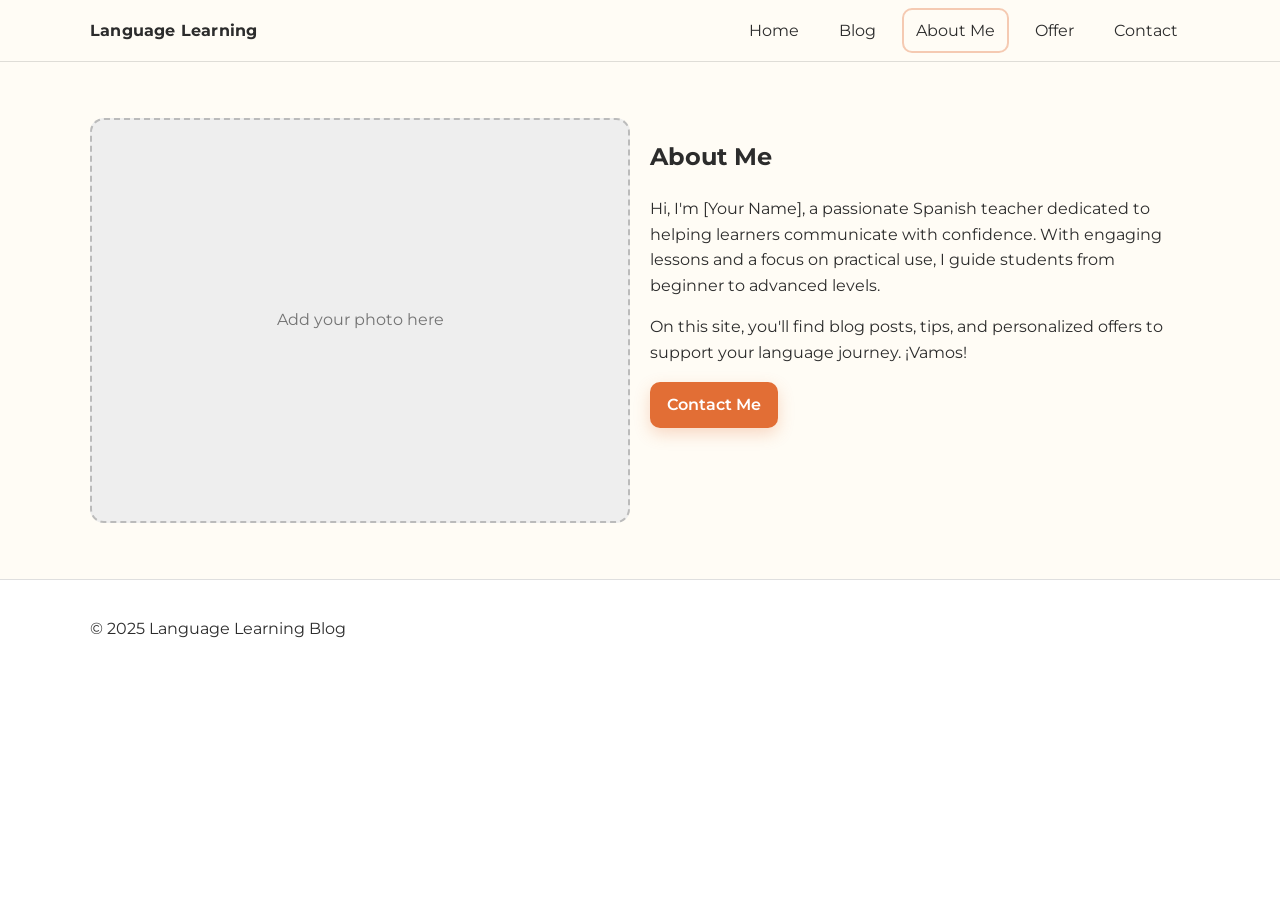
==== about.html @ 8b746e4a "Create responsive language learning website: HTML, CSS, JS; blog via localStorage; responsive nav an" ====
<!DOCTYPE html>
<html lang="en">
  <head>
    <meta charset="UTF-8" />
    <meta name="viewport" content="width=device-width, initial-scale=1.0" />
    <title>Language Learning | About Me</title>
    <link rel="preconnect" href="https://fonts.googleapis.com" />
    <link rel="preconnect" href="https://fonts.gstatic.com" crossorigin />
    <link href="https://fonts.googleapis.com/css2?family=Montserrat:wght@400;600;700&display=swap" rel="stylesheet" />
    <link rel="stylesheet" href="./styles.css" />
    <script defer src="./script.js"></script>
  </head>
  <body>
    <header class="site-header">
      <div class="container nav">
        <a class="logo" href="index.html" aria-label="Language Learning Home">Language Learning</a>
        <button class="nav__toggle" aria-expanded="false" aria-controls="primary-nav">
          <span class="sr-only">Toggle navigation</span>
          <span class="burger" aria-hidden="true"></span>
        </button>
        <nav id="primary-nav" class="nav__menu" aria-label="Primary">
          <a href="index.html">Home</a>
          <a href="blog.html">Blog</a>
          <a href="about.html" class="is-active">About Me</a>
          <a href="offer.html">Offer</a>
          <a href="contact.html">Contact</a>
        </nav>
      </div>
    </header>

    <main>
      <section class="section section--cream">
        <div class="container grid-two">
          <div class="photo-placeholder" role="img" aria-label="Add your photo here">
            <span>Add your photo here</span>
          </div>
          <div>
            <h1>About Me</h1>
            <p>
              Hi, I'm [Your Name], a passionate Spanish teacher dedicated to helping learners communicate with confidence. With engaging lessons and a focus on practical use, I guide students from beginner to advanced levels.
            </p>
            <p>
              On this site, you'll find blog posts, tips, and personalized offers to support your language journey. ¡Vamos!
            </p>
            <a class="btn" href="contact.html">Contact Me</a>
          </div>
        </div>
      </section>
    </main>

    <footer class="site-footer">
      <div class="container">
        <p>© 2025 Language Learning Blog</p>
      </div>
    </footer>
  </body>
  </html>
---- styles.css ----
/* Color scheme */
:root {
  --gray: #2c2c2c;
  --cream: #fffcf5;
  --orange: #e26e35;
  --yellow: #f2ba2b;
  --border: rgba(44, 44, 44, 0.15);
  --shadow: 0 8px 24px rgba(44, 44, 44, 0.12);
}

/* Base reset (minimal) */
* { box-sizing: border-box; }
html, body { height: 100%; }
body {
  margin: 0;
  font-family: 'Montserrat', system-ui, -apple-system, Segoe UI, Roboto, Ubuntu, Cantarell, 'Helvetica Neue', Arial, 'Noto Sans', 'Apple Color Emoji', 'Segoe UI Emoji', 'Segoe UI Symbol';
  line-height: 1.6;
  color: var(--gray);
  background: #fff;
}
img { max-width: 100%; display: block; }
a { color: var(--gray); text-decoration: none; }

.sr-only {
  position: absolute; width: 1px; height: 1px; padding: 0; margin: -1px; overflow: hidden; clip: rect(0, 0, 0, 0); border: 0;
}

/* Layout */
.container { width: min(1100px, 92%); margin-inline: auto; }
.section { padding: 3.5rem 0; }
.section--cream { background: var(--cream); }

/* Header & Nav */
.site-header { background: var(--cream); border-bottom: 1px solid var(--border); position: sticky; top: 0; z-index: 50; }
.nav { display: flex; align-items: center; justify-content: space-between; gap: 1rem; padding: 0.6rem 0; }
.logo { font-weight: 700; letter-spacing: 0.2px; }

.nav__toggle { background: transparent; border: 1px solid var(--border); border-radius: 10px; padding: 0.5rem 0.65rem; display: inline-flex; align-items: center; gap: 0.5rem; cursor: pointer; }
.burger { width: 20px; height: 2px; background: var(--gray); position: relative; display: block; }
.burger::before, .burger::after { content: ""; position: absolute; left: 0; width: 20px; height: 2px; background: var(--gray); }
.burger::before { top: -6px; }
.burger::after { top: 6px; }

.nav__menu { position: fixed; inset: 60px 0 auto 0; background: var(--cream); border-bottom: 1px solid var(--border); display: grid; gap: 0.75rem; padding: 1rem; transform: translateY(-120%); transition: transform .3s ease; }
.nav__menu a { padding: 0.5rem 0.75rem; border-radius: 8px; transition: background-color .2s ease, color .2s ease; }
.nav__menu a:hover { background: color-mix(in srgb, var(--orange) 10%, transparent); }
.nav__menu .is-active { outline: 2px solid color-mix(in srgb, var(--orange) 35%, transparent); }
.nav__menu.is-open { transform: translateY(0); }

@media (min-width: 840px) {
  .nav__toggle { display: none; }
  .nav__menu { position: static; transform: none; border: none; background: transparent; display: flex; gap: 1rem; padding: 0; }
}

/* Hero */
.hero { padding: 4.5rem 0; }
.hero__inner { display: grid; gap: 2rem; align-items: center; }
.hero__content h1 { font-size: clamp(1.8rem, 2.6vw, 3rem); margin: 0 0 0.5rem; }
.hero__content p { margin: 0 0 1.25rem; max-width: 60ch; }
.hero__actions { display: flex; gap: 0.75rem; flex-wrap: wrap; }
.hero__visual { display: none; }
.hero__card { background: #fff; border: 1px solid var(--border); padding: 1rem; border-radius: 14px; box-shadow: var(--shadow); }
.hero__badge { display: inline-block; background: var(--yellow); padding: 0.25rem 0.5rem; border-radius: 999px; font-weight: 600; }
.hero__tip { margin: 0.75rem 0 0; }

@media (min-width: 880px) {
  .hero__inner { grid-template-columns: 1.2fr 0.8fr; }
  .hero__visual { display: block; }
}

/* Grid */
.grid-two { display: grid; gap: 1.25rem; }
@media (min-width: 860px) { .grid-two { grid-template-columns: 1fr 1fr; } }

/* Cards */
.cards { display: grid; grid-template-columns: repeat(auto-fill, minmax(260px, 1fr)); gap: 1rem; }
.card { border: 1px solid var(--border); border-radius: 14px; padding: 1rem; background: #fff; }
.card--elevated { box-shadow: var(--shadow); }
.card__img { aspect-ratio: 16/9; background: color-mix(in srgb, var(--yellow) 20%, #fff); border: 1px dashed color-mix(in srgb, var(--gray) 40%, transparent); border-radius: 10px; display: grid; place-items: center; color: color-mix(in srgb, var(--gray) 70%, #fff); font-size: 0.9rem; margin-bottom: 0.75rem; overflow: hidden; }
.card__img img { width: 100%; height: 100%; object-fit: cover; display: block; }
.card__title { margin: 0.25rem 0 0.25rem; font-weight: 700; }
.card__excerpt { margin: 0.25rem 0 0.75rem; }
.card__actions { display: flex; gap: 0.5rem; align-items: center; }

/* Lists */
.list { padding: 0; margin: 0 0 1rem; list-style: none; }
.list--checks li { position: relative; padding-left: 1.5rem; margin: 0.3rem 0; }
.list--checks li::before { content: '✓'; position: absolute; left: 0; top: 0; color: var(--orange); font-weight: 700; }

/* Buttons */
.btn { display: inline-flex; align-items: center; justify-content: center; gap: 0.5rem; padding: 0.6rem 1rem; border-radius: 10px; border: 1px solid color-mix(in srgb, var(--orange) 35%, transparent); background: var(--orange); color: #fff; font-weight: 600; cursor: pointer; transition: transform .06s ease, box-shadow .2s ease, background-color .2s ease, color .2s ease; box-shadow: 0 6px 16px rgba(226, 110, 53, 0.25); }
.btn:hover { transform: translateY(-1px); box-shadow: 0 10px 20px rgba(226, 110, 53, 0.28); }
.btn:active { transform: translateY(0); }
.btn--secondary { background: var(--yellow); color: var(--gray); border-color: color-mix(in srgb, var(--yellow) 35%, transparent); box-shadow: 0 6px 16px rgba(242, 186, 43, 0.25); }
.btn--link { background: transparent; color: var(--orange); border-color: transparent; box-shadow: none; padding-left: 0; }
.btn--link:hover { color: color-mix(in srgb, var(--orange) 80%, black); }

/* Forms */
.form { display: grid; gap: 0.9rem; }
.form--wide { max-width: 760px; }
.form__grid { display: grid; gap: 0.9rem; }
@media (min-width: 700px) { .form__grid { grid-template-columns: 1fr 1fr; } }
.form__field { display: grid; gap: 0.35rem; }
.form__field input, .form__field textarea { border: 1px solid var(--border); border-radius: 10px; padding: 0.6rem 0.75rem; font: inherit; color: var(--gray); background: #fff; }
.form__field input:focus, .form__field textarea:focus { outline: 2px solid color-mix(in srgb, var(--yellow) 40%, transparent); }
.form__actions { display: flex; gap: 0.6rem; flex-wrap: wrap; }

/* Photo placeholder */
.photo-placeholder { aspect-ratio: 4/3; background: #eee; color: #666; border: 2px dashed #bbb; border-radius: 14px; display: grid; place-items: center; }
.photo-placeholder span { opacity: 0.9; }

/* Modal */
.modal { position: fixed; inset: 0; display: none; }
.modal.is-open { display: block; }
.modal__backdrop { position: absolute; inset: 0; background: rgba(0,0,0,0.28); }
.modal__content { position: relative; background: #fff; width: min(720px, 92%); margin: 8vh auto; border-radius: 14px; padding: 1rem; box-shadow: var(--shadow); border: 1px solid var(--border); }
.modal__close { position: absolute; right: 0.5rem; top: 0.5rem; background: transparent; border: none; font-size: 1.5rem; line-height: 1; cursor: pointer; color: var(--gray); }

/* Footer */
.site-footer { border-top: 1px solid var(--border); padding: 1.25rem 0; background: #fff; }

/* Subtle animations */
.card { transition: transform .12s ease, box-shadow .2s ease; }
.card:hover { transform: translateY(-2px); box-shadow: var(--shadow); }

/* Utilities */
.flex-between { display: flex; align-items: center; justify-content: space-between; gap: 1rem; }
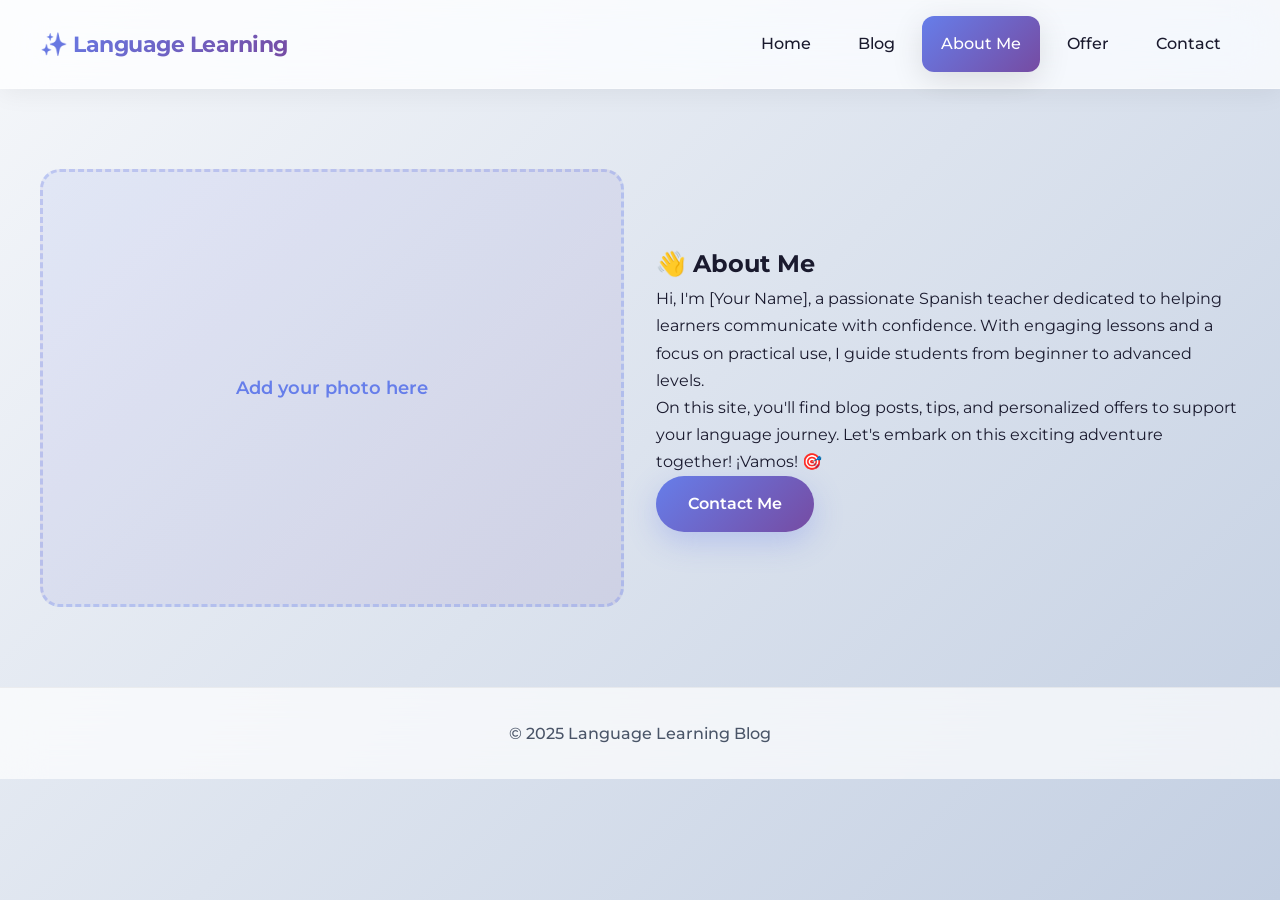
==== commit 1e10a3ac: "feat: Ultra-modern redesign with glassmorphism, gradients, and smooth animations - Implemented moder" ====
--- a/about.html
+++ b/about.html
@@ -6,14 +6,14 @@
     <title>Language Learning | About Me</title>
     <link rel="preconnect" href="https://fonts.googleapis.com" />
     <link rel="preconnect" href="https://fonts.gstatic.com" crossorigin />
-    <link href="https://fonts.googleapis.com/css2?family=Montserrat:wght@400;600;700&display=swap" rel="stylesheet" />
+    <link href="https://fonts.googleapis.com/css2?family=Montserrat:wght@400;500;600;700;800&display=swap" rel="stylesheet" />
     <link rel="stylesheet" href="./styles.css" />
     <script defer src="./script.js"></script>
   </head>
   <body>
     <header class="site-header">
       <div class="container nav">
-        <a class="logo" href="index.html" aria-label="Language Learning Home">Language Learning</a>
+        <a class="logo" href="index.html" aria-label="Language Learning Home">✨ Language Learning</a>
         <button class="nav__toggle" aria-expanded="false" aria-controls="primary-nav">
           <span class="sr-only">Toggle navigation</span>
           <span class="burger" aria-hidden="true"></span>
@@ -35,14 +35,14 @@
             <span>Add your photo here</span>
           </div>
           <div>
-            <h1>About Me</h1>
+            <h1>👋 About Me</h1>
             <p>
               Hi, I'm [Your Name], a passionate Spanish teacher dedicated to helping learners communicate with confidence. With engaging lessons and a focus on practical use, I guide students from beginner to advanced levels.
             </p>
             <p>
-              On this site, you'll find blog posts, tips, and personalized offers to support your language journey. ¡Vamos!
+              On this site, you'll find blog posts, tips, and personalized offers to support your language journey. Let's embark on this exciting adventure together! ¡Vamos! 🎯
             </p>
-            <a class="btn" href="contact.html">Contact Me</a>
+            <a class="btn" href="contact.html"><span>Contact Me</span></a>
           </div>
         </div>
       </section>
--- a/styles.css
+++ b/styles.css
@@ -1,128 +1,825 @@
-/* Color scheme */
+/* Modern Color Palette with Gradients */
 :root {
-  --gray: #2c2c2c;
-  --cream: #fffcf5;
-  --orange: #e26e35;
-  --yellow: #f2ba2b;
-  --border: rgba(44, 44, 44, 0.15);
-  --shadow: 0 8px 24px rgba(44, 44, 44, 0.12);
-}
-
-/* Base reset (minimal) */
-* { box-sizing: border-box; }
-html, body { height: 100%; }
+  --primary-gradient: linear-gradient(135deg, #667eea 0%, #764ba2 100%);
+  --secondary-gradient: linear-gradient(135deg, #f093fb 0%, #f5576c 100%);
+  --accent-gradient: linear-gradient(135deg, #4facfe 0%, #00f2fe 100%);
+  --warm-gradient: linear-gradient(135deg, #fa709a 0%, #fee140 100%);
+  --dark: #1a1a2e;
+  --dark-light: #16213e;
+  --light: #f8f9fa;
+  --cream: #fffef9;
+  --glass-bg: rgba(255, 255, 255, 0.1);
+  --glass-border: rgba(255, 255, 255, 0.18);
+  --shadow-sm: 0 2px 8px rgba(0, 0, 0, 0.08);
+  --shadow-md: 0 8px 32px rgba(0, 0, 0, 0.12);
+  --shadow-lg: 0 20px 60px rgba(0, 0, 0, 0.15);
+  --shadow-xl: 0 30px 90px rgba(0, 0, 0, 0.2);
+  --glow: 0 0 30px rgba(102, 126, 234, 0.4);
+}
+
+/* Base Reset & Modern Defaults */
+* {
+  box-sizing: border-box;
+  margin: 0;
+  padding: 0;
+}
+
+html {
+  scroll-behavior: smooth;
+  font-size: 16px;
+}
+
 body {
-  margin: 0;
-  font-family: 'Montserrat', system-ui, -apple-system, Segoe UI, Roboto, Ubuntu, Cantarell, 'Helvetica Neue', Arial, 'Noto Sans', 'Apple Color Emoji', 'Segoe UI Emoji', 'Segoe UI Symbol';
+  font-family: 'Montserrat', -apple-system, BlinkMacSystemFont, 'Segoe UI', Roboto, Oxygen, Ubuntu, Cantarell, sans-serif;
+  line-height: 1.7;
+  color: var(--dark);
+  background: linear-gradient(135deg, #f5f7fa 0%, #c3cfe2 100%);
+  background-attachment: fixed;
+  overflow-x: hidden;
+}
+
+img {
+  max-width: 100%;
+  display: block;
+}
+
+a {
+  color: inherit;
+  text-decoration: none;
+}
+
+.sr-only {
+  position: absolute;
+  width: 1px;
+  height: 1px;
+  padding: 0;
+  margin: -1px;
+  overflow: hidden;
+  clip: rect(0, 0, 0, 0);
+  border: 0;
+}
+
+/* Layout */
+.container {
+  width: min(1200px, 94%);
+  margin-inline: auto;
+}
+
+.section {
+  padding: 5rem 0;
+  position: relative;
+}
+
+.section--cream {
+  background: transparent;
+}
+
+/* Glassmorphism Header with Blur */
+.site-header {
+  background: rgba(255, 255, 255, 0.75);
+  backdrop-filter: blur(20px) saturate(180%);
+  -webkit-backdrop-filter: blur(20px) saturate(180%);
+  border-bottom: 1px solid rgba(255, 255, 255, 0.3);
+  box-shadow: 0 4px 24px rgba(0, 0, 0, 0.06);
+  position: sticky;
+  top: 0;
+  z-index: 1000;
+  transition: all 0.3s cubic-bezier(0.4, 0, 0.2, 1);
+}
+
+.site-header:hover {
+  box-shadow: 0 8px 32px rgba(0, 0, 0, 0.08);
+}
+
+.nav {
+  display: flex;
+  align-items: center;
+  justify-content: space-between;
+  gap: 1rem;
+  padding: 1rem 0;
+}
+
+.logo {
+  font-weight: 700;
+  font-size: 1.4rem;
+  background: var(--primary-gradient);
+  -webkit-background-clip: text;
+  -webkit-text-fill-color: transparent;
+  background-clip: text;
+  letter-spacing: -0.5px;
+  transition: transform 0.3s ease;
+}
+
+.logo:hover {
+  transform: scale(1.05);
+}
+
+.nav__toggle {
+  background: white;
+  border: 2px solid rgba(102, 126, 234, 0.2);
+  border-radius: 12px;
+  padding: 0.6rem 0.75rem;
+  display: inline-flex;
+  align-items: center;
+  gap: 0.5rem;
+  cursor: pointer;
+  transition: all 0.3s ease;
+  box-shadow: var(--shadow-sm);
+}
+
+.nav__toggle:hover {
+  border-color: rgba(102, 126, 234, 0.5);
+  box-shadow: var(--shadow-md);
+  transform: translateY(-2px);
+}
+
+.burger {
+  width: 22px;
+  height: 2px;
+  background: linear-gradient(90deg, #667eea, #764ba2);
+  position: relative;
+  display: block;
+  border-radius: 2px;
+  transition: all 0.3s ease;
+}
+
+.burger::before,
+.burger::after {
+  content: "";
+  position: absolute;
+  left: 0;
+  width: 22px;
+  height: 2px;
+  background: linear-gradient(90deg, #667eea, #764ba2);
+  border-radius: 2px;
+  transition: all 0.3s ease;
+}
+
+.burger::before {
+  top: -7px;
+}
+
+.burger::after {
+  top: 7px;
+}
+
+.nav__menu {
+  position: fixed;
+  inset: 80px 0 auto 0;
+  background: rgba(255, 255, 255, 0.95);
+  backdrop-filter: blur(20px);
+  -webkit-backdrop-filter: blur(20px);
+  border-bottom: 1px solid rgba(0, 0, 0, 0.05);
+  box-shadow: var(--shadow-lg);
+  display: grid;
+  gap: 0.5rem;
+  padding: 1.5rem;
+  transform: translateY(-120%);
+  transition: transform 0.4s cubic-bezier(0.4, 0, 0.2, 1);
+}
+
+.nav__menu a {
+  padding: 0.9rem 1.2rem;
+  border-radius: 12px;
+  transition: all 0.3s ease;
+  font-weight: 500;
+  position: relative;
+  overflow: hidden;
+}
+
+.nav__menu a::before {
+  content: '';
+  position: absolute;
+  inset: 0;
+  background: var(--primary-gradient);
+  opacity: 0;
+  transition: opacity 0.3s ease;
+  z-index: -1;
+}
+
+.nav__menu a:hover {
+  transform: translateX(8px);
+  color: white;
+}
+
+.nav__menu a:hover::before {
+  opacity: 1;
+}
+
+.nav__menu .is-active {
+  background: var(--primary-gradient);
+  color: white;
+  box-shadow: var(--shadow-md);
+}
+
+.nav__menu.is-open {
+  transform: translateY(0);
+}
+
+@media (min-width: 840px) {
+  .nav__toggle {
+    display: none;
+  }
+  .nav__menu {
+    position: static;
+    transform: none;
+    border: none;
+    background: transparent;
+    backdrop-filter: none;
+    display: flex;
+    gap: 0.5rem;
+    padding: 0;
+    box-shadow: none;
+  }
+  .nav__menu a:hover {
+    transform: translateY(-2px);
+  }
+}
+
+/* Modern Hero Section with Gradient */
+.hero {
+  padding: 6rem 0;
+  position: relative;
+  overflow: hidden;
+}
+
+.hero::before {
+  content: '';
+  position: absolute;
+  top: -50%;
+  right: -30%;
+  width: 800px;
+  height: 800px;
+  background: radial-gradient(circle, rgba(102, 126, 234, 0.15) 0%, transparent 70%);
+  border-radius: 50%;
+  animation: float 20s ease-in-out infinite;
+}
+
+@keyframes float {
+  0%, 100% { transform: translate(0, 0) rotate(0deg); }
+  33% { transform: translate(30px, -30px) rotate(120deg); }
+  66% { transform: translate(-20px, 20px) rotate(240deg); }
+}
+
+.hero__inner {
+  display: grid;
+  gap: 3rem;
+  align-items: center;
+  position: relative;
+  z-index: 1;
+}
+
+.hero__content h1 {
+  font-size: clamp(2.5rem, 5vw, 4rem);
+  margin: 0 0 1rem;
+  font-weight: 800;
+  line-height: 1.1;
+  background: var(--primary-gradient);
+  -webkit-background-clip: text;
+  -webkit-text-fill-color: transparent;
+  background-clip: text;
+  letter-spacing: -1px;
+  animation: slideUp 0.8s ease-out;
+}
+
+@keyframes slideUp {
+  from {
+    opacity: 0;
+    transform: translateY(30px);
+  }
+  to {
+    opacity: 1;
+    transform: translateY(0);
+  }
+}
+
+.hero__content p {
+  margin: 0 0 2rem;
+  max-width: 60ch;
+  font-size: 1.15rem;
+  color: #4a5568;
+  line-height: 1.8;
+  animation: slideUp 0.8s ease-out 0.2s backwards;
+}
+
+.hero__actions {
+  display: flex;
+  gap: 1rem;
+  flex-wrap: wrap;
+  animation: slideUp 0.8s ease-out 0.4s backwards;
+}
+
+.hero__visual {
+  display: none;
+  animation: slideUp 0.8s ease-out 0.3s backwards;
+}
+
+.hero__card {
+  background: rgba(255, 255, 255, 0.8);
+  backdrop-filter: blur(20px);
+  -webkit-backdrop-filter: blur(20px);
+  border: 1px solid rgba(255, 255, 255, 0.5);
+  padding: 2rem;
+  border-radius: 24px;
+  box-shadow: var(--shadow-xl);
+  position: relative;
+  overflow: hidden;
+  transition: transform 0.3s ease, box-shadow 0.3s ease;
+}
+
+.hero__card::before {
+  content: '';
+  position: absolute;
+  top: 0;
+  left: 0;
+  right: 0;
+  height: 4px;
+  background: var(--accent-gradient);
+}
+
+.hero__card:hover {
+  transform: translateY(-10px) scale(1.02);
+  box-shadow: var(--shadow-xl), var(--glow);
+}
+
+.hero__badge {
+  display: inline-block;
+  background: var(--warm-gradient);
+  color: white;
+  padding: 0.5rem 1.2rem;
+  border-radius: 50px;
+  font-weight: 700;
+  font-size: 1.5rem;
+  box-shadow: var(--shadow-md);
+  animation: pulse 2s ease-in-out infinite;
+}
+
+@keyframes pulse {
+  0%, 100% { transform: scale(1); }
+  50% { transform: scale(1.05); }
+}
+
+.hero__tip {
+  margin: 1.5rem 0 0;
+  font-size: 1rem;
+  color: #4a5568;
+  font-weight: 500;
+}
+
+@media (min-width: 880px) {
+  .hero__inner {
+    grid-template-columns: 1.2fr 0.8fr;
+  }
+  .hero__visual {
+    display: block;
+  }
+}
+
+/* Grid Layout */
+.grid-two {
+  display: grid;
+  gap: 2rem;
+  align-items: center;
+}
+
+@media (min-width: 860px) {
+  .grid-two {
+    grid-template-columns: 1fr 1fr;
+  }
+}
+
+/* Modern Cards with Glassmorphism */
+.cards {
+  display: grid;
+  grid-template-columns: repeat(auto-fill, minmax(300px, 1fr));
+  gap: 1.5rem;
+}
+
+.card {
+  background: rgba(255, 255, 255, 0.85);
+  backdrop-filter: blur(20px);
+  -webkit-backdrop-filter: blur(20px);
+  border: 1px solid rgba(255, 255, 255, 0.5);
+  border-radius: 20px;
+  padding: 1.5rem;
+  box-shadow: var(--shadow-md);
+  transition: all 0.4s cubic-bezier(0.4, 0, 0.2, 1);
+  position: relative;
+  overflow: hidden;
+}
+
+.card::before {
+  content: '';
+  position: absolute;
+  top: 0;
+  left: 0;
+  right: 0;
+  height: 3px;
+  background: var(--primary-gradient);
+  transform: scaleX(0);
+  transform-origin: left;
+  transition: transform 0.4s ease;
+}
+
+.card:hover::before {
+  transform: scaleX(1);
+}
+
+.card--elevated {
+  box-shadow: var(--shadow-lg);
+}
+
+.card:hover {
+  transform: translateY(-8px) scale(1.02);
+  box-shadow: var(--shadow-xl);
+}
+
+.card__img {
+  aspect-ratio: 16/9;
+  background: linear-gradient(135deg, rgba(102, 126, 234, 0.1) 0%, rgba(118, 75, 162, 0.1) 100%);
+  border: 2px dashed rgba(102, 126, 234, 0.3);
+  border-radius: 16px;
+  display: grid;
+  place-items: center;
+  color: #667eea;
+  font-size: 0.95rem;
+  font-weight: 600;
+  margin-bottom: 1rem;
+  overflow: hidden;
+  transition: all 0.3s ease;
+}
+
+.card__img:hover {
+  border-color: rgba(102, 126, 234, 0.6);
+  background: linear-gradient(135deg, rgba(102, 126, 234, 0.15) 0%, rgba(118, 75, 162, 0.15) 100%);
+}
+
+.card__img img {
+  width: 100%;
+  height: 100%;
+  object-fit: cover;
+  transition: transform 0.4s ease;
+}
+
+.card:hover .card__img img {
+  transform: scale(1.1);
+}
+
+.card__title {
+  margin: 0.5rem 0 0.75rem;
+  font-weight: 700;
+  font-size: 1.3rem;
+  color: var(--dark);
+}
+
+.card__excerpt {
+  margin: 0.5rem 0 1rem;
+  color: #4a5568;
   line-height: 1.6;
-  color: var(--gray);
-  background: #fff;
-}
-img { max-width: 100%; display: block; }
-a { color: var(--gray); text-decoration: none; }
-
-.sr-only {
-  position: absolute; width: 1px; height: 1px; padding: 0; margin: -1px; overflow: hidden; clip: rect(0, 0, 0, 0); border: 0;
-}
-
-/* Layout */
-.container { width: min(1100px, 92%); margin-inline: auto; }
-.section { padding: 3.5rem 0; }
-.section--cream { background: var(--cream); }
-
-/* Header & Nav */
-.site-header { background: var(--cream); border-bottom: 1px solid var(--border); position: sticky; top: 0; z-index: 50; }
-.nav { display: flex; align-items: center; justify-content: space-between; gap: 1rem; padding: 0.6rem 0; }
-.logo { font-weight: 700; letter-spacing: 0.2px; }
-
-.nav__toggle { background: transparent; border: 1px solid var(--border); border-radius: 10px; padding: 0.5rem 0.65rem; display: inline-flex; align-items: center; gap: 0.5rem; cursor: pointer; }
-.burger { width: 20px; height: 2px; background: var(--gray); position: relative; display: block; }
-.burger::before, .burger::after { content: ""; position: absolute; left: 0; width: 20px; height: 2px; background: var(--gray); }
-.burger::before { top: -6px; }
-.burger::after { top: 6px; }
-
-.nav__menu { position: fixed; inset: 60px 0 auto 0; background: var(--cream); border-bottom: 1px solid var(--border); display: grid; gap: 0.75rem; padding: 1rem; transform: translateY(-120%); transition: transform .3s ease; }
-.nav__menu a { padding: 0.5rem 0.75rem; border-radius: 8px; transition: background-color .2s ease, color .2s ease; }
-.nav__menu a:hover { background: color-mix(in srgb, var(--orange) 10%, transparent); }
-.nav__menu .is-active { outline: 2px solid color-mix(in srgb, var(--orange) 35%, transparent); }
-.nav__menu.is-open { transform: translateY(0); }
-
-@media (min-width: 840px) {
-  .nav__toggle { display: none; }
-  .nav__menu { position: static; transform: none; border: none; background: transparent; display: flex; gap: 1rem; padding: 0; }
-}
-
-/* Hero */
-.hero { padding: 4.5rem 0; }
-.hero__inner { display: grid; gap: 2rem; align-items: center; }
-.hero__content h1 { font-size: clamp(1.8rem, 2.6vw, 3rem); margin: 0 0 0.5rem; }
-.hero__content p { margin: 0 0 1.25rem; max-width: 60ch; }
-.hero__actions { display: flex; gap: 0.75rem; flex-wrap: wrap; }
-.hero__visual { display: none; }
-.hero__card { background: #fff; border: 1px solid var(--border); padding: 1rem; border-radius: 14px; box-shadow: var(--shadow); }
-.hero__badge { display: inline-block; background: var(--yellow); padding: 0.25rem 0.5rem; border-radius: 999px; font-weight: 600; }
-.hero__tip { margin: 0.75rem 0 0; }
-
-@media (min-width: 880px) {
-  .hero__inner { grid-template-columns: 1.2fr 0.8fr; }
-  .hero__visual { display: block; }
-}
-
-/* Grid */
-.grid-two { display: grid; gap: 1.25rem; }
-@media (min-width: 860px) { .grid-two { grid-template-columns: 1fr 1fr; } }
-
-/* Cards */
-.cards { display: grid; grid-template-columns: repeat(auto-fill, minmax(260px, 1fr)); gap: 1rem; }
-.card { border: 1px solid var(--border); border-radius: 14px; padding: 1rem; background: #fff; }
-.card--elevated { box-shadow: var(--shadow); }
-.card__img { aspect-ratio: 16/9; background: color-mix(in srgb, var(--yellow) 20%, #fff); border: 1px dashed color-mix(in srgb, var(--gray) 40%, transparent); border-radius: 10px; display: grid; place-items: center; color: color-mix(in srgb, var(--gray) 70%, #fff); font-size: 0.9rem; margin-bottom: 0.75rem; overflow: hidden; }
-.card__img img { width: 100%; height: 100%; object-fit: cover; display: block; }
-.card__title { margin: 0.25rem 0 0.25rem; font-weight: 700; }
-.card__excerpt { margin: 0.25rem 0 0.75rem; }
-.card__actions { display: flex; gap: 0.5rem; align-items: center; }
-
-/* Lists */
-.list { padding: 0; margin: 0 0 1rem; list-style: none; }
-.list--checks li { position: relative; padding-left: 1.5rem; margin: 0.3rem 0; }
-.list--checks li::before { content: '✓'; position: absolute; left: 0; top: 0; color: var(--orange); font-weight: 700; }
-
-/* Buttons */
-.btn { display: inline-flex; align-items: center; justify-content: center; gap: 0.5rem; padding: 0.6rem 1rem; border-radius: 10px; border: 1px solid color-mix(in srgb, var(--orange) 35%, transparent); background: var(--orange); color: #fff; font-weight: 600; cursor: pointer; transition: transform .06s ease, box-shadow .2s ease, background-color .2s ease, color .2s ease; box-shadow: 0 6px 16px rgba(226, 110, 53, 0.25); }
-.btn:hover { transform: translateY(-1px); box-shadow: 0 10px 20px rgba(226, 110, 53, 0.28); }
-.btn:active { transform: translateY(0); }
-.btn--secondary { background: var(--yellow); color: var(--gray); border-color: color-mix(in srgb, var(--yellow) 35%, transparent); box-shadow: 0 6px 16px rgba(242, 186, 43, 0.25); }
-.btn--link { background: transparent; color: var(--orange); border-color: transparent; box-shadow: none; padding-left: 0; }
-.btn--link:hover { color: color-mix(in srgb, var(--orange) 80%, black); }
-
-/* Forms */
-.form { display: grid; gap: 0.9rem; }
-.form--wide { max-width: 760px; }
-.form__grid { display: grid; gap: 0.9rem; }
-@media (min-width: 700px) { .form__grid { grid-template-columns: 1fr 1fr; } }
-.form__field { display: grid; gap: 0.35rem; }
-.form__field input, .form__field textarea { border: 1px solid var(--border); border-radius: 10px; padding: 0.6rem 0.75rem; font: inherit; color: var(--gray); background: #fff; }
-.form__field input:focus, .form__field textarea:focus { outline: 2px solid color-mix(in srgb, var(--yellow) 40%, transparent); }
-.form__actions { display: flex; gap: 0.6rem; flex-wrap: wrap; }
-
-/* Photo placeholder */
-.photo-placeholder { aspect-ratio: 4/3; background: #eee; color: #666; border: 2px dashed #bbb; border-radius: 14px; display: grid; place-items: center; }
-.photo-placeholder span { opacity: 0.9; }
-
-/* Modal */
-.modal { position: fixed; inset: 0; display: none; }
-.modal.is-open { display: block; }
-.modal__backdrop { position: absolute; inset: 0; background: rgba(0,0,0,0.28); }
-.modal__content { position: relative; background: #fff; width: min(720px, 92%); margin: 8vh auto; border-radius: 14px; padding: 1rem; box-shadow: var(--shadow); border: 1px solid var(--border); }
-.modal__close { position: absolute; right: 0.5rem; top: 0.5rem; background: transparent; border: none; font-size: 1.5rem; line-height: 1; cursor: pointer; color: var(--gray); }
+}
+
+.card__actions {
+  display: flex;
+  gap: 0.75rem;
+  align-items: center;
+  flex-wrap: wrap;
+}
+
+/* Stylish Lists */
+.list {
+  padding: 0;
+  margin: 0 0 1.5rem;
+  list-style: none;
+}
+
+.list--checks li {
+  position: relative;
+  padding-left: 2rem;
+  margin: 1rem 0;
+  color: #4a5568;
+  font-weight: 500;
+  transition: transform 0.3s ease;
+}
+
+.list--checks li:hover {
+  transform: translateX(5px);
+}
+
+.list--checks li::before {
+  content: '✓';
+  position: absolute;
+  left: 0;
+  top: 0;
+  width: 24px;
+  height: 24px;
+  background: var(--primary-gradient);
+  color: white;
+  border-radius: 50%;
+  display: flex;
+  align-items: center;
+  justify-content: center;
+  font-weight: 700;
+  font-size: 0.85rem;
+  box-shadow: var(--shadow-sm);
+}
+
+/* Modern Gradient Buttons */
+.btn {
+  display: inline-flex;
+  align-items: center;
+  justify-content: center;
+  gap: 0.5rem;
+  padding: 0.9rem 2rem;
+  border-radius: 50px;
+  border: none;
+  background: var(--primary-gradient);
+  color: white;
+  font-weight: 600;
+  font-size: 1rem;
+  cursor: pointer;
+  transition: all 0.3s cubic-bezier(0.4, 0, 0.2, 1);
+  box-shadow: 0 10px 30px rgba(102, 126, 234, 0.3);
+  position: relative;
+  overflow: hidden;
+}
+
+.btn::before {
+  content: '';
+  position: absolute;
+  inset: 0;
+  background: linear-gradient(135deg, #764ba2 0%, #667eea 100%);
+  opacity: 0;
+  transition: opacity 0.3s ease;
+}
+
+.btn:hover {
+  transform: translateY(-3px) scale(1.05);
+  box-shadow: 0 15px 40px rgba(102, 126, 234, 0.4), var(--glow);
+}
+
+.btn:hover::before {
+  opacity: 1;
+}
+
+.btn:active {
+  transform: translateY(-1px) scale(1.02);
+}
+
+.btn span {
+  position: relative;
+  z-index: 1;
+}
+
+.btn--secondary {
+  background: var(--warm-gradient);
+  box-shadow: 0 10px 30px rgba(250, 112, 154, 0.3);
+}
+
+.btn--secondary::before {
+  background: linear-gradient(135deg, #fee140 0%, #fa709a 100%);
+}
+
+.btn--secondary:hover {
+  box-shadow: 0 15px 40px rgba(250, 112, 154, 0.4);
+}
+
+.btn--link {
+  background: transparent;
+  color: #667eea;
+  border: none;
+  box-shadow: none;
+  padding-left: 0;
+  font-weight: 600;
+  text-decoration: underline;
+  text-decoration-color: transparent;
+  transition: all 0.3s ease;
+}
+
+.btn--link:hover {
+  color: #764ba2;
+  text-decoration-color: #764ba2;
+  transform: translateX(5px);
+  box-shadow: none;
+}
+
+.btn--link::before {
+  display: none;
+}
+
+/* Modern Forms */
+.form {
+  display: grid;
+  gap: 1.25rem;
+}
+
+.form--wide {
+  max-width: 800px;
+}
+
+.form__grid {
+  display: grid;
+  gap: 1.25rem;
+}
+
+@media (min-width: 700px) {
+  .form__grid {
+    grid-template-columns: 1fr 1fr;
+  }
+}
+
+.form__field {
+  display: grid;
+  gap: 0.5rem;
+}
+
+.form__field label {
+  font-weight: 600;
+  color: var(--dark);
+  font-size: 0.95rem;
+}
+
+.form__field input,
+.form__field textarea {
+  border: 2px solid rgba(102, 126, 234, 0.2);
+  border-radius: 12px;
+  padding: 0.9rem 1.2rem;
+  font: inherit;
+  color: var(--dark);
+  background: rgba(255, 255, 255, 0.9);
+  transition: all 0.3s ease;
+  box-shadow: var(--shadow-sm);
+}
+
+.form__field input:focus,
+.form__field textarea:focus {
+  outline: none;
+  border-color: #667eea;
+  box-shadow: 0 0 0 4px rgba(102, 126, 234, 0.1), var(--shadow-md);
+  transform: translateY(-2px);
+}
+
+.form__actions {
+  display: flex;
+  gap: 1rem;
+  flex-wrap: wrap;
+}
+
+/* Photo Placeholder */
+.photo-placeholder {
+  aspect-ratio: 4/3;
+  background: linear-gradient(135deg, rgba(102, 126, 234, 0.1) 0%, rgba(118, 75, 162, 0.1) 100%);
+  color: #667eea;
+  border: 3px dashed rgba(102, 126, 234, 0.3);
+  border-radius: 20px;
+  display: grid;
+  place-items: center;
+  font-weight: 600;
+  font-size: 1.1rem;
+  transition: all 0.3s ease;
+}
+
+.photo-placeholder:hover {
+  border-color: rgba(102, 126, 234, 0.6);
+  background: linear-gradient(135deg, rgba(102, 126, 234, 0.15) 0%, rgba(118, 75, 162, 0.15) 100%);
+  transform: scale(1.02);
+}
+
+/* Modern Modal */
+.modal {
+  position: fixed;
+  inset: 0;
+  display: none;
+  z-index: 2000;
+}
+
+.modal.is-open {
+  display: block;
+  animation: fadeIn 0.3s ease;
+}
+
+@keyframes fadeIn {
+  from { opacity: 0; }
+  to { opacity: 1; }
+}
+
+.modal__backdrop {
+  position: absolute;
+  inset: 0;
+  background: rgba(26, 26, 46, 0.7);
+  backdrop-filter: blur(8px);
+  -webkit-backdrop-filter: blur(8px);
+}
+
+.modal__content {
+  position: relative;
+  background: rgba(255, 255, 255, 0.95);
+  backdrop-filter: blur(20px);
+  -webkit-backdrop-filter: blur(20px);
+  width: min(800px, 94%);
+  margin: 8vh auto;
+  border-radius: 24px;
+  padding: 2.5rem;
+  box-shadow: var(--shadow-xl);
+  border: 1px solid rgba(255, 255, 255, 0.5);
+  animation: slideUpModal 0.4s cubic-bezier(0.4, 0, 0.2, 1);
+}
+
+@keyframes slideUpModal {
+  from {
+    opacity: 0;
+    transform: translateY(50px) scale(0.95);
+  }
+  to {
+    opacity: 1;
+    transform: translateY(0) scale(1);
+  }
+}
+
+.modal__close {
+  position: absolute;
+  right: 1rem;
+  top: 1rem;
+  background: rgba(102, 126, 234, 0.1);
+  border: none;
+  width: 40px;
+  height: 40px;
+  border-radius: 50%;
+  font-size: 1.5rem;
+  line-height: 1;
+  cursor: pointer;
+  color: #667eea;
+  transition: all 0.3s ease;
+  display: flex;
+  align-items: center;
+  justify-content: center;
+}
+
+.modal__close:hover {
+  background: var(--primary-gradient);
+  color: white;
+  transform: rotate(90deg) scale(1.1);
+}
+
+.modal__content h2 {
+  margin-bottom: 1.5rem;
+  font-size: 2rem;
+  background: var(--primary-gradient);
+  -webkit-background-clip: text;
+  -webkit-text-fill-color: transparent;
+  background-clip: text;
+}
 
 /* Footer */
-.site-footer { border-top: 1px solid var(--border); padding: 1.25rem 0; background: #fff; }
-
-/* Subtle animations */
-.card { transition: transform .12s ease, box-shadow .2s ease; }
-.card:hover { transform: translateY(-2px); box-shadow: var(--shadow); }
-
-/* Utilities */
-.flex-between { display: flex; align-items: center; justify-content: space-between; gap: 1rem; }
-
+.site-footer {
+  background: rgba(255, 255, 255, 0.7);
+  backdrop-filter: blur(20px);
+  -webkit-backdrop-filter: blur(20px);
+  border-top: 1px solid rgba(0, 0, 0, 0.05);
+  padding: 2rem 0;
+  text-align: center;
+  color: #4a5568;
+  font-weight: 500;
+}
+
+/* Utility Classes */
+.flex-between {
+  display: flex;
+  align-items: center;
+  justify-content: space-between;
+  gap: 1rem;
+  flex-wrap: wrap;
+}
+
+/* Smooth Scrollbar */
+::-webkit-scrollbar {
+  width: 12px;
+}
+
+::-webkit-scrollbar-track {
+  background: #f1f1f1;
+}
+
+::-webkit-scrollbar-thumb {
+  background: var(--primary-gradient);
+  border-radius: 6px;
+}
+
+::-webkit-scrollbar-thumb:hover {
+  background: linear-gradient(135deg, #764ba2 0%, #667eea 100%);
+}
+
+/* Loading Animation */
+@keyframes shimmer {
+  0% {
+    background-position: -1000px 0;
+  }
+  100% {
+    background-position: 1000px 0;
+  }
+}
+
+.loading {
+  animation: shimmer 2s infinite linear;
+  background: linear-gradient(to right, #f0f0f0 4%, #e0e0e0 25%, #f0f0f0 36%);
+  background-size: 1000px 100%;
+}
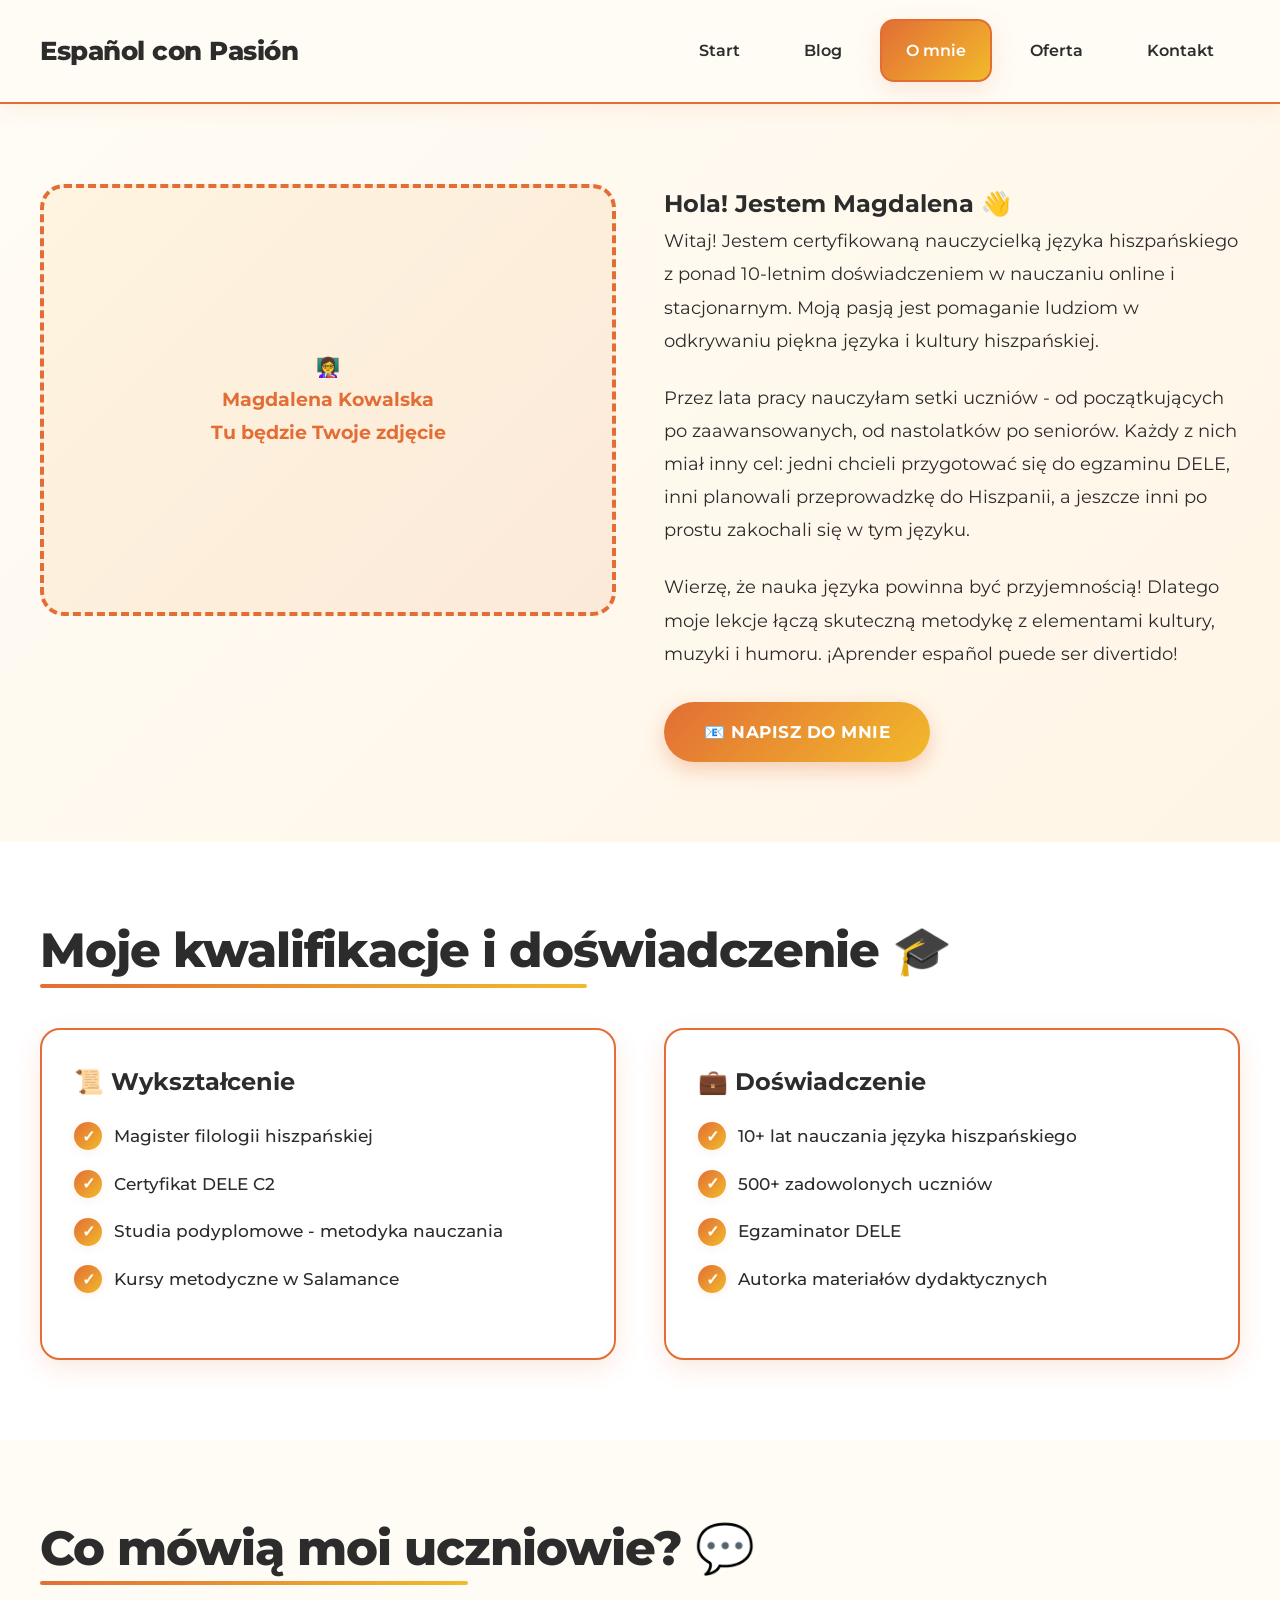
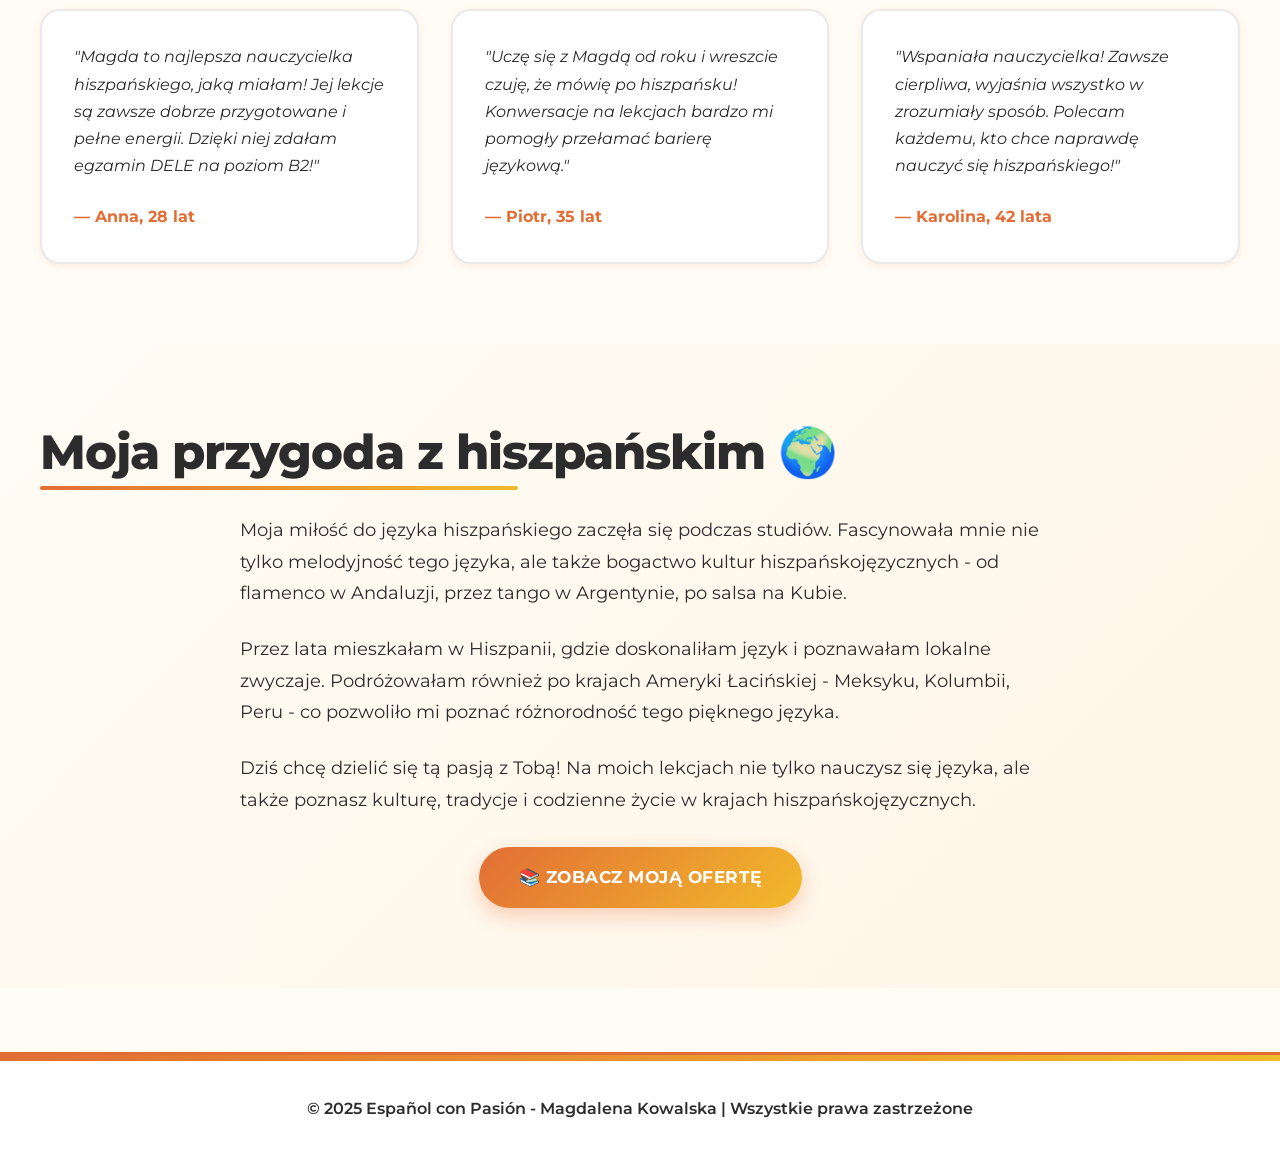
==== commit 35b82f47: "feat: Kompletna przebudowa strony nauczycielki hiszpańskiego - branch sonnet2 ✨ NOWY DESIGN I ZAWART" ====
--- a/about.html
+++ b/about.html
@@ -1,9 +1,10 @@
 <!DOCTYPE html>
-<html lang="en">
+<html lang="pl">
   <head>
     <meta charset="UTF-8" />
     <meta name="viewport" content="width=device-width, initial-scale=1.0" />
-    <title>Language Learning | About Me</title>
+    <title>O mnie - Magdalena Kowalska | Nauczycielka Hiszpańskiego</title>
+    <meta name="description" content="Poznaj moją historię i pasję do nauczania języka hiszpańskiego. Doświadczenie, certyfikaty i indywidualne podejście." />
     <link rel="preconnect" href="https://fonts.googleapis.com" />
     <link rel="preconnect" href="https://fonts.gstatic.com" crossorigin />
     <link href="https://fonts.googleapis.com/css2?family=Montserrat:wght@400;500;600;700;800&display=swap" rel="stylesheet" />
@@ -13,36 +14,124 @@
   <body>
     <header class="site-header">
       <div class="container nav">
-        <a class="logo" href="index.html" aria-label="Language Learning Home">✨ Language Learning</a>
+        <a class="logo" href="index.html" aria-label="Strona główna - Nauka Hiszpańskiego">Español con Pasión</a>
         <button class="nav__toggle" aria-expanded="false" aria-controls="primary-nav">
           <span class="sr-only">Toggle navigation</span>
           <span class="burger" aria-hidden="true"></span>
         </button>
-        <nav id="primary-nav" class="nav__menu" aria-label="Primary">
-          <a href="index.html">Home</a>
+        <nav id="primary-nav" class="nav__menu" aria-label="Główna nawigacja">
+          <a href="index.html">Start</a>
           <a href="blog.html">Blog</a>
-          <a href="about.html" class="is-active">About Me</a>
-          <a href="offer.html">Offer</a>
-          <a href="contact.html">Contact</a>
+          <a href="about.html" class="is-active">O mnie</a>
+          <a href="offer.html">Oferta</a>
+          <a href="contact.html">Kontakt</a>
         </nav>
       </div>
     </header>
 
     <main>
-      <section class="section section--cream">
+      <section class="section" style="background: linear-gradient(135deg, var(--cream) 0%, #fff5e6 100%);">
         <div class="container grid-two">
-          <div class="photo-placeholder" role="img" aria-label="Add your photo here">
-            <span>Add your photo here</span>
+          <div class="photo-placeholder" role="img" aria-label="Zdjęcie Magdaleny Kowalskiej">
+            <span>👩‍🏫<br>Magdalena Kowalska<br>Tu będzie Twoje zdjęcie</span>
           </div>
           <div>
-            <h1>👋 About Me</h1>
-            <p>
-              Hi, I'm [Your Name], a passionate Spanish teacher dedicated to helping learners communicate with confidence. With engaging lessons and a focus on practical use, I guide students from beginner to advanced levels.
+            <h1>Hola! Jestem Magdalena 👋</h1>
+            <p style="font-size: 1.15rem; line-height: 1.8; margin-bottom: 1.5rem;">
+              Witaj! Jestem certyfikowaną nauczycielką języka hiszpańskiego z ponad 10-letnim doświadczeniem 
+              w nauczaniu online i stacjonarnym. Moją pasją jest pomaganie ludziom w odkrywaniu piękna języka 
+              i kultury hiszpańskiej.
             </p>
-            <p>
-              On this site, you'll find blog posts, tips, and personalized offers to support your language journey. Let's embark on this exciting adventure together! ¡Vamos! 🎯
+            <p style="font-size: 1.15rem; line-height: 1.8; margin-bottom: 1.5rem;">
+              Przez lata pracy nauczyłam setki uczniów - od początkujących po zaawansowanych, od nastolatków 
+              po seniorów. Każdy z nich miał inny cel: jedni chcieli przygotować się do egzaminu DELE, 
+              inni planowali przeprowadzkę do Hiszpanii, a jeszcze inni po prostu zakochali się w tym języku.
             </p>
-            <a class="btn" href="contact.html"><span>Contact Me</span></a>
+            <p style="font-size: 1.15rem; line-height: 1.8; margin-bottom: 2rem;">
+              Wierzę, że nauka języka powinna być przyjemnością! Dlatego moje lekcje łączą skuteczną metodykę 
+              z elementami kultury, muzyki i humoru. ¡Aprender español puede ser divertido!
+            </p>
+            <a class="btn" href="contact.html"><span>📧 Napisz do mnie</span></a>
+          </div>
+        </div>
+      </section>
+
+      <section class="section" style="background: white;">
+        <div class="container">
+          <h2 style="text-align: center; margin-bottom: 3rem;">Moje kwalifikacje i doświadczenie 🎓</h2>
+          <div class="grid-two">
+            <div class="card card--elevated">
+              <h3>📜 Wykształcenie</h3>
+              <ul class="list list--checks">
+                <li>Magister filologii hiszpańskiej</li>
+                <li>Certyfikat DELE C2</li>
+                <li>Studia podyplomowe - metodyka nauczania</li>
+                <li>Kursy metodyczne w Salamance</li>
+              </ul>
+            </div>
+            <div class="card card--elevated">
+              <h3>💼 Doświadczenie</h3>
+              <ul class="list list--checks">
+                <li>10+ lat nauczania języka hiszpańskiego</li>
+                <li>500+ zadowolonych uczniów</li>
+                <li>Egzaminator DELE</li>
+                <li>Autorka materiałów dydaktycznych</li>
+              </ul>
+            </div>
+          </div>
+        </div>
+      </section>
+
+      <section class="section">
+        <div class="container">
+          <h2 style="text-align: center; margin-bottom: 2rem;">Co mówią moi uczniowie? 💬</h2>
+          <div class="cards">
+            <div class="card">
+              <p style="font-style: italic; margin-bottom: 1.5rem; color: var(--gray); line-height: 1.7;">
+                "Magda to najlepsza nauczycielka hiszpańskiego, jaką miałam! Jej lekcje są zawsze 
+                dobrze przygotowane i pełne energii. Dzięki niej zdałam egzamin DELE na poziom B2!"
+              </p>
+              <p style="font-weight: 700; color: var(--orange);">— Anna, 28 lat</p>
+            </div>
+            <div class="card">
+              <p style="font-style: italic; margin-bottom: 1.5rem; color: var(--gray); line-height: 1.7;">
+                "Uczę się z Magdą od roku i wreszcie czuję, że mówię po hiszpańsku! Konwersacje na 
+                lekcjach bardzo mi pomogły przełamać barierę językową."
+              </p>
+              <p style="font-weight: 700; color: var(--orange);">— Piotr, 35 lat</p>
+            </div>
+            <div class="card">
+              <p style="font-style: italic; margin-bottom: 1.5rem; color: var(--gray); line-height: 1.7;">
+                "Wspaniała nauczycielka! Zawsze cierpliwa, wyjaśnia wszystko w zrozumiały sposób. 
+                Polecam każdemu, kto chce naprawdę nauczyć się hiszpańskiego!"
+              </p>
+              <p style="font-weight: 700; color: var(--orange);">— Karolina, 42 lata</p>
+            </div>
+          </div>
+        </div>
+      </section>
+
+      <section class="section" style="background: linear-gradient(135deg, var(--cream) 0%, #fff5e6 100%);">
+        <div class="container">
+          <h2 style="text-align: center; margin-bottom: 2rem;">Moja przygoda z hiszpańskim 🌍</h2>
+          <div style="max-width: 800px; margin: 0 auto;">
+            <p style="font-size: 1.1rem; line-height: 1.8; margin-bottom: 1.5rem;">
+              Moja miłość do języka hiszpańskiego zaczęła się podczas studiów. Fascynowała mnie nie tylko 
+              melodyjność tego języka, ale także bogactwo kultur hiszpańskojęzycznych - od flamenco 
+              w Andaluzji, przez tango w Argentynie, po salsa na Kubie.
+            </p>
+            <p style="font-size: 1.1rem; line-height: 1.8; margin-bottom: 1.5rem;">
+              Przez lata mieszkałam w Hiszpanii, gdzie doskonaliłam język i poznawałam lokalne zwyczaje. 
+              Podróżowałam również po krajach Ameryki Łacińskiej - Meksyku, Kolumbii, Peru - co pozwoliło 
+              mi poznać różnorodność tego pięknego języka.
+            </p>
+            <p style="font-size: 1.1rem; line-height: 1.8; margin-bottom: 2rem;">
+              Dziś chcę dzielić się tą pasją z Tobą! Na moich lekcjach nie tylko nauczysz się języka, 
+              ale także poznasz kulturę, tradycje i codzienne życie w krajach hiszpańskojęzycznych.
+            </p>
+            <div style="text-align: center;">
+              <a class="btn" href="offer.html"><span>📚 Zobacz moją ofertę</span></a>
+            </div>
           </div>
         </div>
       </section>
@@ -50,9 +139,8 @@
 
     <footer class="site-footer">
       <div class="container">
-        <p>© 2025 Language Learning Blog</p>
+        <p>© 2025 Español con Pasión - Magdalena Kowalska | Wszystkie prawa zastrzeżone</p>
       </div>
     </footer>
   </body>
-  </html>
-
+</html>
--- a/styles.css
+++ b/styles.css
@@ -1,23 +1,28 @@
-/* Modern Color Palette with Gradients */
+/* Spanish Teacher Website - Modern Design */
+/* Color Palette */
 :root {
-  --primary-gradient: linear-gradient(135deg, #667eea 0%, #764ba2 100%);
-  --secondary-gradient: linear-gradient(135deg, #f093fb 0%, #f5576c 100%);
-  --accent-gradient: linear-gradient(135deg, #4facfe 0%, #00f2fe 100%);
-  --warm-gradient: linear-gradient(135deg, #fa709a 0%, #fee140 100%);
-  --dark: #1a1a2e;
-  --dark-light: #16213e;
-  --light: #f8f9fa;
-  --cream: #fffef9;
-  --glass-bg: rgba(255, 255, 255, 0.1);
-  --glass-border: rgba(255, 255, 255, 0.18);
-  --shadow-sm: 0 2px 8px rgba(0, 0, 0, 0.08);
-  --shadow-md: 0 8px 32px rgba(0, 0, 0, 0.12);
-  --shadow-lg: 0 20px 60px rgba(0, 0, 0, 0.15);
-  --shadow-xl: 0 30px 90px rgba(0, 0, 0, 0.2);
-  --glow: 0 0 30px rgba(102, 126, 234, 0.4);
-}
-
-/* Base Reset & Modern Defaults */
+  --gray: #2C2C2C;
+  --cream: #FFFCF5;
+  --orange: #E26E35;
+  --yellow: #F2BA2B;
+  
+  /* Gradients */
+  --gradient-warm: linear-gradient(135deg, var(--orange) 0%, var(--yellow) 100%);
+  --gradient-sunset: linear-gradient(135deg, #E26E35 0%, #F2BA2B 50%, #E26E35 100%);
+  --gradient-soft: linear-gradient(180deg, var(--cream) 0%, #fff5e6 100%);
+  
+  /* Shadows */
+  --shadow-sm: 0 2px 8px rgba(226, 110, 53, 0.1);
+  --shadow-md: 0 8px 24px rgba(226, 110, 53, 0.15);
+  --shadow-lg: 0 20px 40px rgba(226, 110, 53, 0.2);
+  --shadow-xl: 0 30px 60px rgba(226, 110, 53, 0.25);
+  
+  /* Borders */
+  --border-light: rgba(44, 44, 44, 0.1);
+  --border-medium: rgba(44, 44, 44, 0.15);
+}
+
+/* Base Styles */
 * {
   box-sizing: border-box;
   margin: 0;
@@ -30,12 +35,32 @@
 }
 
 body {
-  font-family: 'Montserrat', -apple-system, BlinkMacSystemFont, 'Segoe UI', Roboto, Oxygen, Ubuntu, Cantarell, sans-serif;
+  font-family: 'Montserrat', -apple-system, BlinkMacSystemFont, 'Segoe UI', Roboto, sans-serif;
   line-height: 1.7;
-  color: var(--dark);
-  background: linear-gradient(135deg, #f5f7fa 0%, #c3cfe2 100%);
-  background-attachment: fixed;
+  color: var(--gray);
+  background: var(--cream);
   overflow-x: hidden;
+  position: relative;
+}
+
+/* Decorative Background Pattern */
+body::before {
+  content: '';
+  position: fixed;
+  top: 0;
+  left: 0;
+  right: 0;
+  bottom: 0;
+  background-image: 
+    radial-gradient(circle at 20% 30%, rgba(242, 186, 43, 0.08) 0%, transparent 50%),
+    radial-gradient(circle at 80% 70%, rgba(226, 110, 53, 0.08) 0%, transparent 50%);
+  pointer-events: none;
+  z-index: 0;
+}
+
+main {
+  position: relative;
+  z-index: 1;
 }
 
 img {
@@ -46,6 +71,7 @@
 a {
   color: inherit;
   text-decoration: none;
+  transition: color 0.3s ease;
 }
 
 .sr-only {
@@ -74,51 +100,68 @@
   background: transparent;
 }
 
-/* Glassmorphism Header with Blur */
+/* Modern Header */
 .site-header {
-  background: rgba(255, 255, 255, 0.75);
-  backdrop-filter: blur(20px) saturate(180%);
-  -webkit-backdrop-filter: blur(20px) saturate(180%);
-  border-bottom: 1px solid rgba(255, 255, 255, 0.3);
-  box-shadow: 0 4px 24px rgba(0, 0, 0, 0.06);
+  background: rgba(255, 252, 245, 0.98);
+  backdrop-filter: blur(10px);
+  -webkit-backdrop-filter: blur(10px);
+  border-bottom: 2px solid var(--orange);
+  box-shadow: 0 4px 20px rgba(226, 110, 53, 0.1);
   position: sticky;
   top: 0;
   z-index: 1000;
-  transition: all 0.3s cubic-bezier(0.4, 0, 0.2, 1);
+  transition: all 0.3s ease;
 }
 
 .site-header:hover {
-  box-shadow: 0 8px 32px rgba(0, 0, 0, 0.08);
+  box-shadow: 0 6px 30px rgba(226, 110, 53, 0.15);
 }
 
 .nav {
   display: flex;
   align-items: center;
   justify-content: space-between;
-  gap: 1rem;
-  padding: 1rem 0;
+  gap: 1.5rem;
+  padding: 1.2rem 0;
 }
 
 .logo {
-  font-weight: 700;
-  font-size: 1.4rem;
-  background: var(--primary-gradient);
-  -webkit-background-clip: text;
-  -webkit-text-fill-color: transparent;
-  background-clip: text;
+  font-weight: 800;
+  font-size: 1.6rem;
+  color: var(--gray);
   letter-spacing: -0.5px;
+  position: relative;
   transition: transform 0.3s ease;
 }
 
+.logo::after {
+  content: '';
+  position: absolute;
+  bottom: -4px;
+  left: 0;
+  width: 100%;
+  height: 3px;
+  background: var(--gradient-warm);
+  border-radius: 2px;
+  transform: scaleX(0);
+  transform-origin: left;
+  transition: transform 0.3s ease;
+}
+
+.logo:hover::after {
+  transform: scaleX(1);
+}
+
 .logo:hover {
-  transform: scale(1.05);
-}
-
+  transform: translateY(-2px);
+}
+
+/* Navigation Toggle Button */
 .nav__toggle {
   background: white;
-  border: 2px solid rgba(102, 126, 234, 0.2);
+  border: 2px solid var(--orange);
   border-radius: 12px;
-  padding: 0.6rem 0.75rem;
+  padding: 0.7rem 0.9rem;
   display: inline-flex;
   align-items: center;
   gap: 0.5rem;
@@ -128,18 +171,24 @@
 }
 
 .nav__toggle:hover {
-  border-color: rgba(102, 126, 234, 0.5);
+  background: var(--orange);
+  transform: translateY(-2px);
   box-shadow: var(--shadow-md);
-  transform: translateY(-2px);
+}
+
+.nav__toggle:hover .burger,
+.nav__toggle:hover .burger::before,
+.nav__toggle:hover .burger::after {
+  background: white;
 }
 
 .burger {
-  width: 22px;
-  height: 2px;
-  background: linear-gradient(90deg, #667eea, #764ba2);
+  width: 24px;
+  height: 3px;
+  background: var(--orange);
   position: relative;
   display: block;
-  border-radius: 2px;
+  border-radius: 3px;
   transition: all 0.3s ease;
 }
 
@@ -148,58 +197,60 @@
   content: "";
   position: absolute;
   left: 0;
-  width: 22px;
-  height: 2px;
-  background: linear-gradient(90deg, #667eea, #764ba2);
-  border-radius: 2px;
+  width: 24px;
+  height: 3px;
+  background: var(--orange);
+  border-radius: 3px;
   transition: all 0.3s ease;
 }
 
 .burger::before {
-  top: -7px;
+  top: -8px;
 }
 
 .burger::after {
-  top: 7px;
-}
-
+  top: 8px;
+}
+
+/* Navigation Menu */
 .nav__menu {
   position: fixed;
-  inset: 80px 0 auto 0;
-  background: rgba(255, 255, 255, 0.95);
+  inset: 88px 0 auto 0;
+  background: rgba(255, 252, 245, 0.98);
   backdrop-filter: blur(20px);
   -webkit-backdrop-filter: blur(20px);
-  border-bottom: 1px solid rgba(0, 0, 0, 0.05);
+  border-bottom: 2px solid var(--orange);
   box-shadow: var(--shadow-lg);
   display: grid;
   gap: 0.5rem;
-  padding: 1.5rem;
+  padding: 2rem 1.5rem;
   transform: translateY(-120%);
   transition: transform 0.4s cubic-bezier(0.4, 0, 0.2, 1);
 }
 
 .nav__menu a {
-  padding: 0.9rem 1.2rem;
-  border-radius: 12px;
-  transition: all 0.3s ease;
-  font-weight: 500;
+  padding: 1rem 1.5rem;
+  border-radius: 14px;
+  transition: all 0.3s ease;
+  font-weight: 600;
   position: relative;
   overflow: hidden;
+  border: 2px solid transparent;
 }
 
 .nav__menu a::before {
   content: '';
   position: absolute;
   inset: 0;
-  background: var(--primary-gradient);
+  background: var(--gradient-warm);
   opacity: 0;
   transition: opacity 0.3s ease;
   z-index: -1;
 }
 
 .nav__menu a:hover {
-  transform: translateX(8px);
   color: white;
+  border-color: var(--orange);
 }
 
 .nav__menu a:hover::before {
@@ -207,9 +258,10 @@
 }
 
 .nav__menu .is-active {
-  background: var(--primary-gradient);
+  background: var(--gradient-warm);
   color: white;
   box-shadow: var(--shadow-md);
+  border-color: var(--orange);
 }
 
 .nav__menu.is-open {
@@ -227,38 +279,35 @@
     background: transparent;
     backdrop-filter: none;
     display: flex;
-    gap: 0.5rem;
+    gap: 0.75rem;
     padding: 0;
     box-shadow: none;
   }
-  .nav__menu a:hover {
-    transform: translateY(-2px);
-  }
-}
-
-/* Modern Hero Section with Gradient */
+}
+
+/* Hero Section */
 .hero {
-  padding: 6rem 0;
+  padding: 7rem 0;
   position: relative;
   overflow: hidden;
+  background: linear-gradient(135deg, var(--cream) 0%, #fff5e6 100%);
 }
 
 .hero::before {
-  content: '';
-  position: absolute;
-  top: -50%;
-  right: -30%;
-  width: 800px;
-  height: 800px;
-  background: radial-gradient(circle, rgba(102, 126, 234, 0.15) 0%, transparent 70%);
-  border-radius: 50%;
+  content: '¡';
+  position: absolute;
+  top: 10%;
+  right: 5%;
+  font-size: 20rem;
+  font-weight: 800;
+  color: rgba(242, 186, 43, 0.05);
+  z-index: 0;
   animation: float 20s ease-in-out infinite;
 }
 
 @keyframes float {
-  0%, 100% { transform: translate(0, 0) rotate(0deg); }
-  33% { transform: translate(30px, -30px) rotate(120deg); }
-  66% { transform: translate(-20px, 20px) rotate(240deg); }
+  0%, 100% { transform: translateY(0) rotate(0deg); }
+  50% { transform: translateY(-30px) rotate(5deg); }
 }
 
 .hero__inner {
@@ -270,22 +319,37 @@
 }
 
 .hero__content h1 {
-  font-size: clamp(2.5rem, 5vw, 4rem);
-  margin: 0 0 1rem;
+  font-size: clamp(2.5rem, 6vw, 4.5rem);
+  margin: 0 0 1.5rem;
   font-weight: 800;
   line-height: 1.1;
-  background: var(--primary-gradient);
-  -webkit-background-clip: text;
-  -webkit-text-fill-color: transparent;
-  background-clip: text;
-  letter-spacing: -1px;
+  color: var(--gray);
+  letter-spacing: -2px;
+  position: relative;
   animation: slideUp 0.8s ease-out;
+}
+
+.hero__content h1 span {
+  color: var(--orange);
+  position: relative;
+}
+
+.hero__content h1 span::after {
+  content: '';
+  position: absolute;
+  bottom: 0;
+  left: 0;
+  right: 0;
+  height: 12px;
+  background: var(--yellow);
+  opacity: 0.3;
+  z-index: -1;
 }
 
 @keyframes slideUp {
   from {
     opacity: 0;
-    transform: translateY(30px);
+    transform: translateY(40px);
   }
   to {
     opacity: 1;
@@ -294,17 +358,17 @@
 }
 
 .hero__content p {
-  margin: 0 0 2rem;
+  margin: 0 0 2.5rem;
   max-width: 60ch;
-  font-size: 1.15rem;
-  color: #4a5568;
+  font-size: 1.2rem;
+  color: var(--gray);
   line-height: 1.8;
   animation: slideUp 0.8s ease-out 0.2s backwards;
 }
 
 .hero__actions {
   display: flex;
-  gap: 1rem;
+  gap: 1.2rem;
   flex-wrap: wrap;
   animation: slideUp 0.8s ease-out 0.4s backwards;
 }
@@ -315,107 +379,139 @@
 }
 
 .hero__card {
-  background: rgba(255, 255, 255, 0.8);
-  backdrop-filter: blur(20px);
-  -webkit-backdrop-filter: blur(20px);
-  border: 1px solid rgba(255, 255, 255, 0.5);
-  padding: 2rem;
+  background: white;
+  border: 3px solid var(--orange);
+  padding: 2.5rem;
   border-radius: 24px;
   box-shadow: var(--shadow-xl);
   position: relative;
   overflow: hidden;
-  transition: transform 0.3s ease, box-shadow 0.3s ease;
+  transition: all 0.4s ease;
 }
 
 .hero__card::before {
+  content: '';
+  position: absolute;
+  top: 0;
+  left: 0;
+  right: 0;
+  height: 6px;
+  background: var(--gradient-warm);
+}
+
+.hero__card:hover {
+  transform: translateY(-10px) rotate(-2deg);
+  box-shadow: 0 40px 80px rgba(226, 110, 53, 0.3);
+}
+
+.hero__badge {
+  display: inline-block;
+  background: var(--gradient-warm);
+  color: white;
+  padding: 0.8rem 1.8rem;
+  border-radius: 50px;
+  font-weight: 800;
+  font-size: 2rem;
+  box-shadow: var(--shadow-md);
+  animation: pulse 2s ease-in-out infinite;
+  border: 3px solid white;
+  box-shadow: 0 8px 20px rgba(226, 110, 53, 0.3);
+}
+
+@keyframes pulse {
+  0%, 100% { transform: scale(1); }
+  50% { transform: scale(1.05); }
+}
+
+.hero__tip {
+  margin: 2rem 0 0;
+  font-size: 1.1rem;
+  color: var(--gray);
+  font-weight: 600;
+  padding: 1rem;
+  background: var(--cream);
+  border-radius: 12px;
+  border-left: 4px solid var(--orange);
+}
+
+@media (min-width: 880px) {
+  .hero__inner {
+    grid-template-columns: 1.3fr 0.7fr;
+  }
+  .hero__visual {
+    display: block;
+  }
+}
+
+/* Grid Layout */
+.grid-two {
+  display: grid;
+  gap: 3rem;
+  align-items: start;
+}
+
+@media (min-width: 860px) {
+  .grid-two {
+    grid-template-columns: 1fr 1fr;
+  }
+}
+
+/* Section Headings */
+h2 {
+  font-size: clamp(2rem, 4vw, 3rem);
+  font-weight: 800;
+  color: var(--gray);
+  margin-bottom: 1.5rem;
+  line-height: 1.2;
+  letter-spacing: -1px;
+  position: relative;
+  display: inline-block;
+}
+
+h2::after {
+  content: '';
+  position: absolute;
+  bottom: -8px;
+  left: 0;
+  width: 60%;
+  height: 4px;
+  background: var(--gradient-warm);
+  border-radius: 2px;
+}
+
+h3 {
+  font-size: 1.5rem;
+  font-weight: 700;
+  color: var(--gray);
+  margin-bottom: 1rem;
+}
+
+/* Cards */
+.cards {
+  display: grid;
+  grid-template-columns: repeat(auto-fill, minmax(320px, 1fr));
+  gap: 2rem;
+}
+
+.card {
+  background: white;
+  border: 2px solid var(--border-light);
+  border-radius: 20px;
+  padding: 2rem;
+  box-shadow: var(--shadow-sm);
+  transition: all 0.4s cubic-bezier(0.4, 0, 0.2, 1);
+  position: relative;
+  overflow: hidden;
+}
+
+.card::before {
   content: '';
   position: absolute;
   top: 0;
   left: 0;
   right: 0;
   height: 4px;
-  background: var(--accent-gradient);
-}
-
-.hero__card:hover {
-  transform: translateY(-10px) scale(1.02);
-  box-shadow: var(--shadow-xl), var(--glow);
-}
-
-.hero__badge {
-  display: inline-block;
-  background: var(--warm-gradient);
-  color: white;
-  padding: 0.5rem 1.2rem;
-  border-radius: 50px;
-  font-weight: 700;
-  font-size: 1.5rem;
-  box-shadow: var(--shadow-md);
-  animation: pulse 2s ease-in-out infinite;
-}
-
-@keyframes pulse {
-  0%, 100% { transform: scale(1); }
-  50% { transform: scale(1.05); }
-}
-
-.hero__tip {
-  margin: 1.5rem 0 0;
-  font-size: 1rem;
-  color: #4a5568;
-  font-weight: 500;
-}
-
-@media (min-width: 880px) {
-  .hero__inner {
-    grid-template-columns: 1.2fr 0.8fr;
-  }
-  .hero__visual {
-    display: block;
-  }
-}
-
-/* Grid Layout */
-.grid-two {
-  display: grid;
-  gap: 2rem;
-  align-items: center;
-}
-
-@media (min-width: 860px) {
-  .grid-two {
-    grid-template-columns: 1fr 1fr;
-  }
-}
-
-/* Modern Cards with Glassmorphism */
-.cards {
-  display: grid;
-  grid-template-columns: repeat(auto-fill, minmax(300px, 1fr));
-  gap: 1.5rem;
-}
-
-.card {
-  background: rgba(255, 255, 255, 0.85);
-  backdrop-filter: blur(20px);
-  -webkit-backdrop-filter: blur(20px);
-  border: 1px solid rgba(255, 255, 255, 0.5);
-  border-radius: 20px;
-  padding: 1.5rem;
-  box-shadow: var(--shadow-md);
-  transition: all 0.4s cubic-bezier(0.4, 0, 0.2, 1);
-  position: relative;
-  overflow: hidden;
-}
-
-.card::before {
-  content: '';
-  position: absolute;
-  top: 0;
-  left: 0;
-  right: 0;
-  height: 3px;
-  background: var(--primary-gradient);
+  background: var(--gradient-warm);
   transform: scaleX(0);
   transform-origin: left;
   transition: transform 0.4s ease;
@@ -426,32 +522,33 @@
 }
 
 .card--elevated {
-  box-shadow: var(--shadow-lg);
+  box-shadow: var(--shadow-md);
+  border-color: var(--orange);
 }
 
 .card:hover {
-  transform: translateY(-8px) scale(1.02);
+  transform: translateY(-8px);
   box-shadow: var(--shadow-xl);
+  border-color: var(--orange);
 }
 
 .card__img {
   aspect-ratio: 16/9;
-  background: linear-gradient(135deg, rgba(102, 126, 234, 0.1) 0%, rgba(118, 75, 162, 0.1) 100%);
-  border: 2px dashed rgba(102, 126, 234, 0.3);
+  background: linear-gradient(135deg, rgba(242, 186, 43, 0.1) 0%, rgba(226, 110, 53, 0.1) 100%);
+  border: 3px dashed var(--orange);
   border-radius: 16px;
   display: grid;
   place-items: center;
-  color: #667eea;
-  font-size: 0.95rem;
-  font-weight: 600;
-  margin-bottom: 1rem;
+  color: var(--orange);
+  font-size: 1rem;
+  font-weight: 700;
+  margin-bottom: 1.5rem;
   overflow: hidden;
   transition: all 0.3s ease;
 }
 
 .card__img:hover {
-  border-color: rgba(102, 126, 234, 0.6);
-  background: linear-gradient(135deg, rgba(102, 126, 234, 0.15) 0%, rgba(118, 75, 162, 0.15) 100%);
+  background: linear-gradient(135deg, rgba(242, 186, 43, 0.2) 0%, rgba(226, 110, 53, 0.2) 100%);
 }
 
 .card__img img {
@@ -466,95 +563,101 @@
 }
 
 .card__title {
-  margin: 0.5rem 0 0.75rem;
+  margin: 0.5rem 0 1rem;
   font-weight: 700;
-  font-size: 1.3rem;
-  color: var(--dark);
+  font-size: 1.4rem;
+  color: var(--gray);
 }
 
 .card__excerpt {
-  margin: 0.5rem 0 1rem;
-  color: #4a5568;
-  line-height: 1.6;
+  margin: 0.5rem 0 1.5rem;
+  color: var(--gray);
+  line-height: 1.7;
+  opacity: 0.9;
 }
 
 .card__actions {
   display: flex;
-  gap: 0.75rem;
+  gap: 1rem;
   align-items: center;
   flex-wrap: wrap;
 }
 
-/* Stylish Lists */
+/* Lists */
 .list {
   padding: 0;
-  margin: 0 0 1.5rem;
+  margin: 0 0 2rem;
   list-style: none;
 }
 
 .list--checks li {
   position: relative;
-  padding-left: 2rem;
-  margin: 1rem 0;
-  color: #4a5568;
+  padding-left: 2.5rem;
+  margin: 1.2rem 0;
+  color: var(--gray);
   font-weight: 500;
-  transition: transform 0.3s ease;
+  font-size: 1.05rem;
+  transition: all 0.3s ease;
 }
 
 .list--checks li:hover {
-  transform: translateX(5px);
+  transform: translateX(8px);
+  color: var(--orange);
 }
 
 .list--checks li::before {
   content: '✓';
   position: absolute;
   left: 0;
-  top: 0;
-  width: 24px;
-  height: 24px;
-  background: var(--primary-gradient);
+  top: 50%;
+  transform: translateY(-50%);
+  width: 28px;
+  height: 28px;
+  background: var(--gradient-warm);
   color: white;
   border-radius: 50%;
   display: flex;
   align-items: center;
   justify-content: center;
-  font-weight: 700;
-  font-size: 0.85rem;
+  font-weight: 800;
+  font-size: 1rem;
   box-shadow: var(--shadow-sm);
 }
 
-/* Modern Gradient Buttons */
+/* Modern Buttons */
 .btn {
   display: inline-flex;
   align-items: center;
   justify-content: center;
-  gap: 0.5rem;
-  padding: 0.9rem 2rem;
+  gap: 0.75rem;
+  padding: 1rem 2.5rem;
   border-radius: 50px;
   border: none;
-  background: var(--primary-gradient);
+  background: var(--gradient-warm);
   color: white;
-  font-weight: 600;
-  font-size: 1rem;
+  font-weight: 700;
+  font-size: 1.05rem;
   cursor: pointer;
   transition: all 0.3s cubic-bezier(0.4, 0, 0.2, 1);
-  box-shadow: 0 10px 30px rgba(102, 126, 234, 0.3);
+  box-shadow: 0 8px 20px rgba(226, 110, 53, 0.3);
   position: relative;
   overflow: hidden;
+  text-transform: uppercase;
+  letter-spacing: 0.5px;
 }
 
 .btn::before {
   content: '';
   position: absolute;
   inset: 0;
-  background: linear-gradient(135deg, #764ba2 0%, #667eea 100%);
+  background: linear-gradient(135deg, var(--yellow) 0%, var(--orange) 100%);
   opacity: 0;
   transition: opacity 0.3s ease;
 }
 
 .btn:hover {
   transform: translateY(-3px) scale(1.05);
-  box-shadow: 0 15px 40px rgba(102, 126, 234, 0.4), var(--glow);
+  box-shadow: 0 12px 30px rgba(226, 110, 53, 0.4);
 }
 
 .btn:hover::before {
@@ -571,34 +674,39 @@
 }
 
 .btn--secondary {
-  background: var(--warm-gradient);
-  box-shadow: 0 10px 30px rgba(250, 112, 154, 0.3);
+  background: white;
+  color: var(--orange);
+  border: 3px solid var(--orange);
+  box-shadow: 0 8px 20px rgba(226, 110, 53, 0.2);
 }
 
 .btn--secondary::before {
-  background: linear-gradient(135deg, #fee140 0%, #fa709a 100%);
+  background: var(--gradient-warm);
 }
 
 .btn--secondary:hover {
-  box-shadow: 0 15px 40px rgba(250, 112, 154, 0.4);
+  color: white;
+  box-shadow: 0 12px 30px rgba(226, 110, 53, 0.3);
 }
 
 .btn--link {
   background: transparent;
-  color: #667eea;
+  color: var(--orange);
   border: none;
   box-shadow: none;
   padding-left: 0;
-  font-weight: 600;
+  font-weight: 700;
+  text-transform: none;
+  letter-spacing: normal;
   text-decoration: underline;
   text-decoration-color: transparent;
   transition: all 0.3s ease;
 }
 
 .btn--link:hover {
-  color: #764ba2;
-  text-decoration-color: #764ba2;
-  transform: translateX(5px);
+  color: var(--gray);
+  text-decoration-color: var(--orange);
+  transform: translateX(8px);
   box-shadow: none;
 }
 
@@ -606,19 +714,19 @@
   display: none;
 }
 
-/* Modern Forms */
+/* Forms */
 .form {
   display: grid;
-  gap: 1.25rem;
+  gap: 1.5rem;
 }
 
 .form--wide {
-  max-width: 800px;
+  max-width: 900px;
 }
 
 .form__grid {
   display: grid;
-  gap: 1.25rem;
+  gap: 1.5rem;
 }
 
 @media (min-width: 700px) {
@@ -629,62 +737,76 @@
 
 .form__field {
   display: grid;
-  gap: 0.5rem;
+  gap: 0.6rem;
 }
 
 .form__field label {
-  font-weight: 600;
-  color: var(--dark);
-  font-size: 0.95rem;
+  font-weight: 700;
+  color: var(--gray);
+  font-size: 1rem;
+  text-transform: uppercase;
+  letter-spacing: 0.5px;
+  font-size: 0.9rem;
 }
 
 .form__field input,
 .form__field textarea {
-  border: 2px solid rgba(102, 126, 234, 0.2);
-  border-radius: 12px;
-  padding: 0.9rem 1.2rem;
+  border: 2px solid var(--border-medium);
+  border-radius: 14px;
+  padding: 1rem 1.5rem;
   font: inherit;
-  color: var(--dark);
-  background: rgba(255, 255, 255, 0.9);
+  color: var(--gray);
+  background: white;
   transition: all 0.3s ease;
   box-shadow: var(--shadow-sm);
+  font-size: 1rem;
 }
 
 .form__field input:focus,
 .form__field textarea:focus {
   outline: none;
-  border-color: #667eea;
-  box-shadow: 0 0 0 4px rgba(102, 126, 234, 0.1), var(--shadow-md);
+  border-color: var(--orange);
+  box-shadow: 0 0 0 4px rgba(226, 110, 53, 0.1), var(--shadow-md);
   transform: translateY(-2px);
+}
+
+.form__field input::placeholder,
+.form__field textarea::placeholder {
+  color: rgba(44, 44, 44, 0.4);
 }
 
 .form__actions {
   display: flex;
-  gap: 1rem;
+  gap: 1.2rem;
   flex-wrap: wrap;
 }
 
 /* Photo Placeholder */
 .photo-placeholder {
   aspect-ratio: 4/3;
-  background: linear-gradient(135deg, rgba(102, 126, 234, 0.1) 0%, rgba(118, 75, 162, 0.1) 100%);
-  color: #667eea;
-  border: 3px dashed rgba(102, 126, 234, 0.3);
-  border-radius: 20px;
+  background: linear-gradient(135deg, rgba(242, 186, 43, 0.1) 0%, rgba(226, 110, 53, 0.1) 100%);
+  color: var(--orange);
+  border: 4px dashed var(--orange);
+  border-radius: 24px;
   display: grid;
   place-items: center;
-  font-weight: 600;
-  font-size: 1.1rem;
+  font-weight: 700;
+  font-size: 1.2rem;
   transition: all 0.3s ease;
 }
 
 .photo-placeholder:hover {
-  border-color: rgba(102, 126, 234, 0.6);
-  background: linear-gradient(135deg, rgba(102, 126, 234, 0.15) 0%, rgba(118, 75, 162, 0.15) 100%);
+  background: linear-gradient(135deg, rgba(242, 186, 43, 0.2) 0%, rgba(226, 110, 53, 0.2) 100%);
   transform: scale(1.02);
-}
-
-/* Modern Modal */
+  border-color: var(--gray);
+}
+
+.photo-placeholder span {
+  text-align: center;
+  padding: 2rem;
+}
+
+/* Modal */
 .modal {
   position: fixed;
   inset: 0;
@@ -705,29 +827,29 @@
 .modal__backdrop {
   position: absolute;
   inset: 0;
-  background: rgba(26, 26, 46, 0.7);
+  background: rgba(44, 44, 44, 0.8);
   backdrop-filter: blur(8px);
   -webkit-backdrop-filter: blur(8px);
 }
 
 .modal__content {
   position: relative;
-  background: rgba(255, 255, 255, 0.95);
-  backdrop-filter: blur(20px);
-  -webkit-backdrop-filter: blur(20px);
-  width: min(800px, 94%);
-  margin: 8vh auto;
-  border-radius: 24px;
-  padding: 2.5rem;
+  background: var(--cream);
+  width: min(900px, 94%);
+  margin: 6vh auto;
+  border-radius: 28px;
+  padding: 3rem;
   box-shadow: var(--shadow-xl);
-  border: 1px solid rgba(255, 255, 255, 0.5);
+  border: 3px solid var(--orange);
   animation: slideUpModal 0.4s cubic-bezier(0.4, 0, 0.2, 1);
+  max-height: 88vh;
+  overflow-y: auto;
 }
 
 @keyframes slideUpModal {
   from {
     opacity: 0;
-    transform: translateY(50px) scale(0.95);
+    transform: translateY(60px) scale(0.9);
   }
   to {
     opacity: 1;
@@ -737,48 +859,62 @@
 
 .modal__close {
   position: absolute;
-  right: 1rem;
-  top: 1rem;
-  background: rgba(102, 126, 234, 0.1);
+  right: 1.5rem;
+  top: 1.5rem;
+  background: var(--orange);
   border: none;
-  width: 40px;
-  height: 40px;
+  width: 44px;
+  height: 44px;
   border-radius: 50%;
-  font-size: 1.5rem;
+  font-size: 1.8rem;
   line-height: 1;
   cursor: pointer;
-  color: #667eea;
+  color: white;
   transition: all 0.3s ease;
   display: flex;
   align-items: center;
   justify-content: center;
+  font-weight: 700;
+  box-shadow: var(--shadow-md);
 }
 
 .modal__close:hover {
-  background: var(--primary-gradient);
-  color: white;
+  background: var(--gray);
   transform: rotate(90deg) scale(1.1);
+  box-shadow: var(--shadow-lg);
 }
 
 .modal__content h2 {
-  margin-bottom: 1.5rem;
-  font-size: 2rem;
-  background: var(--primary-gradient);
-  -webkit-background-clip: text;
-  -webkit-text-fill-color: transparent;
-  background-clip: text;
+  margin-bottom: 2rem;
+  font-size: 2.2rem;
+  color: var(--gray);
 }
 
 /* Footer */
 .site-footer {
-  background: rgba(255, 255, 255, 0.7);
-  backdrop-filter: blur(20px);
-  -webkit-backdrop-filter: blur(20px);
-  border-top: 1px solid rgba(0, 0, 0, 0.05);
-  padding: 2rem 0;
+  background: white;
+  border-top: 3px solid var(--orange);
+  padding: 2.5rem 0;
   text-align: center;
-  color: #4a5568;
-  font-weight: 500;
+  color: var(--gray);
+  font-weight: 600;
+  margin-top: 4rem;
+  position: relative;
+}
+
+.site-footer::before {
+  content: '';
+  position: absolute;
+  top: 0;
+  left: 0;
+  right: 0;
+  height: 6px;
+  background: var(--gradient-warm);
+}
+
+.site-footer p {
+  margin: 0;
+  font-size: 1rem;
 }
 
 /* Utility Classes */
@@ -786,29 +922,39 @@
   display: flex;
   align-items: center;
   justify-content: space-between;
-  gap: 1rem;
+  gap: 1.5rem;
   flex-wrap: wrap;
 }
 
-/* Smooth Scrollbar */
+/* Custom Scrollbar */
 ::-webkit-scrollbar {
-  width: 12px;
+  width: 14px;
 }
 
 ::-webkit-scrollbar-track {
-  background: #f1f1f1;
+  background: var(--cream);
 }
 
 ::-webkit-scrollbar-thumb {
-  background: var(--primary-gradient);
-  border-radius: 6px;
+  background: var(--gradient-warm);
+  border-radius: 10px;
+  border: 3px solid var(--cream);
 }
 
 ::-webkit-scrollbar-thumb:hover {
-  background: linear-gradient(135deg, #764ba2 0%, #667eea 100%);
-}
-
-/* Loading Animation */
+  background: linear-gradient(135deg, var(--orange) 0%, var(--yellow) 100%);
+}
+
+/* Accessibility - Focus States */
+a:focus-visible,
+button:focus-visible,
+input:focus-visible,
+textarea:focus-visible {
+  outline: 3px solid var(--orange);
+  outline-offset: 3px;
+}
+
+/* Loading State */
 @keyframes shimmer {
   0% {
     background-position: -1000px 0;
@@ -820,6 +966,32 @@
 
 .loading {
   animation: shimmer 2s infinite linear;
-  background: linear-gradient(to right, #f0f0f0 4%, #e0e0e0 25%, #f0f0f0 36%);
+  background: linear-gradient(to right, var(--cream) 4%, #f5e6d3 25%, var(--cream) 36%);
   background-size: 1000px 100%;
+}
+
+/* Responsive Typography */
+@media (max-width: 640px) {
+  body {
+    font-size: 15px;
+  }
+  
+  h1 {
+    letter-spacing: -1px;
+  }
+  
+  h2::after {
+    width: 80%;
+  }
+}
+
+/* Print Styles */
+@media print {
+  .site-header,
+  .site-footer,
+  .nav__toggle,
+  .btn,
+  .modal {
+    display: none;
+  }
 }
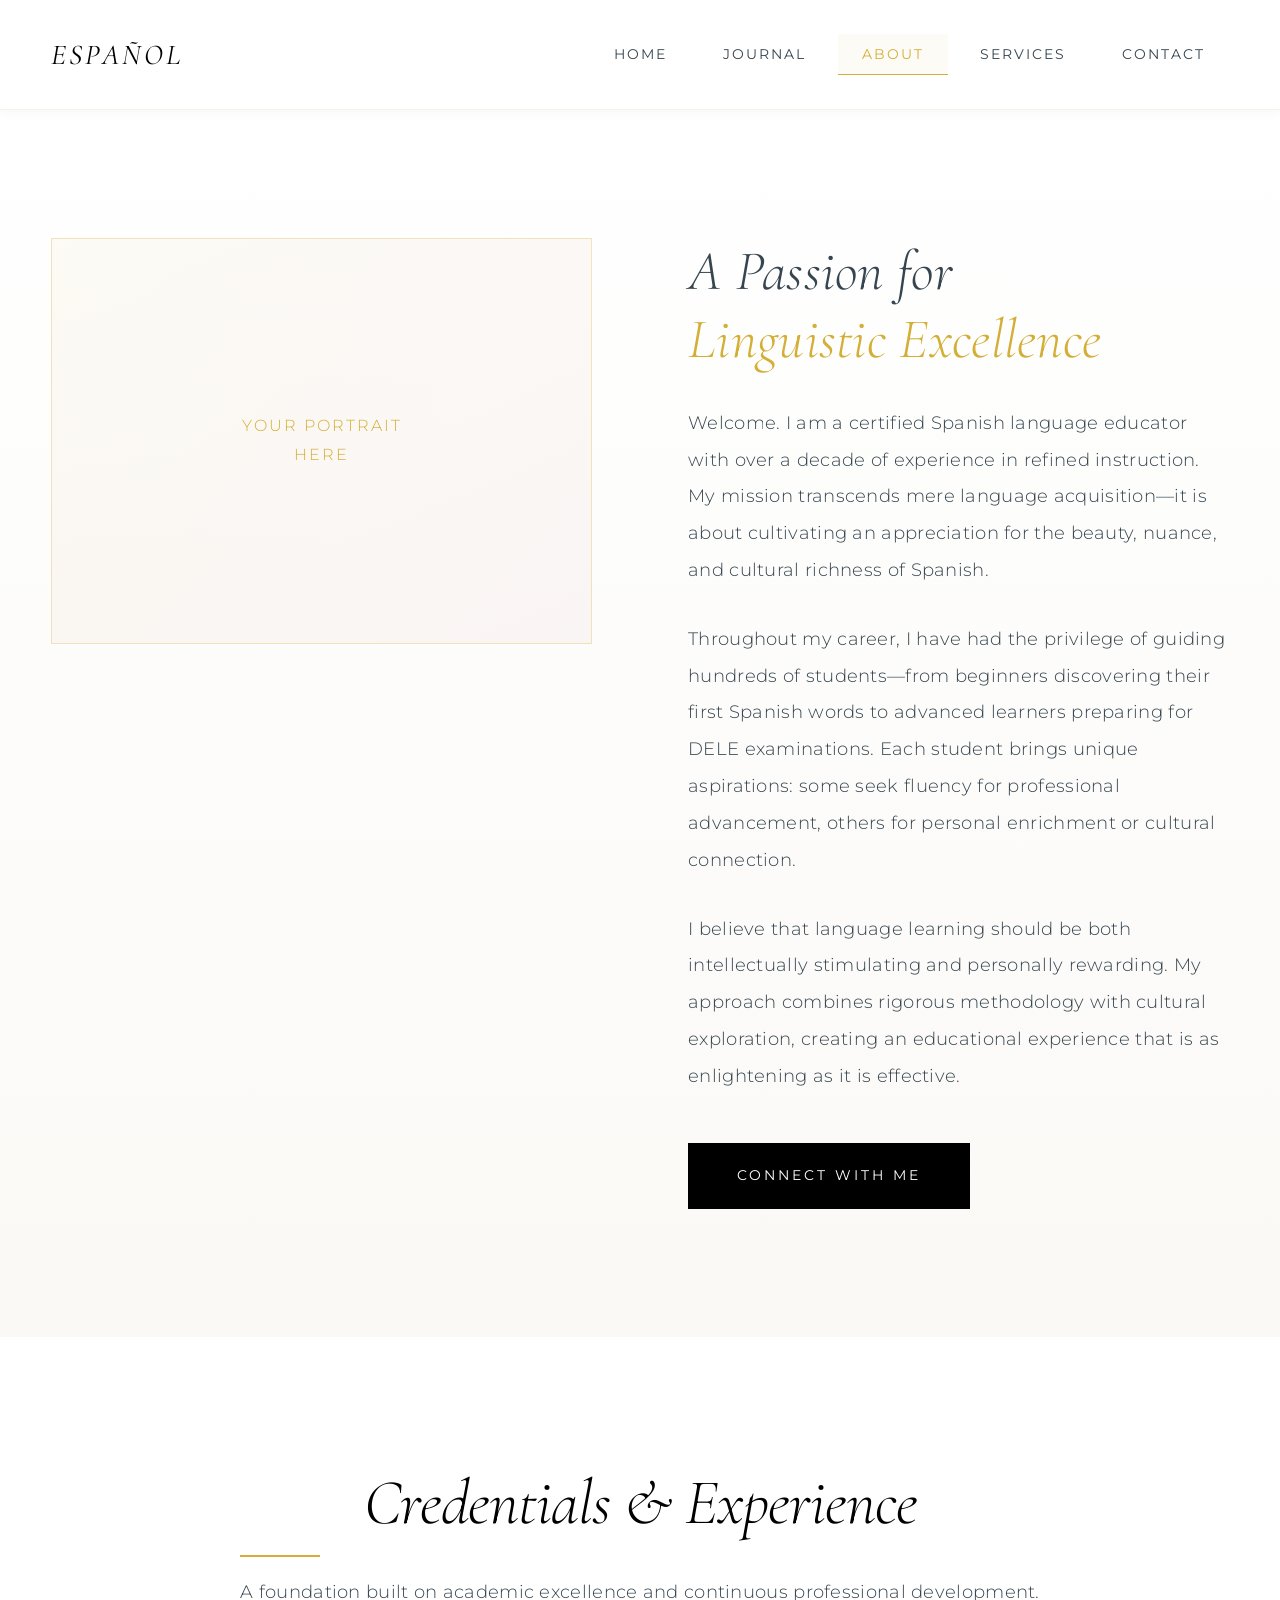
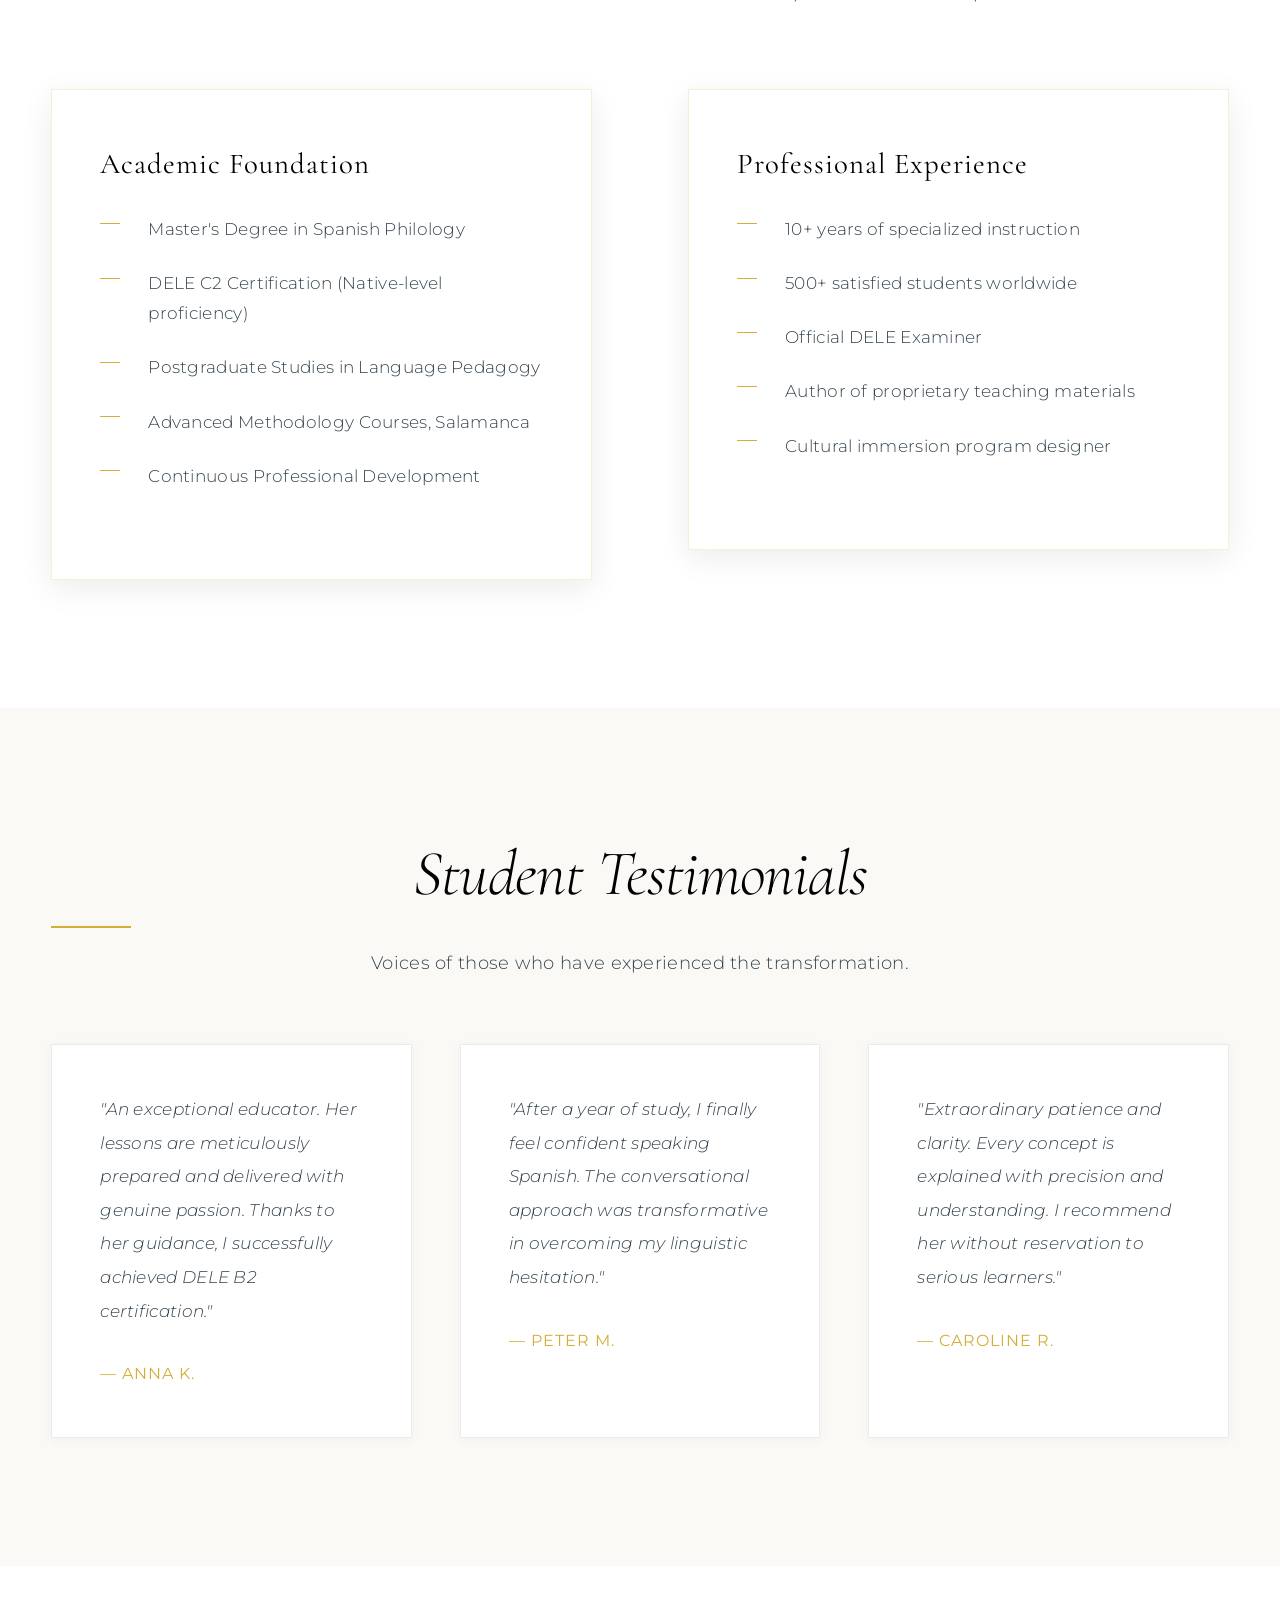
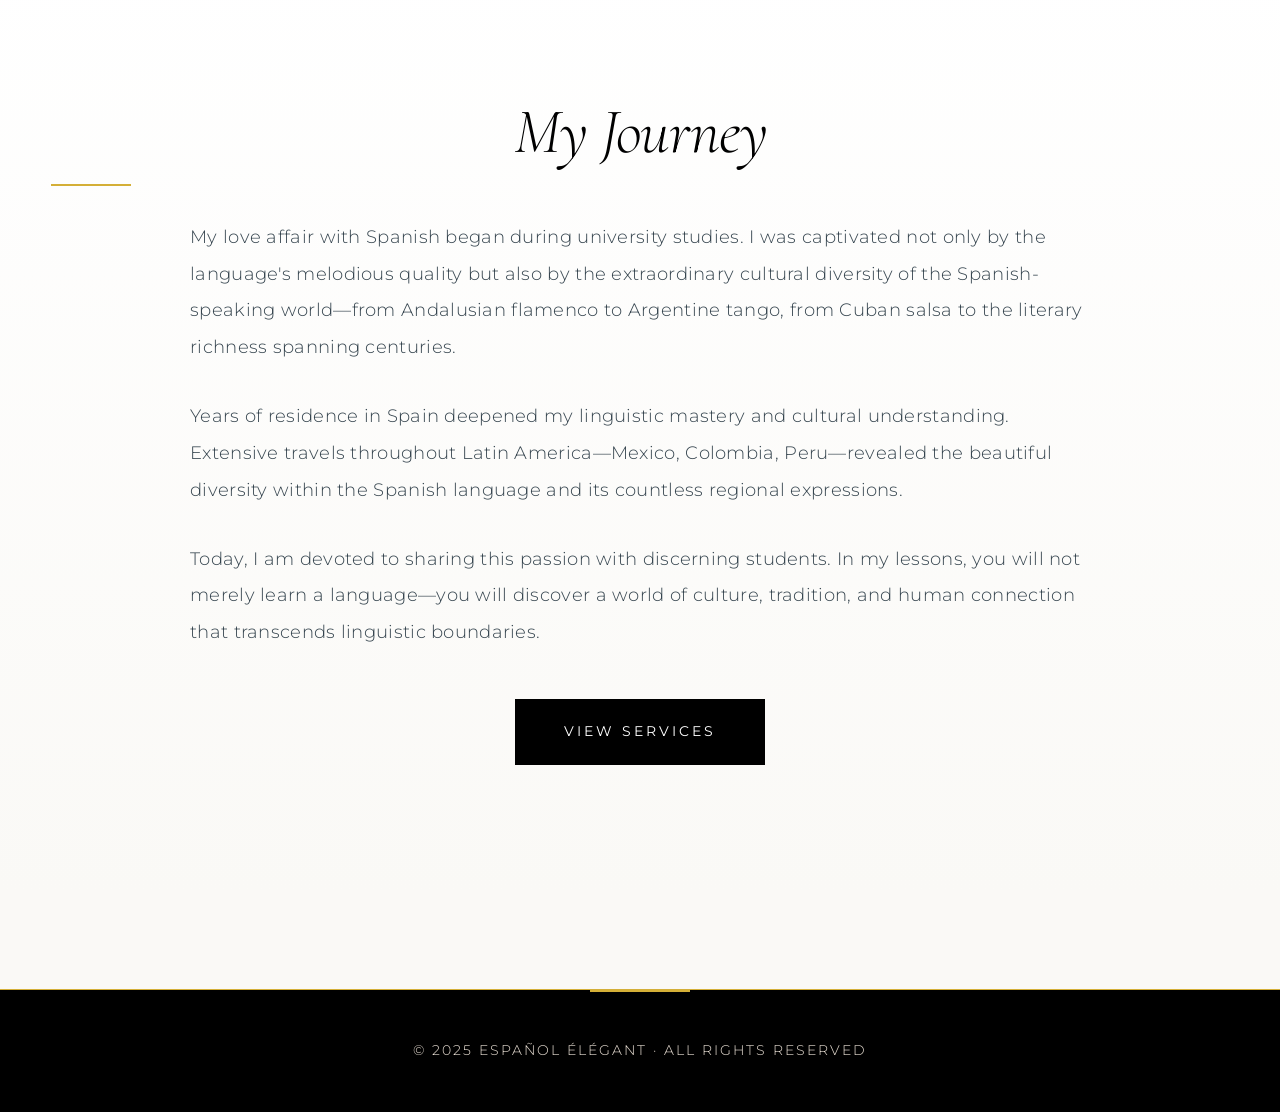
==== commit 31cbfdce: "feat: Fashion editorial redesign - luxury minimalist style ✨ ESPAÑOL ÉLÉGANT - FASHION EDITION:  🎨 D" ====
--- a/about.html
+++ b/about.html
@@ -3,79 +3,88 @@
   <head>
     <meta charset="UTF-8" />
     <meta name="viewport" content="width=device-width, initial-scale=1.0" />
-    <title>O mnie - Magdalena Kowalska | Nauczycielka Hiszpańskiego</title>
-    <meta name="description" content="Poznaj moją historię i pasję do nauczania języka hiszpańskiego. Doświadczenie, certyfikaty i indywidualne podejście." />
+    <title>About - Español Élégant</title>
+    <meta name="description" content="Meet your guide to Spanish language mastery. Experience, credentials, and passion for linguistic excellence." />
     <link rel="preconnect" href="https://fonts.googleapis.com" />
     <link rel="preconnect" href="https://fonts.gstatic.com" crossorigin />
-    <link href="https://fonts.googleapis.com/css2?family=Montserrat:wght@400;500;600;700;800&display=swap" rel="stylesheet" />
+    <link href="https://fonts.googleapis.com/css2?family=Cormorant+Garamond:ital,wght@0,300;0,400;0,500;1,300;1,400;1,500&family=Montserrat:wght@300;400;500;600;700&display=swap" rel="stylesheet" />
     <link rel="stylesheet" href="./styles.css" />
     <script defer src="./script.js"></script>
   </head>
   <body>
     <header class="site-header">
       <div class="container nav">
-        <a class="logo" href="index.html" aria-label="Strona główna - Nauka Hiszpańskiego">Español con Pasión</a>
+        <a class="logo" href="index.html" aria-label="Home - Español Élégant">ESPAÑOL</a>
         <button class="nav__toggle" aria-expanded="false" aria-controls="primary-nav">
-          <span class="sr-only">Toggle navigation</span>
+          <span class="sr-only">Menu</span>
           <span class="burger" aria-hidden="true"></span>
         </button>
-        <nav id="primary-nav" class="nav__menu" aria-label="Główna nawigacja">
-          <a href="index.html">Start</a>
-          <a href="blog.html">Blog</a>
-          <a href="about.html" class="is-active">O mnie</a>
-          <a href="offer.html">Oferta</a>
-          <a href="contact.html">Kontakt</a>
+        <nav id="primary-nav" class="nav__menu" aria-label="Main Navigation">
+          <a href="index.html">Home</a>
+          <a href="blog.html">Journal</a>
+          <a href="about.html" class="is-active">About</a>
+          <a href="offer.html">Services</a>
+          <a href="contact.html">Contact</a>
         </nav>
       </div>
     </header>
 
     <main>
-      <section class="section" style="background: linear-gradient(135deg, var(--cream) 0%, #fff5e6 100%);">
+      <section class="section" style="background: linear-gradient(to bottom, var(--white) 0%, var(--cream) 100%);">
         <div class="container grid-two">
-          <div class="photo-placeholder" role="img" aria-label="Zdjęcie Magdaleny Kowalskiej">
-            <span>👩‍🏫<br>Magdalena Kowalska<br>Tu będzie Twoje zdjęcie</span>
+          <div class="photo-placeholder" role="img" aria-label="Portrait">
+            <span>Your Portrait<br>Here</span>
           </div>
           <div>
-            <h1>Hola! Jestem Magdalena 👋</h1>
-            <p style="font-size: 1.15rem; line-height: 1.8; margin-bottom: 1.5rem;">
-              Witaj! Jestem certyfikowaną nauczycielką języka hiszpańskiego z ponad 10-letnim doświadczeniem 
-              w nauczaniu online i stacjonarnym. Moją pasją jest pomaganie ludziom w odkrywaniu piękna języka 
-              i kultury hiszpańskiej.
+            <h1 style="font-family: 'Cormorant Garamond', Georgia, serif; font-size: 3.5rem; font-weight: 300; font-style: italic; margin-bottom: 2rem; line-height: 1.2;">A Passion for <span style="display: block; color: var(--gold);">Linguistic Excellence</span></h1>
+            <p style="font-size: 1.15rem; line-height: 2; margin-bottom: 2rem; font-weight: 300;">
+              Welcome. I am a certified Spanish language educator with over a decade of experience 
+              in refined instruction. My mission transcends mere language acquisition—it is about 
+              cultivating an appreciation for the beauty, nuance, and cultural richness of Spanish.
             </p>
-            <p style="font-size: 1.15rem; line-height: 1.8; margin-bottom: 1.5rem;">
-              Przez lata pracy nauczyłam setki uczniów - od początkujących po zaawansowanych, od nastolatków 
-              po seniorów. Każdy z nich miał inny cel: jedni chcieli przygotować się do egzaminu DELE, 
-              inni planowali przeprowadzkę do Hiszpanii, a jeszcze inni po prostu zakochali się w tym języku.
+            <p style="font-size: 1.15rem; line-height: 2; margin-bottom: 2rem; font-weight: 300;">
+              Throughout my career, I have had the privilege of guiding hundreds of students—from 
+              beginners discovering their first Spanish words to advanced learners preparing for 
+              DELE examinations. Each student brings unique aspirations: some seek fluency for 
+              professional advancement, others for personal enrichment or cultural connection.
             </p>
-            <p style="font-size: 1.15rem; line-height: 1.8; margin-bottom: 2rem;">
-              Wierzę, że nauka języka powinna być przyjemnością! Dlatego moje lekcje łączą skuteczną metodykę 
-              z elementami kultury, muzyki i humoru. ¡Aprender español puede ser divertido!
+            <p style="font-size: 1.15rem; line-height: 2; margin-bottom: 3rem; font-weight: 300;">
+              I believe that language learning should be both intellectually stimulating and 
+              personally rewarding. My approach combines rigorous methodology with cultural 
+              exploration, creating an educational experience that is as enlightening as it is effective.
             </p>
-            <a class="btn" href="contact.html"><span>📧 Napisz do mnie</span></a>
+            <a class="btn" href="contact.html"><span>Connect With Me</span></a>
           </div>
         </div>
       </section>
 
-      <section class="section" style="background: white;">
+      <section class="section" style="background: var(--white);">
         <div class="container">
-          <h2 style="text-align: center; margin-bottom: 3rem;">Moje kwalifikacje i doświadczenie 🎓</h2>
+          <div style="text-align: center; max-width: 800px; margin: 0 auto 5rem;">
+            <h2 style="display: block; margin-bottom: 2rem;">Credentials & Experience</h2>
+            <p style="font-size: 1.1rem; line-height: 2; font-weight: 300; color: var(--charcoal);">
+              A foundation built on academic excellence and continuous professional development.
+            </p>
+          </div>
           <div class="grid-two">
             <div class="card card--elevated">
-              <h3>📜 Wykształcenie</h3>
+              <h3>Academic Foundation</h3>
               <ul class="list list--checks">
-                <li>Magister filologii hiszpańskiej</li>
-                <li>Certyfikat DELE C2</li>
-                <li>Studia podyplomowe - metodyka nauczania</li>
-                <li>Kursy metodyczne w Salamance</li>
+                <li>Master's Degree in Spanish Philology</li>
+                <li>DELE C2 Certification (Native-level proficiency)</li>
+                <li>Postgraduate Studies in Language Pedagogy</li>
+                <li>Advanced Methodology Courses, Salamanca</li>
+                <li>Continuous Professional Development</li>
               </ul>
             </div>
             <div class="card card--elevated">
-              <h3>💼 Doświadczenie</h3>
+              <h3>Professional Experience</h3>
               <ul class="list list--checks">
-                <li>10+ lat nauczania języka hiszpańskiego</li>
-                <li>500+ zadowolonych uczniów</li>
-                <li>Egzaminator DELE</li>
-                <li>Autorka materiałów dydaktycznych</li>
+                <li>10+ years of specialized instruction</li>
+                <li>500+ satisfied students worldwide</li>
+                <li>Official DELE Examiner</li>
+                <li>Author of proprietary teaching materials</li>
+                <li>Cultural immersion program designer</li>
               </ul>
             </div>
           </div>
@@ -84,53 +93,62 @@
 
       <section class="section">
         <div class="container">
-          <h2 style="text-align: center; margin-bottom: 2rem;">Co mówią moi uczniowie? 💬</h2>
+          <div style="text-align: center; margin-bottom: 4rem;">
+            <h2 style="display: block; margin-bottom: 2rem;">Student Testimonials</h2>
+            <p style="font-size: 1.1rem; line-height: 2; font-weight: 300; color: var(--charcoal); max-width: 700px; margin: 0 auto;">
+              Voices of those who have experienced the transformation.
+            </p>
+          </div>
           <div class="cards">
             <div class="card">
-              <p style="font-style: italic; margin-bottom: 1.5rem; color: var(--gray); line-height: 1.7;">
-                "Magda to najlepsza nauczycielka hiszpańskiego, jaką miałam! Jej lekcje są zawsze 
-                dobrze przygotowane i pełne energii. Dzięki niej zdałam egzamin DELE na poziom B2!"
+              <p style="font-style: italic; margin-bottom: 2rem; color: var(--charcoal); line-height: 2; font-weight: 300; font-size: 1.05rem;">
+                "An exceptional educator. Her lessons are meticulously prepared and delivered with 
+                genuine passion. Thanks to her guidance, I successfully achieved DELE B2 certification."
               </p>
-              <p style="font-weight: 700; color: var(--orange);">— Anna, 28 lat</p>
+              <p style="font-weight: 400; color: var(--gold); letter-spacing: 1px;">— ANNA K.</p>
             </div>
             <div class="card">
-              <p style="font-style: italic; margin-bottom: 1.5rem; color: var(--gray); line-height: 1.7;">
-                "Uczę się z Magdą od roku i wreszcie czuję, że mówię po hiszpańsku! Konwersacje na 
-                lekcjach bardzo mi pomogły przełamać barierę językową."
+              <p style="font-style: italic; margin-bottom: 2rem; color: var(--charcoal); line-height: 2; font-weight: 300; font-size: 1.05rem;">
+                "After a year of study, I finally feel confident speaking Spanish. The conversational 
+                approach was transformative in overcoming my linguistic hesitation."
               </p>
-              <p style="font-weight: 700; color: var(--orange);">— Piotr, 35 lat</p>
+              <p style="font-weight: 400; color: var(--gold); letter-spacing: 1px;">— PETER M.</p>
             </div>
             <div class="card">
-              <p style="font-style: italic; margin-bottom: 1.5rem; color: var(--gray); line-height: 1.7;">
-                "Wspaniała nauczycielka! Zawsze cierpliwa, wyjaśnia wszystko w zrozumiały sposób. 
-                Polecam każdemu, kto chce naprawdę nauczyć się hiszpańskiego!"
+              <p style="font-style: italic; margin-bottom: 2rem; color: var(--charcoal); line-height: 2; font-weight: 300; font-size: 1.05rem;">
+                "Extraordinary patience and clarity. Every concept is explained with precision and 
+                understanding. I recommend her without reservation to serious learners."
               </p>
-              <p style="font-weight: 700; color: var(--orange);">— Karolina, 42 lata</p>
+              <p style="font-weight: 400; color: var(--gold); letter-spacing: 1px;">— CAROLINE R.</p>
             </div>
           </div>
         </div>
       </section>
 
-      <section class="section" style="background: linear-gradient(135deg, var(--cream) 0%, #fff5e6 100%);">
+      <section class="section" style="background: linear-gradient(to bottom, var(--white) 0%, var(--cream) 100%);">
         <div class="container">
-          <h2 style="text-align: center; margin-bottom: 2rem;">Moja przygoda z hiszpańskim 🌍</h2>
-          <div style="max-width: 800px; margin: 0 auto;">
-            <p style="font-size: 1.1rem; line-height: 1.8; margin-bottom: 1.5rem;">
-              Moja miłość do języka hiszpańskiego zaczęła się podczas studiów. Fascynowała mnie nie tylko 
-              melodyjność tego języka, ale także bogactwo kultur hiszpańskojęzycznych - od flamenco 
-              w Andaluzji, przez tango w Argentynie, po salsa na Kubie.
+          <div style="text-align: center; margin-bottom: 3rem;">
+            <h2 style="display: block; margin-bottom: 2rem;">My Journey</h2>
+          </div>
+          <div style="max-width: 900px; margin: 0 auto;">
+            <p style="font-size: 1.15rem; line-height: 2; margin-bottom: 2rem; font-weight: 300;">
+              My love affair with Spanish began during university studies. I was captivated not only 
+              by the language's melodious quality but also by the extraordinary cultural diversity 
+              of the Spanish-speaking world—from Andalusian flamenco to Argentine tango, from Cuban salsa 
+              to the literary richness spanning centuries.
             </p>
-            <p style="font-size: 1.1rem; line-height: 1.8; margin-bottom: 1.5rem;">
-              Przez lata mieszkałam w Hiszpanii, gdzie doskonaliłam język i poznawałam lokalne zwyczaje. 
-              Podróżowałam również po krajach Ameryki Łacińskiej - Meksyku, Kolumbii, Peru - co pozwoliło 
-              mi poznać różnorodność tego pięknego języka.
+            <p style="font-size: 1.15rem; line-height: 2; margin-bottom: 2rem; font-weight: 300;">
+              Years of residence in Spain deepened my linguistic mastery and cultural understanding. 
+              Extensive travels throughout Latin America—Mexico, Colombia, Peru—revealed the beautiful 
+              diversity within the Spanish language and its countless regional expressions.
             </p>
-            <p style="font-size: 1.1rem; line-height: 1.8; margin-bottom: 2rem;">
-              Dziś chcę dzielić się tą pasją z Tobą! Na moich lekcjach nie tylko nauczysz się języka, 
-              ale także poznasz kulturę, tradycje i codzienne życie w krajach hiszpańskojęzycznych.
+            <p style="font-size: 1.15rem; line-height: 2; margin-bottom: 3rem; font-weight: 300;">
+              Today, I am devoted to sharing this passion with discerning students. In my lessons, 
+              you will not merely learn a language—you will discover a world of culture, tradition, 
+              and human connection that transcends linguistic boundaries.
             </p>
             <div style="text-align: center;">
-              <a class="btn" href="offer.html"><span>📚 Zobacz moją ofertę</span></a>
+              <a class="btn" href="offer.html"><span>View Services</span></a>
             </div>
           </div>
         </div>
@@ -139,7 +157,7 @@
 
     <footer class="site-footer">
       <div class="container">
-        <p>© 2025 Español con Pasión - Magdalena Kowalska | Wszystkie prawa zastrzeżone</p>
+        <p>© 2025 Español Élégant · All Rights Reserved</p>
       </div>
     </footer>
   </body>
--- a/styles.css
+++ b/styles.css
@@ -1,28 +1,30 @@
-/* Spanish Teacher Website - Modern Design */
-/* Color Palette */
+/* Fashion-Style Spanish Teacher Website - Luxury Edition */
+/* Elegant Color Palette */
 :root {
-  --gray: #2C2C2C;
-  --cream: #FFFCF5;
-  --orange: #E26E35;
-  --yellow: #F2BA2B;
+  --black: #000000;
+  --white: #FFFFFF;
+  --cream: #FAF9F6;
+  --gold: #D4AF37;
+  --rose-gold: #B76E79;
+  --charcoal: #36454F;
+  --pearl: #EAE0D5;
+  --champagne: #F7E7CE;
   
-  /* Gradients */
-  --gradient-warm: linear-gradient(135deg, var(--orange) 0%, var(--yellow) 100%);
-  --gradient-sunset: linear-gradient(135deg, #E26E35 0%, #F2BA2B 50%, #E26E35 100%);
-  --gradient-soft: linear-gradient(180deg, var(--cream) 0%, #fff5e6 100%);
+  /* Luxury Gradients */
+  --gradient-gold: linear-gradient(135deg, #D4AF37 0%, #FFE082 100%);
+  --gradient-rose: linear-gradient(135deg, #B76E79 0%, #E8C4D4 100%);
+  --gradient-dark: linear-gradient(180deg, #000000 0%, #36454F 100%);
+  --gradient-elegant: linear-gradient(135deg, #FAF9F6 0%, #EAE0D5 100%);
   
-  /* Shadows */
-  --shadow-sm: 0 2px 8px rgba(226, 110, 53, 0.1);
-  --shadow-md: 0 8px 24px rgba(226, 110, 53, 0.15);
-  --shadow-lg: 0 20px 40px rgba(226, 110, 53, 0.2);
-  --shadow-xl: 0 30px 60px rgba(226, 110, 53, 0.25);
-  
-  /* Borders */
-  --border-light: rgba(44, 44, 44, 0.1);
-  --border-medium: rgba(44, 44, 44, 0.15);
-}
-
-/* Base Styles */
+  /* Elegant Shadows */
+  --shadow-subtle: 0 2px 12px rgba(0, 0, 0, 0.04);
+  --shadow-soft: 0 8px 30px rgba(0, 0, 0, 0.08);
+  --shadow-medium: 0 15px 50px rgba(0, 0, 0, 0.12);
+  --shadow-bold: 0 25px 70px rgba(0, 0, 0, 0.15);
+  --shadow-gold: 0 10px 40px rgba(212, 175, 55, 0.25);
+}
+
+/* Base Styles - Minimalist Foundation */
 * {
   box-sizing: border-box;
   margin: 0;
@@ -35,15 +37,16 @@
 }
 
 body {
-  font-family: 'Montserrat', -apple-system, BlinkMacSystemFont, 'Segoe UI', Roboto, sans-serif;
-  line-height: 1.7;
-  color: var(--gray);
+  font-family: 'Montserrat', 'Cormorant Garamond', Georgia, serif;
+  line-height: 1.8;
+  color: var(--charcoal);
   background: var(--cream);
   overflow-x: hidden;
-  position: relative;
-}
-
-/* Decorative Background Pattern */
+  font-weight: 300;
+  letter-spacing: 0.3px;
+}
+
+/* Elegant Background Texture */
 body::before {
   content: '';
   position: fixed;
@@ -52,10 +55,12 @@
   right: 0;
   bottom: 0;
   background-image: 
-    radial-gradient(circle at 20% 30%, rgba(242, 186, 43, 0.08) 0%, transparent 50%),
-    radial-gradient(circle at 80% 70%, rgba(226, 110, 53, 0.08) 0%, transparent 50%);
+    linear-gradient(45deg, transparent 48%, rgba(212, 175, 55, 0.02) 49%, rgba(212, 175, 55, 0.02) 51%, transparent 52%),
+    linear-gradient(-45deg, transparent 48%, rgba(212, 175, 55, 0.02) 49%, rgba(212, 175, 55, 0.02) 51%, transparent 52%);
+  background-size: 40px 40px;
   pointer-events: none;
   z-index: 0;
+  opacity: 0.5;
 }
 
 main {
@@ -71,7 +76,7 @@
 a {
   color: inherit;
   text-decoration: none;
-  transition: color 0.3s ease;
+  transition: all 0.4s cubic-bezier(0.4, 0, 0.2, 1);
 }
 
 .sr-only {
@@ -85,14 +90,14 @@
   border: 0;
 }
 
-/* Layout */
+/* Layout - Clean & Spacious */
 .container {
-  width: min(1200px, 94%);
+  width: min(1300px, 92%);
   margin-inline: auto;
 }
 
 .section {
-  padding: 5rem 0;
+  padding: 8rem 0;
   position: relative;
 }
 
@@ -100,95 +105,78 @@
   background: transparent;
 }
 
-/* Modern Header */
+/* Luxury Header - Minimalist & Elegant */
 .site-header {
-  background: rgba(255, 252, 245, 0.98);
-  backdrop-filter: blur(10px);
-  -webkit-backdrop-filter: blur(10px);
-  border-bottom: 2px solid var(--orange);
-  box-shadow: 0 4px 20px rgba(226, 110, 53, 0.1);
+  background: rgba(255, 255, 255, 0.98);
+  backdrop-filter: blur(20px) saturate(180%);
+  -webkit-backdrop-filter: blur(20px) saturate(180%);
+  border-bottom: 1px solid rgba(212, 175, 55, 0.15);
+  box-shadow: var(--shadow-subtle);
   position: sticky;
   top: 0;
   z-index: 1000;
-  transition: all 0.3s ease;
-}
-
-.site-header:hover {
-  box-shadow: 0 6px 30px rgba(226, 110, 53, 0.15);
+  transition: all 0.4s ease;
 }
 
 .nav {
   display: flex;
   align-items: center;
   justify-content: space-between;
-  gap: 1.5rem;
-  padding: 1.2rem 0;
+  gap: 2rem;
+  padding: 1.8rem 0;
 }
 
 .logo {
-  font-weight: 800;
-  font-size: 1.6rem;
-  color: var(--gray);
-  letter-spacing: -0.5px;
-  position: relative;
-  transition: transform 0.3s ease;
+  font-family: 'Cormorant Garamond', Georgia, serif;
+  font-weight: 400;
+  font-size: 1.8rem;
+  color: var(--black);
+  letter-spacing: 3px;
+  text-transform: uppercase;
+  position: relative;
+  transition: all 0.4s ease;
+  font-style: italic;
 }
 
 .logo::after {
   content: '';
   position: absolute;
-  bottom: -4px;
+  bottom: -8px;
   left: 0;
+  width: 0;
+  height: 1px;
+  background: var(--gold);
+  transition: width 0.4s ease;
+}
+
+.logo:hover::after {
   width: 100%;
-  height: 3px;
-  background: var(--gradient-warm);
-  border-radius: 2px;
-  transform: scaleX(0);
-  transform-origin: left;
-  transition: transform 0.3s ease;
-}
-
-.logo:hover::after {
-  transform: scaleX(1);
-}
-
-.logo:hover {
-  transform: translateY(-2px);
-}
-
-/* Navigation Toggle Button */
+}
+
+/* Navigation Toggle - Minimal */
 .nav__toggle {
-  background: white;
-  border: 2px solid var(--orange);
-  border-radius: 12px;
-  padding: 0.7rem 0.9rem;
+  background: transparent;
+  border: 1px solid rgba(0, 0, 0, 0.1);
+  border-radius: 0;
+  padding: 0.8rem 1rem;
   display: inline-flex;
   align-items: center;
   gap: 0.5rem;
   cursor: pointer;
   transition: all 0.3s ease;
-  box-shadow: var(--shadow-sm);
 }
 
 .nav__toggle:hover {
-  background: var(--orange);
-  transform: translateY(-2px);
-  box-shadow: var(--shadow-md);
-}
-
-.nav__toggle:hover .burger,
-.nav__toggle:hover .burger::before,
-.nav__toggle:hover .burger::after {
-  background: white;
+  border-color: var(--gold);
+  background: rgba(212, 175, 55, 0.05);
 }
 
 .burger {
-  width: 24px;
-  height: 3px;
-  background: var(--orange);
+  width: 26px;
+  height: 1px;
+  background: var(--black);
   position: relative;
   display: block;
-  border-radius: 3px;
   transition: all 0.3s ease;
 }
 
@@ -197,10 +185,9 @@
   content: "";
   position: absolute;
   left: 0;
-  width: 24px;
-  height: 3px;
-  background: var(--orange);
-  border-radius: 3px;
+  width: 26px;
+  height: 1px;
+  background: var(--black);
   transition: all 0.3s ease;
 }
 
@@ -212,56 +199,58 @@
   top: 8px;
 }
 
-/* Navigation Menu */
+/* Elegant Navigation Menu */
 .nav__menu {
   position: fixed;
-  inset: 88px 0 auto 0;
-  background: rgba(255, 252, 245, 0.98);
-  backdrop-filter: blur(20px);
-  -webkit-backdrop-filter: blur(20px);
-  border-bottom: 2px solid var(--orange);
-  box-shadow: var(--shadow-lg);
+  inset: 95px 0 auto 0;
+  background: rgba(255, 255, 255, 0.98);
+  backdrop-filter: blur(30px);
+  -webkit-backdrop-filter: blur(30px);
+  border-bottom: 1px solid rgba(212, 175, 55, 0.15);
+  box-shadow: var(--shadow-soft);
   display: grid;
-  gap: 0.5rem;
-  padding: 2rem 1.5rem;
+  gap: 0;
+  padding: 2.5rem 2rem;
   transform: translateY(-120%);
-  transition: transform 0.4s cubic-bezier(0.4, 0, 0.2, 1);
+  transition: transform 0.5s cubic-bezier(0.4, 0, 0.2, 1);
 }
 
 .nav__menu a {
-  padding: 1rem 1.5rem;
-  border-radius: 14px;
-  transition: all 0.3s ease;
-  font-weight: 600;
-  position: relative;
-  overflow: hidden;
-  border: 2px solid transparent;
+  padding: 1.2rem 2rem;
+  border-bottom: 1px solid rgba(0, 0, 0, 0.05);
+  transition: all 0.4s ease;
+  font-weight: 400;
+  letter-spacing: 2px;
+  text-transform: uppercase;
+  font-size: 0.85rem;
+  position: relative;
 }
 
 .nav__menu a::before {
   content: '';
   position: absolute;
-  inset: 0;
-  background: var(--gradient-warm);
-  opacity: 0;
-  transition: opacity 0.3s ease;
-  z-index: -1;
+  left: 0;
+  top: 50%;
+  transform: translateY(-50%);
+  width: 0;
+  height: 1px;
+  background: var(--gold);
+  transition: width 0.4s ease;
 }
 
 .nav__menu a:hover {
-  color: white;
-  border-color: var(--orange);
+  padding-left: 3rem;
+  color: var(--gold);
 }
 
 .nav__menu a:hover::before {
-  opacity: 1;
+  width: 20px;
 }
 
 .nav__menu .is-active {
-  background: var(--gradient-warm);
-  color: white;
-  box-shadow: var(--shadow-md);
-  border-color: var(--orange);
+  color: var(--gold);
+  background: rgba(212, 175, 55, 0.05);
+  border-left: 2px solid var(--gold);
 }
 
 .nav__menu.is-open {
@@ -279,393 +268,387 @@
     background: transparent;
     backdrop-filter: none;
     display: flex;
-    gap: 0.75rem;
+    gap: 0.5rem;
     padding: 0;
     box-shadow: none;
   }
-}
-
-/* Hero Section */
+  .nav__menu a {
+    border: none;
+    padding: 0.5rem 1.5rem;
+  }
+  .nav__menu a:hover {
+    padding-left: 1.5rem;
+  }
+  .nav__menu a::before {
+    display: none;
+  }
+  .nav__menu .is-active {
+    border: none;
+    border-bottom: 1px solid var(--gold);
+  }
+}
+
+/* Hero Section - Editorial Style */
 .hero {
-  padding: 7rem 0;
+  padding: 10rem 0;
   position: relative;
   overflow: hidden;
-  background: linear-gradient(135deg, var(--cream) 0%, #fff5e6 100%);
+  background: linear-gradient(to bottom, var(--white) 0%, var(--cream) 100%);
 }
 
 .hero::before {
-  content: '¡';
-  position: absolute;
-  top: 10%;
-  right: 5%;
-  font-size: 20rem;
-  font-weight: 800;
-  color: rgba(242, 186, 43, 0.05);
-  z-index: 0;
-  animation: float 20s ease-in-out infinite;
-}
-
-@keyframes float {
-  0%, 100% { transform: translateY(0) rotate(0deg); }
-  50% { transform: translateY(-30px) rotate(5deg); }
+  content: '';
+  position: absolute;
+  top: -10%;
+  right: -5%;
+  width: 600px;
+  height: 600px;
+  border: 1px solid rgba(212, 175, 55, 0.1);
+  border-radius: 50%;
+  animation: floatSlow 30s ease-in-out infinite;
+}
+
+@keyframes floatSlow {
+  0%, 100% { transform: translate(0, 0) scale(1); }
+  50% { transform: translate(-30px, -30px) scale(1.1); }
 }
 
 .hero__inner {
   display: grid;
+  gap: 4rem;
+  align-items: center;
+  position: relative;
+  z-index: 1;
+}
+
+.hero__content h1 {
+  font-family: 'Cormorant Garamond', Georgia, serif;
+  font-size: clamp(3rem, 7vw, 6rem);
+  margin: 0 0 2rem;
+  font-weight: 300;
+  line-height: 1.1;
+  color: var(--black);
+  letter-spacing: -2px;
+  font-style: italic;
+  animation: fadeInUp 1s ease-out;
+}
+
+.hero__content h1 span {
+  display: block;
+  color: var(--gold);
+  font-weight: 400;
+  margin-top: 0.5rem;
+}
+
+@keyframes fadeInUp {
+  from {
+    opacity: 0;
+    transform: translateY(60px);
+  }
+  to {
+    opacity: 1;
+    transform: translateY(0);
+  }
+}
+
+.hero__content p {
+  margin: 0 0 3rem;
+  max-width: 55ch;
+  font-size: 1.15rem;
+  color: var(--charcoal);
+  line-height: 2;
+  font-weight: 300;
+  animation: fadeInUp 1s ease-out 0.2s backwards;
+}
+
+.hero__actions {
+  display: flex;
+  gap: 1.5rem;
+  flex-wrap: wrap;
+  animation: fadeInUp 1s ease-out 0.4s backwards;
+}
+
+.hero__visual {
+  display: none;
+  animation: fadeInUp 1s ease-out 0.3s backwards;
+}
+
+.hero__card {
+  background: var(--white);
+  border: 1px solid rgba(212, 175, 55, 0.2);
+  padding: 3rem;
+  border-radius: 0;
+  box-shadow: var(--shadow-soft);
+  position: relative;
+  overflow: hidden;
+  transition: all 0.5s ease;
+}
+
+.hero__card::before {
+  content: '';
+  position: absolute;
+  top: 0;
+  left: 0;
+  width: 4px;
+  height: 100%;
+  background: var(--gradient-gold);
+}
+
+.hero__card:hover {
+  transform: translateY(-15px);
+  box-shadow: var(--shadow-bold);
+}
+
+.hero__badge {
+  display: inline-block;
+  background: var(--black);
+  color: var(--gold);
+  padding: 1rem 2.5rem;
+  font-weight: 400;
+  font-size: 2rem;
+  letter-spacing: 2px;
+  border: 1px solid var(--gold);
+  font-family: 'Cormorant Garamond', Georgia, serif;
+  font-style: italic;
+}
+
+.hero__tip {
+  margin: 2rem 0 0;
+  font-size: 1rem;
+  color: var(--charcoal);
+  font-weight: 300;
+  padding: 1.5rem;
+  background: var(--pearl);
+  border-left: 3px solid var(--gold);
+  line-height: 1.8;
+}
+
+@media (min-width: 880px) {
+  .hero__inner {
+    grid-template-columns: 1.2fr 0.8fr;
+  }
+  .hero__visual {
+    display: block;
+  }
+}
+
+/* Grid Layout - Editorial */
+.grid-two {
+  display: grid;
+  gap: 4rem;
+  align-items: start;
+}
+
+@media (min-width: 860px) {
+  .grid-two {
+    grid-template-columns: 1fr 1fr;
+    gap: 6rem;
+  }
+}
+
+/* Typography - Fashion Editorial */
+h2 {
+  font-family: 'Cormorant Garamond', Georgia, serif;
+  font-size: clamp(2.5rem, 5vw, 4rem);
+  font-weight: 300;
+  color: var(--black);
+  margin-bottom: 2rem;
+  line-height: 1.2;
+  letter-spacing: -1px;
+  font-style: italic;
+  position: relative;
+  display: inline-block;
+}
+
+h2::after {
+  content: '';
+  position: absolute;
+  bottom: -15px;
+  left: 0;
+  width: 80px;
+  height: 2px;
+  background: var(--gold);
+}
+
+h3 {
+  font-family: 'Cormorant Garamond', Georgia, serif;
+  font-size: 1.8rem;
+  font-weight: 400;
+  color: var(--black);
+  margin-bottom: 1rem;
+  letter-spacing: 1px;
+}
+
+/* Luxury Cards */
+.cards {
+  display: grid;
+  grid-template-columns: repeat(auto-fill, minmax(350px, 1fr));
   gap: 3rem;
-  align-items: center;
-  position: relative;
-  z-index: 1;
-}
-
-.hero__content h1 {
-  font-size: clamp(2.5rem, 6vw, 4.5rem);
-  margin: 0 0 1.5rem;
-  font-weight: 800;
-  line-height: 1.1;
-  color: var(--gray);
-  letter-spacing: -2px;
-  position: relative;
-  animation: slideUp 0.8s ease-out;
-}
-
-.hero__content h1 span {
-  color: var(--orange);
-  position: relative;
-}
-
-.hero__content h1 span::after {
+}
+
+.card {
+  background: var(--white);
+  border: 1px solid rgba(0, 0, 0, 0.08);
+  padding: 3rem;
+  box-shadow: var(--shadow-subtle);
+  transition: all 0.5s cubic-bezier(0.4, 0, 0.2, 1);
+  position: relative;
+}
+
+.card::after {
   content: '';
   position: absolute;
   bottom: 0;
   left: 0;
   right: 0;
-  height: 12px;
-  background: var(--yellow);
-  opacity: 0.3;
-  z-index: -1;
-}
-
-@keyframes slideUp {
-  from {
-    opacity: 0;
-    transform: translateY(40px);
-  }
-  to {
-    opacity: 1;
-    transform: translateY(0);
-  }
-}
-
-.hero__content p {
-  margin: 0 0 2.5rem;
-  max-width: 60ch;
-  font-size: 1.2rem;
-  color: var(--gray);
-  line-height: 1.8;
-  animation: slideUp 0.8s ease-out 0.2s backwards;
-}
-
-.hero__actions {
-  display: flex;
-  gap: 1.2rem;
-  flex-wrap: wrap;
-  animation: slideUp 0.8s ease-out 0.4s backwards;
-}
-
-.hero__visual {
-  display: none;
-  animation: slideUp 0.8s ease-out 0.3s backwards;
-}
-
-.hero__card {
-  background: white;
-  border: 3px solid var(--orange);
-  padding: 2.5rem;
-  border-radius: 24px;
-  box-shadow: var(--shadow-xl);
-  position: relative;
+  height: 0;
+  background: var(--gradient-gold);
+  transition: height 0.4s ease;
+}
+
+.card:hover::after {
+  height: 4px;
+}
+
+.card--elevated {
+  box-shadow: var(--shadow-soft);
+  border-color: rgba(212, 175, 55, 0.2);
+}
+
+.card:hover {
+  transform: translateY(-10px);
+  box-shadow: var(--shadow-medium);
+  border-color: var(--gold);
+}
+
+.card__img {
+  aspect-ratio: 16/9;
+  background: linear-gradient(135deg, rgba(212, 175, 55, 0.05) 0%, rgba(183, 110, 121, 0.05) 100%);
+  border: 1px solid rgba(212, 175, 55, 0.2);
+  display: grid;
+  place-items: center;
+  color: var(--gold);
+  font-size: 1rem;
+  font-weight: 300;
+  margin-bottom: 2rem;
   overflow: hidden;
   transition: all 0.4s ease;
-}
-
-.hero__card::before {
-  content: '';
-  position: absolute;
-  top: 0;
-  left: 0;
-  right: 0;
-  height: 6px;
-  background: var(--gradient-warm);
-}
-
-.hero__card:hover {
-  transform: translateY(-10px) rotate(-2deg);
-  box-shadow: 0 40px 80px rgba(226, 110, 53, 0.3);
-}
-
-.hero__badge {
-  display: inline-block;
-  background: var(--gradient-warm);
-  color: white;
-  padding: 0.8rem 1.8rem;
-  border-radius: 50px;
-  font-weight: 800;
-  font-size: 2rem;
-  box-shadow: var(--shadow-md);
-  animation: pulse 2s ease-in-out infinite;
-  border: 3px solid white;
-  box-shadow: 0 8px 20px rgba(226, 110, 53, 0.3);
-}
-
-@keyframes pulse {
-  0%, 100% { transform: scale(1); }
-  50% { transform: scale(1.05); }
-}
-
-.hero__tip {
-  margin: 2rem 0 0;
-  font-size: 1.1rem;
-  color: var(--gray);
-  font-weight: 600;
-  padding: 1rem;
-  background: var(--cream);
-  border-radius: 12px;
-  border-left: 4px solid var(--orange);
-}
-
-@media (min-width: 880px) {
-  .hero__inner {
-    grid-template-columns: 1.3fr 0.7fr;
-  }
-  .hero__visual {
-    display: block;
-  }
-}
-
-/* Grid Layout */
-.grid-two {
-  display: grid;
-  gap: 3rem;
-  align-items: start;
-}
-
-@media (min-width: 860px) {
-  .grid-two {
-    grid-template-columns: 1fr 1fr;
-  }
-}
-
-/* Section Headings */
-h2 {
-  font-size: clamp(2rem, 4vw, 3rem);
-  font-weight: 800;
-  color: var(--gray);
-  margin-bottom: 1.5rem;
-  line-height: 1.2;
-  letter-spacing: -1px;
-  position: relative;
-  display: inline-block;
-}
-
-h2::after {
-  content: '';
-  position: absolute;
-  bottom: -8px;
-  left: 0;
-  width: 60%;
-  height: 4px;
-  background: var(--gradient-warm);
-  border-radius: 2px;
-}
-
-h3 {
-  font-size: 1.5rem;
-  font-weight: 700;
-  color: var(--gray);
-  margin-bottom: 1rem;
-}
-
-/* Cards */
-.cards {
-  display: grid;
-  grid-template-columns: repeat(auto-fill, minmax(320px, 1fr));
-  gap: 2rem;
-}
-
-.card {
-  background: white;
-  border: 2px solid var(--border-light);
-  border-radius: 20px;
-  padding: 2rem;
-  box-shadow: var(--shadow-sm);
-  transition: all 0.4s cubic-bezier(0.4, 0, 0.2, 1);
-  position: relative;
-  overflow: hidden;
-}
-
-.card::before {
-  content: '';
-  position: absolute;
-  top: 0;
-  left: 0;
-  right: 0;
-  height: 4px;
-  background: var(--gradient-warm);
-  transform: scaleX(0);
-  transform-origin: left;
-  transition: transform 0.4s ease;
-}
-
-.card:hover::before {
-  transform: scaleX(1);
-}
-
-.card--elevated {
-  box-shadow: var(--shadow-md);
-  border-color: var(--orange);
-}
-
-.card:hover {
-  transform: translateY(-8px);
-  box-shadow: var(--shadow-xl);
-  border-color: var(--orange);
-}
-
-.card__img {
-  aspect-ratio: 16/9;
-  background: linear-gradient(135deg, rgba(242, 186, 43, 0.1) 0%, rgba(226, 110, 53, 0.1) 100%);
-  border: 3px dashed var(--orange);
-  border-radius: 16px;
-  display: grid;
-  place-items: center;
-  color: var(--orange);
-  font-size: 1rem;
-  font-weight: 700;
-  margin-bottom: 1.5rem;
-  overflow: hidden;
-  transition: all 0.3s ease;
+  letter-spacing: 2px;
+  text-transform: uppercase;
 }
 
 .card__img:hover {
-  background: linear-gradient(135deg, rgba(242, 186, 43, 0.2) 0%, rgba(226, 110, 53, 0.2) 100%);
+  background: linear-gradient(135deg, rgba(212, 175, 55, 0.1) 0%, rgba(183, 110, 121, 0.1) 100%);
+  border-color: var(--gold);
 }
 
 .card__img img {
   width: 100%;
   height: 100%;
   object-fit: cover;
-  transition: transform 0.4s ease;
+  transition: transform 0.6s ease;
+  filter: grayscale(20%);
 }
 
 .card:hover .card__img img {
-  transform: scale(1.1);
+  transform: scale(1.08);
+  filter: grayscale(0%);
 }
 
 .card__title {
-  margin: 0.5rem 0 1rem;
-  font-weight: 700;
-  font-size: 1.4rem;
-  color: var(--gray);
+  margin: 1rem 0 1.5rem;
+  font-weight: 400;
+  font-size: 1.6rem;
+  color: var(--black);
+  font-family: 'Cormorant Garamond', Georgia, serif;
+  letter-spacing: 1px;
 }
 
 .card__excerpt {
-  margin: 0.5rem 0 1.5rem;
-  color: var(--gray);
-  line-height: 1.7;
-  opacity: 0.9;
+  margin: 1rem 0 2rem;
+  color: var(--charcoal);
+  line-height: 1.9;
+  font-weight: 300;
 }
 
 .card__actions {
   display: flex;
-  gap: 1rem;
+  gap: 1.5rem;
   align-items: center;
   flex-wrap: wrap;
 }
 
-/* Lists */
+/* Elegant Lists */
 .list {
   padding: 0;
-  margin: 0 0 2rem;
+  margin: 0 0 2.5rem;
   list-style: none;
 }
 
 .list--checks li {
   position: relative;
-  padding-left: 2.5rem;
-  margin: 1.2rem 0;
-  color: var(--gray);
-  font-weight: 500;
+  padding-left: 3rem;
+  margin: 1.5rem 0;
+  color: var(--charcoal);
+  font-weight: 300;
   font-size: 1.05rem;
+  line-height: 1.8;
   transition: all 0.3s ease;
 }
 
 .list--checks li:hover {
-  transform: translateX(8px);
-  color: var(--orange);
+  transform: translateX(10px);
+  color: var(--black);
 }
 
 .list--checks li::before {
-  content: '✓';
+  content: '';
   position: absolute;
   left: 0;
-  top: 50%;
-  transform: translateY(-50%);
-  width: 28px;
-  height: 28px;
-  background: var(--gradient-warm);
-  color: white;
-  border-radius: 50%;
-  display: flex;
-  align-items: center;
-  justify-content: center;
-  font-weight: 800;
-  font-size: 1rem;
-  box-shadow: var(--shadow-sm);
-}
-
-/* Modern Buttons */
+  top: 0.6rem;
+  width: 20px;
+  height: 1px;
+  background: var(--gold);
+}
+
+/* Luxury Buttons */
 .btn {
   display: inline-flex;
   align-items: center;
   justify-content: center;
-  gap: 0.75rem;
-  padding: 1rem 2.5rem;
-  border-radius: 50px;
-  border: none;
-  background: var(--gradient-warm);
-  color: white;
-  font-weight: 700;
-  font-size: 1.05rem;
+  gap: 1rem;
+  padding: 1.2rem 3rem;
+  border: 1px solid var(--black);
+  background: var(--black);
+  color: var(--white);
+  font-weight: 400;
+  font-size: 0.9rem;
   cursor: pointer;
-  transition: all 0.3s cubic-bezier(0.4, 0, 0.2, 1);
-  box-shadow: 0 8px 20px rgba(226, 110, 53, 0.3);
+  transition: all 0.4s cubic-bezier(0.4, 0, 0.2, 1);
   position: relative;
   overflow: hidden;
   text-transform: uppercase;
-  letter-spacing: 0.5px;
+  letter-spacing: 3px;
 }
 
 .btn::before {
   content: '';
   position: absolute;
   inset: 0;
-  background: linear-gradient(135deg, var(--yellow) 0%, var(--orange) 100%);
-  opacity: 0;
-  transition: opacity 0.3s ease;
+  background: var(--gold);
+  transform: scaleX(0);
+  transform-origin: left;
+  transition: transform 0.4s ease;
+  z-index: 0;
 }
 
 .btn:hover {
-  transform: translateY(-3px) scale(1.05);
-  box-shadow: 0 12px 30px rgba(226, 110, 53, 0.4);
+  border-color: var(--gold);
+  color: var(--black);
 }
 
 .btn:hover::before {
-  opacity: 1;
-}
-
-.btn:active {
-  transform: translateY(-1px) scale(1.02);
+  transform: scaleX(1);
 }
 
 .btn span {
@@ -674,59 +657,62 @@
 }
 
 .btn--secondary {
-  background: white;
-  color: var(--orange);
-  border: 3px solid var(--orange);
-  box-shadow: 0 8px 20px rgba(226, 110, 53, 0.2);
+  background: transparent;
+  color: var(--black);
+  border: 1px solid var(--black);
 }
 
 .btn--secondary::before {
-  background: var(--gradient-warm);
+  background: var(--black);
 }
 
 .btn--secondary:hover {
-  color: white;
-  box-shadow: 0 12px 30px rgba(226, 110, 53, 0.3);
+  color: var(--white);
+  border-color: var(--black);
 }
 
 .btn--link {
   background: transparent;
-  color: var(--orange);
+  color: var(--gold);
   border: none;
-  box-shadow: none;
   padding-left: 0;
-  font-weight: 700;
   text-transform: none;
-  letter-spacing: normal;
-  text-decoration: underline;
-  text-decoration-color: transparent;
-  transition: all 0.3s ease;
-}
-
-.btn--link:hover {
-  color: var(--gray);
-  text-decoration-color: var(--orange);
-  transform: translateX(8px);
-  box-shadow: none;
+  letter-spacing: 1px;
+  font-weight: 300;
+  position: relative;
 }
 
 .btn--link::before {
   display: none;
 }
 
-/* Forms */
+.btn--link::after {
+  content: '→';
+  margin-left: 0.5rem;
+  transition: margin-left 0.3s ease;
+}
+
+.btn--link:hover {
+  color: var(--black);
+}
+
+.btn--link:hover::after {
+  margin-left: 1rem;
+}
+
+/* Elegant Forms */
 .form {
   display: grid;
-  gap: 1.5rem;
+  gap: 2rem;
 }
 
 .form--wide {
-  max-width: 900px;
+  max-width: 1000px;
 }
 
 .form__grid {
   display: grid;
-  gap: 1.5rem;
+  gap: 2rem;
 }
 
 @media (min-width: 700px) {
@@ -737,68 +723,68 @@
 
 .form__field {
   display: grid;
-  gap: 0.6rem;
+  gap: 0.8rem;
 }
 
 .form__field label {
-  font-weight: 700;
-  color: var(--gray);
-  font-size: 1rem;
+  font-weight: 400;
+  color: var(--black);
+  font-size: 0.85rem;
   text-transform: uppercase;
-  letter-spacing: 0.5px;
-  font-size: 0.9rem;
+  letter-spacing: 2px;
 }
 
 .form__field input,
 .form__field textarea {
-  border: 2px solid var(--border-medium);
-  border-radius: 14px;
-  padding: 1rem 1.5rem;
+  border: none;
+  border-bottom: 1px solid rgba(0, 0, 0, 0.15);
+  padding: 1.2rem 0;
   font: inherit;
-  color: var(--gray);
-  background: white;
+  color: var(--charcoal);
+  background: transparent;
   transition: all 0.3s ease;
-  box-shadow: var(--shadow-sm);
+  font-weight: 300;
   font-size: 1rem;
 }
 
 .form__field input:focus,
 .form__field textarea:focus {
   outline: none;
-  border-color: var(--orange);
-  box-shadow: 0 0 0 4px rgba(226, 110, 53, 0.1), var(--shadow-md);
-  transform: translateY(-2px);
+  border-bottom-color: var(--gold);
+  border-bottom-width: 2px;
 }
 
 .form__field input::placeholder,
 .form__field textarea::placeholder {
-  color: rgba(44, 44, 44, 0.4);
+  color: rgba(54, 69, 79, 0.4);
+  font-weight: 300;
 }
 
 .form__actions {
   display: flex;
-  gap: 1.2rem;
+  gap: 1.5rem;
   flex-wrap: wrap;
 }
 
-/* Photo Placeholder */
+/* Minimalist Photo Placeholder */
 .photo-placeholder {
   aspect-ratio: 4/3;
-  background: linear-gradient(135deg, rgba(242, 186, 43, 0.1) 0%, rgba(226, 110, 53, 0.1) 100%);
-  color: var(--orange);
-  border: 4px dashed var(--orange);
-  border-radius: 24px;
+  background: linear-gradient(135deg, rgba(212, 175, 55, 0.05) 0%, rgba(183, 110, 121, 0.05) 100%);
+  color: var(--gold);
+  border: 1px solid rgba(212, 175, 55, 0.3);
   display: grid;
   place-items: center;
-  font-weight: 700;
-  font-size: 1.2rem;
-  transition: all 0.3s ease;
+  font-weight: 300;
+  font-size: 1rem;
+  transition: all 0.4s ease;
+  letter-spacing: 2px;
+  text-transform: uppercase;
 }
 
 .photo-placeholder:hover {
-  background: linear-gradient(135deg, rgba(242, 186, 43, 0.2) 0%, rgba(226, 110, 53, 0.2) 100%);
-  transform: scale(1.02);
-  border-color: var(--gray);
+  background: linear-gradient(135deg, rgba(212, 175, 55, 0.1) 0%, rgba(183, 110, 121, 0.1) 100%);
+  border-color: var(--gold);
+  transform: scale(1.01);
 }
 
 .photo-placeholder span {
@@ -806,7 +792,7 @@
   padding: 2rem;
 }
 
-/* Modal */
+/* Luxury Modal */
 .modal {
   position: fixed;
   inset: 0;
@@ -816,7 +802,7 @@
 
 .modal.is-open {
   display: block;
-  animation: fadeIn 0.3s ease;
+  animation: fadeIn 0.4s ease;
 }
 
 @keyframes fadeIn {
@@ -827,21 +813,20 @@
 .modal__backdrop {
   position: absolute;
   inset: 0;
-  background: rgba(44, 44, 44, 0.8);
-  backdrop-filter: blur(8px);
-  -webkit-backdrop-filter: blur(8px);
+  background: rgba(0, 0, 0, 0.85);
+  backdrop-filter: blur(10px);
+  -webkit-backdrop-filter: blur(10px);
 }
 
 .modal__content {
   position: relative;
-  background: var(--cream);
-  width: min(900px, 94%);
+  background: var(--white);
+  width: min(1000px, 92%);
   margin: 6vh auto;
-  border-radius: 28px;
-  padding: 3rem;
-  box-shadow: var(--shadow-xl);
-  border: 3px solid var(--orange);
-  animation: slideUpModal 0.4s cubic-bezier(0.4, 0, 0.2, 1);
+  padding: 4rem;
+  box-shadow: var(--shadow-bold);
+  border: 1px solid rgba(212, 175, 55, 0.2);
+  animation: slideUpModal 0.5s cubic-bezier(0.4, 0, 0.2, 1);
   max-height: 88vh;
   overflow-y: auto;
 }
@@ -849,72 +834,75 @@
 @keyframes slideUpModal {
   from {
     opacity: 0;
-    transform: translateY(60px) scale(0.9);
+    transform: translateY(80px);
   }
   to {
     opacity: 1;
-    transform: translateY(0) scale(1);
+    transform: translateY(0);
   }
 }
 
 .modal__close {
   position: absolute;
-  right: 1.5rem;
-  top: 1.5rem;
-  background: var(--orange);
-  border: none;
-  width: 44px;
-  height: 44px;
-  border-radius: 50%;
-  font-size: 1.8rem;
+  right: 2rem;
+  top: 2rem;
+  background: transparent;
+  border: 1px solid rgba(0, 0, 0, 0.1);
+  width: 50px;
+  height: 50px;
+  font-size: 1.5rem;
   line-height: 1;
   cursor: pointer;
-  color: white;
-  transition: all 0.3s ease;
+  color: var(--black);
+  transition: all 0.4s ease;
   display: flex;
   align-items: center;
   justify-content: center;
-  font-weight: 700;
-  box-shadow: var(--shadow-md);
+  font-weight: 300;
 }
 
 .modal__close:hover {
-  background: var(--gray);
-  transform: rotate(90deg) scale(1.1);
-  box-shadow: var(--shadow-lg);
+  background: var(--black);
+  color: var(--white);
+  border-color: var(--black);
+  transform: rotate(90deg);
 }
 
 .modal__content h2 {
-  margin-bottom: 2rem;
-  font-size: 2.2rem;
-  color: var(--gray);
-}
-
-/* Footer */
+  margin-bottom: 3rem;
+  font-size: 2.5rem;
+  color: var(--black);
+}
+
+/* Elegant Footer */
 .site-footer {
-  background: white;
-  border-top: 3px solid var(--orange);
-  padding: 2.5rem 0;
+  background: var(--black);
+  border-top: 1px solid var(--gold);
+  padding: 3rem 0;
   text-align: center;
-  color: var(--gray);
-  font-weight: 600;
-  margin-top: 4rem;
-  position: relative;
+  color: var(--pearl);
+  font-weight: 300;
+  margin-top: 6rem;
+  position: relative;
+  letter-spacing: 1px;
 }
 
 .site-footer::before {
   content: '';
   position: absolute;
   top: 0;
-  left: 0;
-  right: 0;
-  height: 6px;
-  background: var(--gradient-warm);
+  left: 50%;
+  transform: translateX(-50%);
+  width: 100px;
+  height: 2px;
+  background: var(--gold);
 }
 
 .site-footer p {
   margin: 0;
-  font-size: 1rem;
+  font-size: 0.9rem;
+  text-transform: uppercase;
+  letter-spacing: 2px;
 }
 
 /* Utility Classes */
@@ -922,13 +910,13 @@
   display: flex;
   align-items: center;
   justify-content: space-between;
-  gap: 1.5rem;
+  gap: 2rem;
   flex-wrap: wrap;
 }
 
-/* Custom Scrollbar */
+/* Luxury Scrollbar */
 ::-webkit-scrollbar {
-  width: 14px;
+  width: 8px;
 }
 
 ::-webkit-scrollbar-track {
@@ -936,38 +924,21 @@
 }
 
 ::-webkit-scrollbar-thumb {
-  background: var(--gradient-warm);
-  border-radius: 10px;
-  border: 3px solid var(--cream);
+  background: var(--gold);
+  border-radius: 0;
 }
 
 ::-webkit-scrollbar-thumb:hover {
-  background: linear-gradient(135deg, var(--orange) 0%, var(--yellow) 100%);
-}
-
-/* Accessibility - Focus States */
+  background: var(--charcoal);
+}
+
+/* Accessibility */
 a:focus-visible,
 button:focus-visible,
 input:focus-visible,
 textarea:focus-visible {
-  outline: 3px solid var(--orange);
-  outline-offset: 3px;
-}
-
-/* Loading State */
-@keyframes shimmer {
-  0% {
-    background-position: -1000px 0;
-  }
-  100% {
-    background-position: 1000px 0;
-  }
-}
-
-.loading {
-  animation: shimmer 2s infinite linear;
-  background: linear-gradient(to right, var(--cream) 4%, #f5e6d3 25%, var(--cream) 36%);
-  background-size: 1000px 100%;
+  outline: 2px solid var(--gold);
+  outline-offset: 4px;
 }
 
 /* Responsive Typography */
@@ -976,12 +947,12 @@
     font-size: 15px;
   }
   
-  h1 {
-    letter-spacing: -1px;
+  .section {
+    padding: 5rem 0;
   }
   
   h2::after {
-    width: 80%;
+    width: 60px;
   }
 }
 
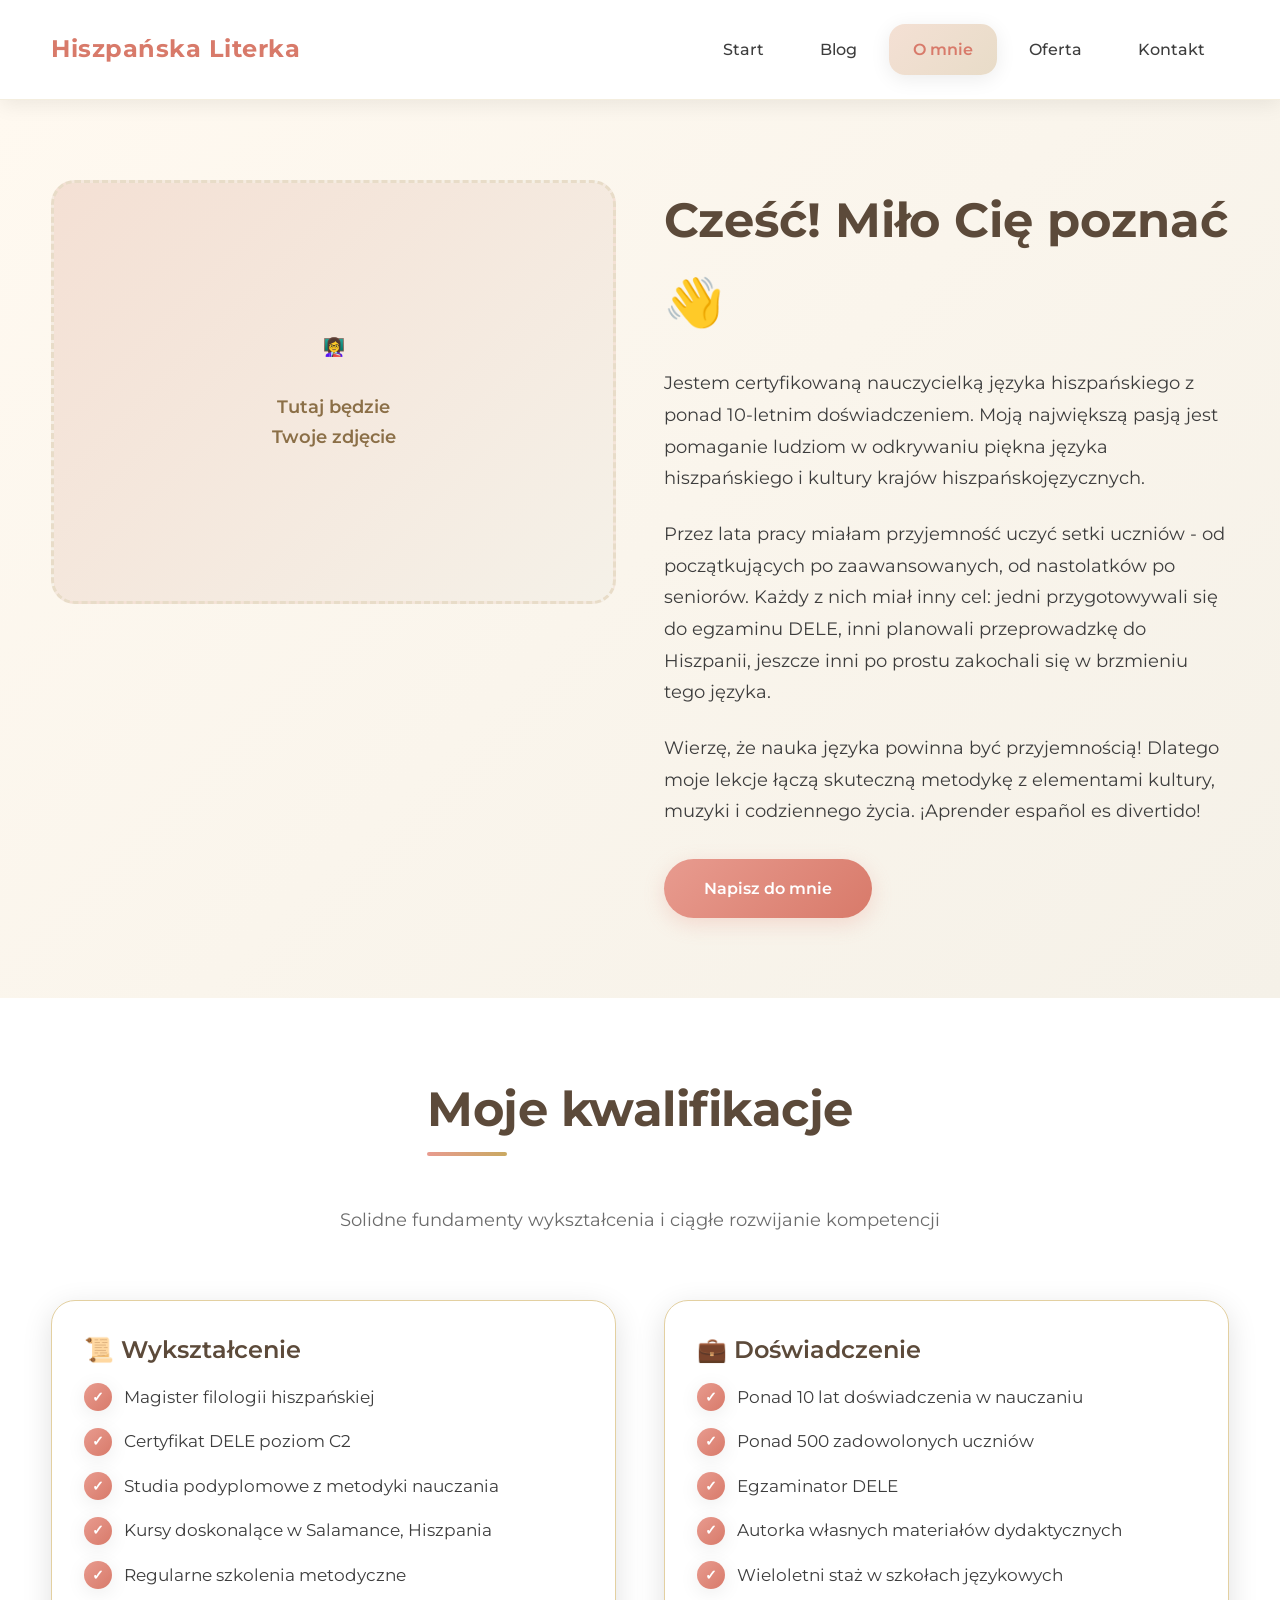
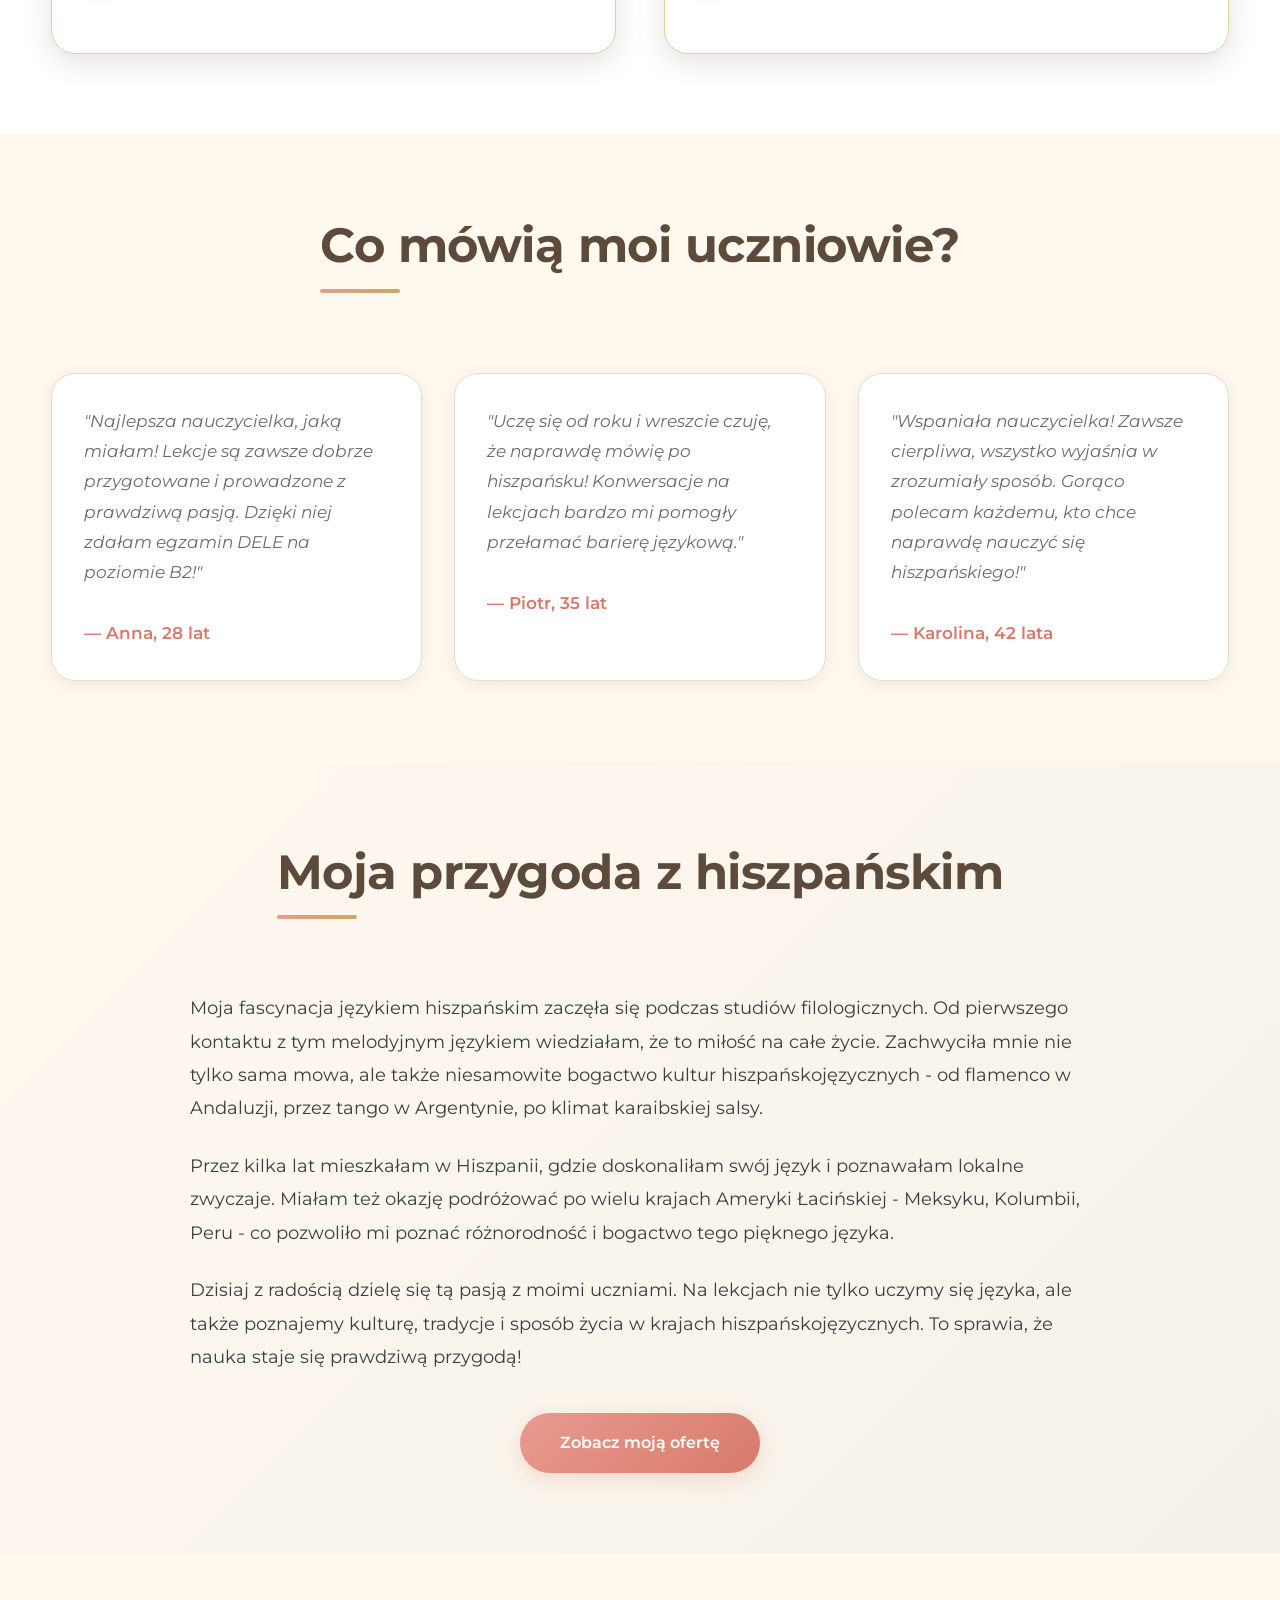
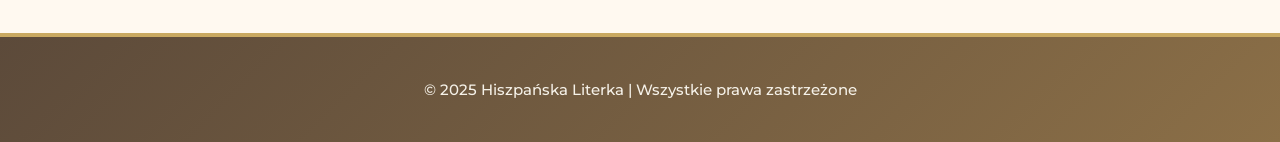
==== commit 2922c9fc: "feat: French-style redesign inspired by Francuska Literka ✨ HISZPAŃSKA LITERKA - WARM & FRIENDLY DES" ====
--- a/about.html
+++ b/about.html
@@ -3,88 +3,86 @@
   <head>
     <meta charset="UTF-8" />
     <meta name="viewport" content="width=device-width, initial-scale=1.0" />
-    <title>About - Español Élégant</title>
-    <meta name="description" content="Meet your guide to Spanish language mastery. Experience, credentials, and passion for linguistic excellence." />
+    <title>O mnie - Nauczycielka Hiszpańskiego | Hiszpańska Literka</title>
+    <meta name="description" content="Poznaj swoją nauczycielkę hiszpańskiego. Doświadczenie, pasja i indywidualne podejście do każdego ucznia." />
     <link rel="preconnect" href="https://fonts.googleapis.com" />
     <link rel="preconnect" href="https://fonts.gstatic.com" crossorigin />
-    <link href="https://fonts.googleapis.com/css2?family=Cormorant+Garamond:ital,wght@0,300;0,400;0,500;1,300;1,400;1,500&family=Montserrat:wght@300;400;500;600;700&display=swap" rel="stylesheet" />
+    <link href="https://fonts.googleapis.com/css2?family=Montserrat:wght@400;500;600;700;800&display=swap" rel="stylesheet" />
     <link rel="stylesheet" href="./styles.css" />
     <script defer src="./script.js"></script>
   </head>
   <body>
     <header class="site-header">
       <div class="container nav">
-        <a class="logo" href="index.html" aria-label="Home - Español Élégant">ESPAÑOL</a>
+        <a class="logo" href="index.html" aria-label="Strona główna">Hiszpańska Literka</a>
         <button class="nav__toggle" aria-expanded="false" aria-controls="primary-nav">
           <span class="sr-only">Menu</span>
           <span class="burger" aria-hidden="true"></span>
         </button>
-        <nav id="primary-nav" class="nav__menu" aria-label="Main Navigation">
-          <a href="index.html">Home</a>
-          <a href="blog.html">Journal</a>
-          <a href="about.html" class="is-active">About</a>
-          <a href="offer.html">Services</a>
-          <a href="contact.html">Contact</a>
+        <nav id="primary-nav" class="nav__menu" aria-label="Główna nawigacja">
+          <a href="index.html">Start</a>
+          <a href="blog.html">Blog</a>
+          <a href="about.html" class="is-active">O mnie</a>
+          <a href="offer.html">Oferta</a>
+          <a href="contact.html">Kontakt</a>
         </nav>
       </div>
     </header>
 
     <main>
-      <section class="section" style="background: linear-gradient(to bottom, var(--white) 0%, var(--cream) 100%);">
+      <section class="section" style="background: linear-gradient(135deg, var(--cream) 0%, var(--beige-light) 100%);">
         <div class="container grid-two">
-          <div class="photo-placeholder" role="img" aria-label="Portrait">
-            <span>Your Portrait<br>Here</span>
+          <div class="photo-placeholder" role="img" aria-label="Zdjęcie nauczycielki">
+            <span>👩‍🏫<br><br>Tutaj będzie<br>Twoje zdjęcie</span>
           </div>
           <div>
-            <h1 style="font-family: 'Cormorant Garamond', Georgia, serif; font-size: 3.5rem; font-weight: 300; font-style: italic; margin-bottom: 2rem; line-height: 1.2;">A Passion for <span style="display: block; color: var(--gold);">Linguistic Excellence</span></h1>
-            <p style="font-size: 1.15rem; line-height: 2; margin-bottom: 2rem; font-weight: 300;">
-              Welcome. I am a certified Spanish language educator with over a decade of experience 
-              in refined instruction. My mission transcends mere language acquisition—it is about 
-              cultivating an appreciation for the beauty, nuance, and cultural richness of Spanish.
+            <h1 style="font-size: clamp(2rem, 4vw, 3rem); margin-bottom: 1.5rem; color: var(--dark-brown);">Cześć! Miło Cię poznać 👋</h1>
+            <p style="font-size: 1.1rem; line-height: 1.8; margin-bottom: 1.5rem; color: var(--text-dark);">
+              Jestem certyfikowaną nauczycielką języka hiszpańskiego z ponad 10-letnim doświadczeniem. 
+              Moją największą pasją jest pomaganie ludziom w odkrywaniu piękna języka hiszpańskiego 
+              i kultury krajów hiszpańskojęzycznych.
             </p>
-            <p style="font-size: 1.15rem; line-height: 2; margin-bottom: 2rem; font-weight: 300;">
-              Throughout my career, I have had the privilege of guiding hundreds of students—from 
-              beginners discovering their first Spanish words to advanced learners preparing for 
-              DELE examinations. Each student brings unique aspirations: some seek fluency for 
-              professional advancement, others for personal enrichment or cultural connection.
+            <p style="font-size: 1.1rem; line-height: 1.8; margin-bottom: 1.5rem; color: var(--text-dark);">
+              Przez lata pracy miałam przyjemność uczyć setki uczniów - od początkujących po zaawansowanych, 
+              od nastolatków po seniorów. Każdy z nich miał inny cel: jedni przygotowywali się do egzaminu DELE, 
+              inni planowali przeprowadzkę do Hiszpanii, jeszcze inni po prostu zakochali się w brzmieniu tego języka.
             </p>
-            <p style="font-size: 1.15rem; line-height: 2; margin-bottom: 3rem; font-weight: 300;">
-              I believe that language learning should be both intellectually stimulating and 
-              personally rewarding. My approach combines rigorous methodology with cultural 
-              exploration, creating an educational experience that is as enlightening as it is effective.
+            <p style="font-size: 1.1rem; line-height: 1.8; margin-bottom: 2rem; color: var(--text-dark);">
+              Wierzę, że nauka języka powinna być przyjemnością! Dlatego moje lekcje łączą skuteczną metodykę 
+              z elementami kultury, muzyki i codziennego życia. ¡Aprender español es divertido!
             </p>
-            <a class="btn" href="contact.html"><span>Connect With Me</span></a>
+            <a class="btn" href="contact.html"><span>Napisz do mnie</span></a>
           </div>
         </div>
       </section>
 
       <section class="section" style="background: var(--white);">
         <div class="container">
-          <div style="text-align: center; max-width: 800px; margin: 0 auto 5rem;">
-            <h2 style="display: block; margin-bottom: 2rem;">Credentials & Experience</h2>
-            <p style="font-size: 1.1rem; line-height: 2; font-weight: 300; color: var(--charcoal);">
-              A foundation built on academic excellence and continuous professional development.
+          <div style="text-align: center; max-width: 800px; margin: 0 auto 4rem;">
+            <h2 style="display: inline-block;">Moje kwalifikacje</h2>
+            <p style="font-size: 1.1rem; line-height: 1.8; margin-top: 1rem; color: var(--text-light);">
+              Solidne fundamenty wykształcenia i ciągłe rozwijanie kompetencji
             </p>
           </div>
           <div class="grid-two">
             <div class="card card--elevated">
-              <h3>Academic Foundation</h3>
+              <h3>📜 Wykształcenie</h3>
               <ul class="list list--checks">
-                <li>Master's Degree in Spanish Philology</li>
-                <li>DELE C2 Certification (Native-level proficiency)</li>
-                <li>Postgraduate Studies in Language Pedagogy</li>
-                <li>Advanced Methodology Courses, Salamanca</li>
-                <li>Continuous Professional Development</li>
+                <li>Magister filologii hiszpańskiej</li>
+                <li>Certyfikat DELE poziom C2</li>
+                <li>Studia podyplomowe z metodyki nauczania</li>
+                <li>Kursy doskonalące w Salamance, Hiszpania</li>
+                <li>Regularne szkolenia metodyczne</li>
               </ul>
             </div>
             <div class="card card--elevated">
-              <h3>Professional Experience</h3>
+              <h3>💼 Doświadczenie</h3>
               <ul class="list list--checks">
-                <li>10+ years of specialized instruction</li>
-                <li>500+ satisfied students worldwide</li>
-                <li>Official DELE Examiner</li>
-                <li>Author of proprietary teaching materials</li>
-                <li>Cultural immersion program designer</li>
+                <li>Ponad 10 lat doświadczenia w nauczaniu</li>
+                <li>Ponad 500 zadowolonych uczniów</li>
+                <li>Egzaminator DELE</li>
+                <li>Autorka własnych materiałów dydaktycznych</li>
+                <li>Wieloletni staż w szkołach językowych</li>
               </ul>
             </div>
           </div>
@@ -93,62 +91,59 @@
 
       <section class="section">
         <div class="container">
-          <div style="text-align: center; margin-bottom: 4rem;">
-            <h2 style="display: block; margin-bottom: 2rem;">Student Testimonials</h2>
-            <p style="font-size: 1.1rem; line-height: 2; font-weight: 300; color: var(--charcoal); max-width: 700px; margin: 0 auto;">
-              Voices of those who have experienced the transformation.
-            </p>
+          <div style="text-align: center; margin-bottom: 3rem;">
+            <h2 style="display: inline-block;">Co mówią moi uczniowie?</h2>
           </div>
           <div class="cards">
             <div class="card">
-              <p style="font-style: italic; margin-bottom: 2rem; color: var(--charcoal); line-height: 2; font-weight: 300; font-size: 1.05rem;">
-                "An exceptional educator. Her lessons are meticulously prepared and delivered with 
-                genuine passion. Thanks to her guidance, I successfully achieved DELE B2 certification."
+              <p style="font-style: italic; margin-bottom: 2rem; color: var(--text-light); line-height: 1.8; font-size: 1.05rem;">
+                "Najlepsza nauczycielka, jaką miałam! Lekcje są zawsze dobrze przygotowane 
+                i prowadzone z prawdziwą pasją. Dzięki niej zdałam egzamin DELE na poziomie B2!"
               </p>
-              <p style="font-weight: 400; color: var(--gold); letter-spacing: 1px;">— ANNA K.</p>
+              <p style="font-weight: 600; color: var(--terracotta); font-size: 1.05rem;">— Anna, 28 lat</p>
             </div>
             <div class="card">
-              <p style="font-style: italic; margin-bottom: 2rem; color: var(--charcoal); line-height: 2; font-weight: 300; font-size: 1.05rem;">
-                "After a year of study, I finally feel confident speaking Spanish. The conversational 
-                approach was transformative in overcoming my linguistic hesitation."
+              <p style="font-style: italic; margin-bottom: 2rem; color: var(--text-light); line-height: 1.8; font-size: 1.05rem;">
+                "Uczę się od roku i wreszcie czuję, że naprawdę mówię po hiszpańsku! 
+                Konwersacje na lekcjach bardzo mi pomogły przełamać barierę językową."
               </p>
-              <p style="font-weight: 400; color: var(--gold); letter-spacing: 1px;">— PETER M.</p>
+              <p style="font-weight: 600; color: var(--terracotta); font-size: 1.05rem;">— Piotr, 35 lat</p>
             </div>
             <div class="card">
-              <p style="font-style: italic; margin-bottom: 2rem; color: var(--charcoal); line-height: 2; font-weight: 300; font-size: 1.05rem;">
-                "Extraordinary patience and clarity. Every concept is explained with precision and 
-                understanding. I recommend her without reservation to serious learners."
+              <p style="font-style: italic; margin-bottom: 2rem; color: var(--text-light); line-height: 1.8; font-size: 1.05rem;">
+                "Wspaniała nauczycielka! Zawsze cierpliwa, wszystko wyjaśnia w zrozumiały sposób. 
+                Gorąco polecam każdemu, kto chce naprawdę nauczyć się hiszpańskiego!"
               </p>
-              <p style="font-weight: 400; color: var(--gold); letter-spacing: 1px;">— CAROLINE R.</p>
+              <p style="font-weight: 600; color: var(--terracotta); font-size: 1.05rem;">— Karolina, 42 lata</p>
             </div>
           </div>
         </div>
       </section>
 
-      <section class="section" style="background: linear-gradient(to bottom, var(--white) 0%, var(--cream) 100%);">
+      <section class="section" style="background: linear-gradient(135deg, var(--cream) 0%, var(--beige-light) 100%);">
         <div class="container">
-          <div style="text-align: center; margin-bottom: 3rem;">
-            <h2 style="display: block; margin-bottom: 2rem;">My Journey</h2>
+          <div style="text-align: center; margin-bottom: 2.5rem;">
+            <h2 style="display: inline-block;">Moja przygoda z hiszpańskim</h2>
           </div>
           <div style="max-width: 900px; margin: 0 auto;">
-            <p style="font-size: 1.15rem; line-height: 2; margin-bottom: 2rem; font-weight: 300;">
-              My love affair with Spanish began during university studies. I was captivated not only 
-              by the language's melodious quality but also by the extraordinary cultural diversity 
-              of the Spanish-speaking world—from Andalusian flamenco to Argentine tango, from Cuban salsa 
-              to the literary richness spanning centuries.
+            <p style="font-size: 1.1rem; line-height: 1.9; margin-bottom: 1.5rem; color: var(--text-dark);">
+              Moja fascynacja językiem hiszpańskim zaczęła się podczas studiów filologicznych. 
+              Od pierwszego kontaktu z tym melodyjnym językiem wiedziałam, że to miłość na całe życie. 
+              Zachwyciła mnie nie tylko sama mowa, ale także niesamowite bogactwo kultur hiszpańskojęzycznych 
+              - od flamenco w Andaluzji, przez tango w Argentynie, po klimat karaibskiej salsy.
             </p>
-            <p style="font-size: 1.15rem; line-height: 2; margin-bottom: 2rem; font-weight: 300;">
-              Years of residence in Spain deepened my linguistic mastery and cultural understanding. 
-              Extensive travels throughout Latin America—Mexico, Colombia, Peru—revealed the beautiful 
-              diversity within the Spanish language and its countless regional expressions.
+            <p style="font-size: 1.1rem; line-height: 1.9; margin-bottom: 1.5rem; color: var(--text-dark);">
+              Przez kilka lat mieszkałam w Hiszpanii, gdzie doskonaliłam swój język i poznawałam lokalne zwyczaje. 
+              Miałam też okazję podróżować po wielu krajach Ameryki Łacińskiej - Meksyku, Kolumbii, Peru - 
+              co pozwoliło mi poznać różnorodność i bogactwo tego pięknego języka.
             </p>
-            <p style="font-size: 1.15rem; line-height: 2; margin-bottom: 3rem; font-weight: 300;">
-              Today, I am devoted to sharing this passion with discerning students. In my lessons, 
-              you will not merely learn a language—you will discover a world of culture, tradition, 
-              and human connection that transcends linguistic boundaries.
+            <p style="font-size: 1.1rem; line-height: 1.9; margin-bottom: 2.5rem; color: var(--text-dark);">
+              Dzisiaj z radością dzielę się tą pasją z moimi uczniami. Na lekcjach nie tylko uczymy się języka, 
+              ale także poznajemy kulturę, tradycje i sposób życia w krajach hiszpańskojęzycznych. 
+              To sprawia, że nauka staje się prawdziwą przygodą!
             </p>
             <div style="text-align: center;">
-              <a class="btn" href="offer.html"><span>View Services</span></a>
+              <a class="btn" href="offer.html"><span>Zobacz moją ofertę</span></a>
             </div>
           </div>
         </div>
@@ -157,7 +152,7 @@
 
     <footer class="site-footer">
       <div class="container">
-        <p>© 2025 Español Élégant · All Rights Reserved</p>
+        <p>© 2025 Hiszpańska Literka | Wszystkie prawa zastrzeżone</p>
       </div>
     </footer>
   </body>
--- a/styles.css
+++ b/styles.css
@@ -1,30 +1,36 @@
-/* Fashion-Style Spanish Teacher Website - Luxury Edition */
-/* Elegant Color Palette */
+/* French Teaching Style - Warm & Professional */
+/* Inspired by Francuska Literka */
+
 :root {
-  --black: #000000;
+  /* Warm Color Palette */
+  --beige-light: #F5F1E8;
+  --beige: #E8DCC8;
+  --cream: #FFF9F0;
+  --peach: #F4E0D4;
+  --coral: #E89B8F;
+  --terracotta: #D87A6A;
+  --brown: #8B6F47;
+  --dark-brown: #5C4A3A;
+  --text-dark: #3D3D3D;
+  --text-light: #6B6B6B;
+  
+  /* Accent Colors */
+  --gold: #C9A961;
+  --gold-light: #E3D0A1;
   --white: #FFFFFF;
-  --cream: #FAF9F6;
-  --gold: #D4AF37;
-  --rose-gold: #B76E79;
-  --charcoal: #36454F;
-  --pearl: #EAE0D5;
-  --champagne: #F7E7CE;
   
-  /* Luxury Gradients */
-  --gradient-gold: linear-gradient(135deg, #D4AF37 0%, #FFE082 100%);
-  --gradient-rose: linear-gradient(135deg, #B76E79 0%, #E8C4D4 100%);
-  --gradient-dark: linear-gradient(180deg, #000000 0%, #36454F 100%);
-  --gradient-elegant: linear-gradient(135deg, #FAF9F6 0%, #EAE0D5 100%);
+  /* Shadows */
+  --shadow-soft: 0 4px 20px rgba(0, 0, 0, 0.08);
+  --shadow-medium: 0 8px 30px rgba(0, 0, 0, 0.12);
+  --shadow-hover: 0 12px 40px rgba(0, 0, 0, 0.15);
   
-  /* Elegant Shadows */
-  --shadow-subtle: 0 2px 12px rgba(0, 0, 0, 0.04);
-  --shadow-soft: 0 8px 30px rgba(0, 0, 0, 0.08);
-  --shadow-medium: 0 15px 50px rgba(0, 0, 0, 0.12);
-  --shadow-bold: 0 25px 70px rgba(0, 0, 0, 0.15);
-  --shadow-gold: 0 10px 40px rgba(212, 175, 55, 0.25);
-}
-
-/* Base Styles - Minimalist Foundation */
+  /* Border Radius */
+  --radius-sm: 8px;
+  --radius-md: 16px;
+  --radius-lg: 24px;
+}
+
+/* Reset & Base */
 * {
   box-sizing: border-box;
   margin: 0;
@@ -37,16 +43,15 @@
 }
 
 body {
-  font-family: 'Montserrat', 'Cormorant Garamond', Georgia, serif;
-  line-height: 1.8;
-  color: var(--charcoal);
+  font-family: 'Montserrat', -apple-system, BlinkMacSystemFont, 'Segoe UI', Roboto, sans-serif;
+  line-height: 1.7;
+  color: var(--text-dark);
   background: var(--cream);
   overflow-x: hidden;
-  font-weight: 300;
-  letter-spacing: 0.3px;
-}
-
-/* Elegant Background Texture */
+  font-weight: 400;
+}
+
+/* Subtle Pattern Background */
 body::before {
   content: '';
   position: fixed;
@@ -55,12 +60,10 @@
   right: 0;
   bottom: 0;
   background-image: 
-    linear-gradient(45deg, transparent 48%, rgba(212, 175, 55, 0.02) 49%, rgba(212, 175, 55, 0.02) 51%, transparent 52%),
-    linear-gradient(-45deg, transparent 48%, rgba(212, 175, 55, 0.02) 49%, rgba(212, 175, 55, 0.02) 51%, transparent 52%);
-  background-size: 40px 40px;
+    radial-gradient(circle at 20% 50%, rgba(232, 155, 143, 0.03) 0%, transparent 50%),
+    radial-gradient(circle at 80% 80%, rgba(201, 169, 97, 0.03) 0%, transparent 50%);
   pointer-events: none;
   z-index: 0;
-  opacity: 0.5;
 }
 
 main {
@@ -76,7 +79,7 @@
 a {
   color: inherit;
   text-decoration: none;
-  transition: all 0.4s cubic-bezier(0.4, 0, 0.2, 1);
+  transition: all 0.3s ease;
 }
 
 .sr-only {
@@ -90,14 +93,14 @@
   border: 0;
 }
 
-/* Layout - Clean & Spacious */
+/* Layout */
 .container {
-  width: min(1300px, 92%);
+  width: min(1200px, 92%);
   margin-inline: auto;
 }
 
 .section {
-  padding: 8rem 0;
+  padding: 5rem 0;
   position: relative;
 }
 
@@ -105,17 +108,17 @@
   background: transparent;
 }
 
-/* Luxury Header - Minimalist & Elegant */
+/* Header - Warm & Welcoming */
 .site-header {
-  background: rgba(255, 255, 255, 0.98);
-  backdrop-filter: blur(20px) saturate(180%);
-  -webkit-backdrop-filter: blur(20px) saturate(180%);
-  border-bottom: 1px solid rgba(212, 175, 55, 0.15);
-  box-shadow: var(--shadow-subtle);
+  background: rgba(255, 255, 255, 0.95);
+  backdrop-filter: blur(10px);
+  -webkit-backdrop-filter: blur(10px);
+  border-bottom: 1px solid rgba(201, 169, 97, 0.2);
+  box-shadow: var(--shadow-soft);
   position: sticky;
   top: 0;
   z-index: 1000;
-  transition: all 0.4s ease;
+  transition: all 0.3s ease;
 }
 
 .nav {
@@ -123,60 +126,51 @@
   align-items: center;
   justify-content: space-between;
   gap: 2rem;
-  padding: 1.8rem 0;
+  padding: 1.5rem 0;
 }
 
 .logo {
-  font-family: 'Cormorant Garamond', Georgia, serif;
-  font-weight: 400;
-  font-size: 1.8rem;
-  color: var(--black);
-  letter-spacing: 3px;
-  text-transform: uppercase;
-  position: relative;
-  transition: all 0.4s ease;
-  font-style: italic;
-}
-
-.logo::after {
-  content: '';
-  position: absolute;
-  bottom: -8px;
-  left: 0;
-  width: 0;
-  height: 1px;
-  background: var(--gold);
-  transition: width 0.4s ease;
-}
-
-.logo:hover::after {
-  width: 100%;
-}
-
-/* Navigation Toggle - Minimal */
+  font-weight: 700;
+  font-size: 1.5rem;
+  color: var(--terracotta);
+  letter-spacing: 0.5px;
+  position: relative;
+  transition: all 0.3s ease;
+}
+
+.logo:hover {
+  color: var(--coral);
+  transform: translateY(-2px);
+}
+
+/* Navigation Toggle */
 .nav__toggle {
-  background: transparent;
-  border: 1px solid rgba(0, 0, 0, 0.1);
-  border-radius: 0;
-  padding: 0.8rem 1rem;
+  background: var(--white);
+  border: 2px solid var(--beige);
+  border-radius: var(--radius-sm);
+  padding: 0.7rem 1rem;
   display: inline-flex;
   align-items: center;
   gap: 0.5rem;
   cursor: pointer;
   transition: all 0.3s ease;
+  box-shadow: var(--shadow-soft);
 }
 
 .nav__toggle:hover {
-  border-color: var(--gold);
-  background: rgba(212, 175, 55, 0.05);
+  border-color: var(--coral);
+  background: var(--peach);
+  transform: translateY(-2px);
+  box-shadow: var(--shadow-medium);
 }
 
 .burger {
-  width: 26px;
-  height: 1px;
-  background: var(--black);
+  width: 24px;
+  height: 2px;
+  background: var(--terracotta);
   position: relative;
   display: block;
+  border-radius: 2px;
   transition: all 0.3s ease;
 }
 
@@ -185,45 +179,44 @@
   content: "";
   position: absolute;
   left: 0;
-  width: 26px;
-  height: 1px;
-  background: var(--black);
+  width: 24px;
+  height: 2px;
+  background: var(--terracotta);
+  border-radius: 2px;
   transition: all 0.3s ease;
 }
 
 .burger::before {
-  top: -8px;
+  top: -7px;
 }
 
 .burger::after {
-  top: 8px;
-}
-
-/* Elegant Navigation Menu */
+  top: 7px;
+}
+
+/* Navigation Menu */
 .nav__menu {
   position: fixed;
-  inset: 95px 0 auto 0;
+  inset: 85px 0 auto 0;
   background: rgba(255, 255, 255, 0.98);
-  backdrop-filter: blur(30px);
-  -webkit-backdrop-filter: blur(30px);
-  border-bottom: 1px solid rgba(212, 175, 55, 0.15);
-  box-shadow: var(--shadow-soft);
+  backdrop-filter: blur(20px);
+  -webkit-backdrop-filter: blur(20px);
+  border-bottom: 1px solid rgba(201, 169, 97, 0.2);
+  box-shadow: var(--shadow-medium);
   display: grid;
-  gap: 0;
-  padding: 2.5rem 2rem;
+  gap: 0.5rem;
+  padding: 2rem 1.5rem;
   transform: translateY(-120%);
-  transition: transform 0.5s cubic-bezier(0.4, 0, 0.2, 1);
+  transition: transform 0.4s cubic-bezier(0.4, 0, 0.2, 1);
 }
 
 .nav__menu a {
-  padding: 1.2rem 2rem;
-  border-bottom: 1px solid rgba(0, 0, 0, 0.05);
-  transition: all 0.4s ease;
-  font-weight: 400;
-  letter-spacing: 2px;
-  text-transform: uppercase;
-  font-size: 0.85rem;
-  position: relative;
+  padding: 1rem 1.5rem;
+  border-radius: var(--radius-md);
+  transition: all 0.3s ease;
+  font-weight: 500;
+  position: relative;
+  color: var(--text-dark);
 }
 
 .nav__menu a::before {
@@ -232,25 +225,28 @@
   left: 0;
   top: 50%;
   transform: translateY(-50%);
-  width: 0;
-  height: 1px;
-  background: var(--gold);
-  transition: width 0.4s ease;
+  width: 4px;
+  height: 0;
+  background: var(--terracotta);
+  border-radius: 2px;
+  transition: height 0.3s ease;
 }
 
 .nav__menu a:hover {
-  padding-left: 3rem;
-  color: var(--gold);
+  background: var(--peach);
+  color: var(--terracotta);
+  padding-left: 2rem;
 }
 
 .nav__menu a:hover::before {
-  width: 20px;
+  height: 60%;
 }
 
 .nav__menu .is-active {
-  color: var(--gold);
-  background: rgba(212, 175, 55, 0.05);
-  border-left: 2px solid var(--gold);
+  background: linear-gradient(135deg, var(--peach) 0%, var(--beige) 100%);
+  color: var(--terracotta);
+  font-weight: 600;
+  box-shadow: var(--shadow-soft);
 }
 
 .nav__menu.is-open {
@@ -273,27 +269,19 @@
     box-shadow: none;
   }
   .nav__menu a {
-    border: none;
-    padding: 0.5rem 1.5rem;
+    padding: 0.75rem 1.5rem;
   }
   .nav__menu a:hover {
     padding-left: 1.5rem;
   }
-  .nav__menu a::before {
-    display: none;
-  }
-  .nav__menu .is-active {
-    border: none;
-    border-bottom: 1px solid var(--gold);
-  }
-}
-
-/* Hero Section - Editorial Style */
+}
+
+/* Hero Section - Warm & Inviting */
 .hero {
-  padding: 10rem 0;
+  padding: 6rem 0;
   position: relative;
   overflow: hidden;
-  background: linear-gradient(to bottom, var(--white) 0%, var(--cream) 100%);
+  background: linear-gradient(135deg, var(--cream) 0%, var(--beige-light) 100%);
 }
 
 .hero::before {
@@ -301,49 +289,46 @@
   position: absolute;
   top: -10%;
   right: -5%;
-  width: 600px;
-  height: 600px;
-  border: 1px solid rgba(212, 175, 55, 0.1);
+  width: 500px;
+  height: 500px;
+  background: radial-gradient(circle, rgba(232, 155, 143, 0.15) 0%, transparent 70%);
   border-radius: 50%;
-  animation: floatSlow 30s ease-in-out infinite;
-}
-
-@keyframes floatSlow {
-  0%, 100% { transform: translate(0, 0) scale(1); }
-  50% { transform: translate(-30px, -30px) scale(1.1); }
+  animation: float 20s ease-in-out infinite;
+}
+
+@keyframes float {
+  0%, 100% { transform: translate(0, 0); }
+  50% { transform: translate(-30px, -30px); }
 }
 
 .hero__inner {
   display: grid;
-  gap: 4rem;
+  gap: 3rem;
   align-items: center;
   position: relative;
   z-index: 1;
 }
 
 .hero__content h1 {
-  font-family: 'Cormorant Garamond', Georgia, serif;
-  font-size: clamp(3rem, 7vw, 6rem);
-  margin: 0 0 2rem;
-  font-weight: 300;
-  line-height: 1.1;
-  color: var(--black);
-  letter-spacing: -2px;
-  font-style: italic;
-  animation: fadeInUp 1s ease-out;
+  font-size: clamp(2.5rem, 6vw, 4.5rem);
+  margin: 0 0 1.5rem;
+  font-weight: 700;
+  line-height: 1.2;
+  color: var(--dark-brown);
+  letter-spacing: -1px;
+  animation: slideUp 0.8s ease-out;
 }
 
 .hero__content h1 span {
+  color: var(--terracotta);
   display: block;
-  color: var(--gold);
-  font-weight: 400;
   margin-top: 0.5rem;
 }
 
-@keyframes fadeInUp {
+@keyframes slideUp {
   from {
     opacity: 0;
-    transform: translateY(60px);
+    transform: translateY(30px);
   }
   to {
     opacity: 1;
@@ -352,36 +337,35 @@
 }
 
 .hero__content p {
-  margin: 0 0 3rem;
-  max-width: 55ch;
+  margin: 0 0 2.5rem;
+  max-width: 60ch;
   font-size: 1.15rem;
-  color: var(--charcoal);
-  line-height: 2;
-  font-weight: 300;
-  animation: fadeInUp 1s ease-out 0.2s backwards;
+  color: var(--text-light);
+  line-height: 1.8;
+  animation: slideUp 0.8s ease-out 0.2s backwards;
 }
 
 .hero__actions {
   display: flex;
-  gap: 1.5rem;
+  gap: 1rem;
   flex-wrap: wrap;
-  animation: fadeInUp 1s ease-out 0.4s backwards;
+  animation: slideUp 0.8s ease-out 0.4s backwards;
 }
 
 .hero__visual {
   display: none;
-  animation: fadeInUp 1s ease-out 0.3s backwards;
+  animation: slideUp 0.8s ease-out 0.3s backwards;
 }
 
 .hero__card {
   background: var(--white);
-  border: 1px solid rgba(212, 175, 55, 0.2);
-  padding: 3rem;
-  border-radius: 0;
-  box-shadow: var(--shadow-soft);
+  border: 1px solid var(--beige);
+  padding: 2.5rem;
+  border-radius: var(--radius-lg);
+  box-shadow: var(--shadow-medium);
   position: relative;
   overflow: hidden;
-  transition: all 0.5s ease;
+  transition: all 0.4s ease;
 }
 
 .hero__card::before {
@@ -389,38 +373,36 @@
   position: absolute;
   top: 0;
   left: 0;
-  width: 4px;
-  height: 100%;
-  background: var(--gradient-gold);
+  right: 0;
+  height: 5px;
+  background: linear-gradient(90deg, var(--coral) 0%, var(--gold) 100%);
 }
 
 .hero__card:hover {
-  transform: translateY(-15px);
-  box-shadow: var(--shadow-bold);
+  transform: translateY(-10px);
+  box-shadow: var(--shadow-hover);
 }
 
 .hero__badge {
   display: inline-block;
-  background: var(--black);
-  color: var(--gold);
-  padding: 1rem 2.5rem;
-  font-weight: 400;
-  font-size: 2rem;
-  letter-spacing: 2px;
-  border: 1px solid var(--gold);
-  font-family: 'Cormorant Garamond', Georgia, serif;
-  font-style: italic;
+  background: linear-gradient(135deg, var(--coral) 0%, var(--terracotta) 100%);
+  color: var(--white);
+  padding: 0.8rem 2rem;
+  border-radius: 50px;
+  font-weight: 700;
+  font-size: 1.8rem;
+  box-shadow: var(--shadow-soft);
 }
 
 .hero__tip {
   margin: 2rem 0 0;
   font-size: 1rem;
-  color: var(--charcoal);
-  font-weight: 300;
+  color: var(--text-dark);
   padding: 1.5rem;
-  background: var(--pearl);
-  border-left: 3px solid var(--gold);
-  line-height: 1.8;
+  background: var(--beige-light);
+  border-radius: var(--radius-md);
+  border-left: 4px solid var(--coral);
+  line-height: 1.7;
 }
 
 @media (min-width: 880px) {
@@ -432,223 +414,227 @@
   }
 }
 
-/* Grid Layout - Editorial */
+/* Grid Layout */
 .grid-two {
   display: grid;
-  gap: 4rem;
+  gap: 3rem;
   align-items: start;
 }
 
 @media (min-width: 860px) {
   .grid-two {
     grid-template-columns: 1fr 1fr;
-    gap: 6rem;
-  }
-}
-
-/* Typography - Fashion Editorial */
+  }
+}
+
+/* Typography */
 h2 {
-  font-family: 'Cormorant Garamond', Georgia, serif;
-  font-size: clamp(2.5rem, 5vw, 4rem);
-  font-weight: 300;
-  color: var(--black);
+  font-size: clamp(2rem, 4vw, 3rem);
+  font-weight: 700;
+  color: var(--dark-brown);
   margin-bottom: 2rem;
-  line-height: 1.2;
-  letter-spacing: -1px;
-  font-style: italic;
-  position: relative;
-  display: inline-block;
+  line-height: 1.3;
+  letter-spacing: -0.5px;
+  position: relative;
+  padding-bottom: 1rem;
 }
 
 h2::after {
   content: '';
   position: absolute;
-  bottom: -15px;
+  bottom: 0;
   left: 0;
   width: 80px;
-  height: 2px;
-  background: var(--gold);
+  height: 4px;
+  background: linear-gradient(90deg, var(--coral) 0%, var(--gold) 100%);
+  border-radius: 2px;
 }
 
 h3 {
-  font-family: 'Cormorant Garamond', Georgia, serif;
-  font-size: 1.8rem;
-  font-weight: 400;
-  color: var(--black);
+  font-size: 1.5rem;
+  font-weight: 600;
+  color: var(--dark-brown);
   margin-bottom: 1rem;
-  letter-spacing: 1px;
-}
-
-/* Luxury Cards */
+  line-height: 1.4;
+}
+
+/* Cards - Warm & Rounded */
 .cards {
   display: grid;
-  grid-template-columns: repeat(auto-fill, minmax(350px, 1fr));
-  gap: 3rem;
+  grid-template-columns: repeat(auto-fill, minmax(300px, 1fr));
+  gap: 2rem;
 }
 
 .card {
   background: var(--white);
-  border: 1px solid rgba(0, 0, 0, 0.08);
-  padding: 3rem;
-  box-shadow: var(--shadow-subtle);
-  transition: all 0.5s cubic-bezier(0.4, 0, 0.2, 1);
-  position: relative;
-}
-
-.card::after {
+  border: 1px solid var(--beige);
+  border-radius: var(--radius-lg);
+  padding: 2rem;
+  box-shadow: var(--shadow-soft);
+  transition: all 0.4s cubic-bezier(0.4, 0, 0.2, 1);
+  position: relative;
+  overflow: hidden;
+}
+
+.card::before {
   content: '';
   position: absolute;
-  bottom: 0;
+  top: 0;
   left: 0;
   right: 0;
   height: 0;
-  background: var(--gradient-gold);
-  transition: height 0.4s ease;
-}
-
-.card:hover::after {
+  background: linear-gradient(90deg, var(--coral) 0%, var(--gold) 100%);
+  transition: height 0.3s ease;
+}
+
+.card:hover::before {
   height: 4px;
 }
 
 .card--elevated {
-  box-shadow: var(--shadow-soft);
-  border-color: rgba(212, 175, 55, 0.2);
+  box-shadow: var(--shadow-medium);
+  border-color: var(--gold-light);
 }
 
 .card:hover {
-  transform: translateY(-10px);
-  box-shadow: var(--shadow-medium);
-  border-color: var(--gold);
+  transform: translateY(-8px);
+  box-shadow: var(--shadow-hover);
+  border-color: var(--coral);
 }
 
 .card__img {
   aspect-ratio: 16/9;
-  background: linear-gradient(135deg, rgba(212, 175, 55, 0.05) 0%, rgba(183, 110, 121, 0.05) 100%);
-  border: 1px solid rgba(212, 175, 55, 0.2);
+  background: linear-gradient(135deg, var(--peach) 0%, var(--beige-light) 100%);
+  border: 2px dashed var(--beige);
+  border-radius: var(--radius-md);
   display: grid;
   place-items: center;
-  color: var(--gold);
+  color: var(--brown);
   font-size: 1rem;
-  font-weight: 300;
-  margin-bottom: 2rem;
+  font-weight: 600;
+  margin-bottom: 1.5rem;
   overflow: hidden;
-  transition: all 0.4s ease;
-  letter-spacing: 2px;
-  text-transform: uppercase;
+  transition: all 0.3s ease;
 }
 
 .card__img:hover {
-  background: linear-gradient(135deg, rgba(212, 175, 55, 0.1) 0%, rgba(183, 110, 121, 0.1) 100%);
-  border-color: var(--gold);
+  border-color: var(--coral);
+  background: linear-gradient(135deg, var(--coral) 0%, var(--peach) 100%);
+  color: var(--white);
 }
 
 .card__img img {
   width: 100%;
   height: 100%;
   object-fit: cover;
-  transition: transform 0.6s ease;
-  filter: grayscale(20%);
+  transition: transform 0.4s ease;
 }
 
 .card:hover .card__img img {
-  transform: scale(1.08);
-  filter: grayscale(0%);
+  transform: scale(1.1);
 }
 
 .card__title {
-  margin: 1rem 0 1.5rem;
-  font-weight: 400;
-  font-size: 1.6rem;
-  color: var(--black);
-  font-family: 'Cormorant Garamond', Georgia, serif;
-  letter-spacing: 1px;
+  margin: 0.5rem 0 1rem;
+  font-weight: 600;
+  font-size: 1.4rem;
+  color: var(--dark-brown);
 }
 
 .card__excerpt {
-  margin: 1rem 0 2rem;
-  color: var(--charcoal);
-  line-height: 1.9;
-  font-weight: 300;
+  margin: 0.5rem 0 1.5rem;
+  color: var(--text-light);
+  line-height: 1.7;
 }
 
 .card__actions {
   display: flex;
-  gap: 1.5rem;
+  gap: 1rem;
   align-items: center;
   flex-wrap: wrap;
 }
 
-/* Elegant Lists */
+/* Lists */
 .list {
   padding: 0;
-  margin: 0 0 2.5rem;
+  margin: 0 0 2rem;
   list-style: none;
 }
 
 .list--checks li {
   position: relative;
-  padding-left: 3rem;
-  margin: 1.5rem 0;
-  color: var(--charcoal);
-  font-weight: 300;
+  padding-left: 2.5rem;
+  margin: 1rem 0;
+  color: var(--text-dark);
+  font-weight: 400;
   font-size: 1.05rem;
-  line-height: 1.8;
   transition: all 0.3s ease;
 }
 
 .list--checks li:hover {
-  transform: translateX(10px);
-  color: var(--black);
+  transform: translateX(5px);
+  color: var(--terracotta);
 }
 
 .list--checks li::before {
-  content: '';
+  content: '✓';
   position: absolute;
   left: 0;
-  top: 0.6rem;
-  width: 20px;
-  height: 1px;
-  background: var(--gold);
-}
-
-/* Luxury Buttons */
+  top: 50%;
+  transform: translateY(-50%);
+  width: 28px;
+  height: 28px;
+  background: linear-gradient(135deg, var(--coral) 0%, var(--terracotta) 100%);
+  color: var(--white);
+  border-radius: 50%;
+  display: flex;
+  align-items: center;
+  justify-content: center;
+  font-weight: 700;
+  font-size: 0.9rem;
+  box-shadow: var(--shadow-soft);
+}
+
+/* Buttons - Warm & Friendly */
 .btn {
   display: inline-flex;
   align-items: center;
   justify-content: center;
-  gap: 1rem;
-  padding: 1.2rem 3rem;
-  border: 1px solid var(--black);
-  background: var(--black);
+  gap: 0.75rem;
+  padding: 1rem 2.5rem;
+  border-radius: 50px;
+  border: none;
+  background: linear-gradient(135deg, var(--coral) 0%, var(--terracotta) 100%);
   color: var(--white);
-  font-weight: 400;
-  font-size: 0.9rem;
+  font-weight: 600;
+  font-size: 1rem;
   cursor: pointer;
-  transition: all 0.4s cubic-bezier(0.4, 0, 0.2, 1);
+  transition: all 0.3s cubic-bezier(0.4, 0, 0.2, 1);
+  box-shadow: 0 6px 20px rgba(232, 155, 143, 0.3);
   position: relative;
   overflow: hidden;
-  text-transform: uppercase;
-  letter-spacing: 3px;
 }
 
 .btn::before {
   content: '';
   position: absolute;
   inset: 0;
-  background: var(--gold);
-  transform: scaleX(0);
-  transform-origin: left;
-  transition: transform 0.4s ease;
-  z-index: 0;
+  background: linear-gradient(135deg, var(--terracotta) 0%, var(--coral) 100%);
+  opacity: 0;
+  transition: opacity 0.3s ease;
 }
 
 .btn:hover {
-  border-color: var(--gold);
-  color: var(--black);
+  transform: translateY(-3px) scale(1.02);
+  box-shadow: 0 10px 30px rgba(232, 155, 143, 0.4);
 }
 
 .btn:hover::before {
-  transform: scaleX(1);
+  opacity: 1;
+}
+
+.btn:active {
+  transform: translateY(-1px) scale(1);
 }
 
 .btn span {
@@ -657,62 +643,57 @@
 }
 
 .btn--secondary {
-  background: transparent;
-  color: var(--black);
-  border: 1px solid var(--black);
+  background: var(--white);
+  color: var(--terracotta);
+  border: 2px solid var(--coral);
+  box-shadow: 0 6px 20px rgba(232, 155, 143, 0.2);
 }
 
 .btn--secondary::before {
-  background: var(--black);
+  background: linear-gradient(135deg, var(--coral) 0%, var(--terracotta) 100%);
 }
 
 .btn--secondary:hover {
   color: var(--white);
-  border-color: var(--black);
+  border-color: var(--terracotta);
 }
 
 .btn--link {
   background: transparent;
-  color: var(--gold);
+  color: var(--terracotta);
   border: none;
+  box-shadow: none;
   padding-left: 0;
-  text-transform: none;
-  letter-spacing: 1px;
-  font-weight: 300;
-  position: relative;
+  font-weight: 600;
+  text-decoration: underline;
+  text-decoration-color: transparent;
+  transition: all 0.3s ease;
+}
+
+.btn--link:hover {
+  color: var(--coral);
+  text-decoration-color: var(--coral);
+  transform: translateX(5px);
+  box-shadow: none;
 }
 
 .btn--link::before {
   display: none;
 }
 
-.btn--link::after {
-  content: '→';
-  margin-left: 0.5rem;
-  transition: margin-left 0.3s ease;
-}
-
-.btn--link:hover {
-  color: var(--black);
-}
-
-.btn--link:hover::after {
-  margin-left: 1rem;
-}
-
-/* Elegant Forms */
+/* Forms */
 .form {
   display: grid;
-  gap: 2rem;
+  gap: 1.5rem;
 }
 
 .form--wide {
-  max-width: 1000px;
+  max-width: 900px;
 }
 
 .form__grid {
   display: grid;
-  gap: 2rem;
+  gap: 1.5rem;
 }
 
 @media (min-width: 700px) {
@@ -723,68 +704,65 @@
 
 .form__field {
   display: grid;
-  gap: 0.8rem;
+  gap: 0.6rem;
 }
 
 .form__field label {
-  font-weight: 400;
-  color: var(--black);
-  font-size: 0.85rem;
-  text-transform: uppercase;
-  letter-spacing: 2px;
+  font-weight: 600;
+  color: var(--dark-brown);
+  font-size: 0.95rem;
 }
 
 .form__field input,
 .form__field textarea {
-  border: none;
-  border-bottom: 1px solid rgba(0, 0, 0, 0.15);
-  padding: 1.2rem 0;
+  border: 2px solid var(--beige);
+  border-radius: var(--radius-md);
+  padding: 1rem 1.5rem;
   font: inherit;
-  color: var(--charcoal);
-  background: transparent;
-  transition: all 0.3s ease;
-  font-weight: 300;
-  font-size: 1rem;
+  color: var(--text-dark);
+  background: var(--white);
+  transition: all 0.3s ease;
+  box-shadow: var(--shadow-soft);
 }
 
 .form__field input:focus,
 .form__field textarea:focus {
   outline: none;
-  border-bottom-color: var(--gold);
-  border-bottom-width: 2px;
+  border-color: var(--coral);
+  box-shadow: 0 0 0 4px rgba(232, 155, 143, 0.1), var(--shadow-medium);
+  transform: translateY(-2px);
 }
 
 .form__field input::placeholder,
 .form__field textarea::placeholder {
-  color: rgba(54, 69, 79, 0.4);
-  font-weight: 300;
+  color: rgba(107, 107, 107, 0.5);
 }
 
 .form__actions {
   display: flex;
-  gap: 1.5rem;
+  gap: 1rem;
   flex-wrap: wrap;
 }
 
-/* Minimalist Photo Placeholder */
+/* Photo Placeholder */
 .photo-placeholder {
   aspect-ratio: 4/3;
-  background: linear-gradient(135deg, rgba(212, 175, 55, 0.05) 0%, rgba(183, 110, 121, 0.05) 100%);
-  color: var(--gold);
-  border: 1px solid rgba(212, 175, 55, 0.3);
+  background: linear-gradient(135deg, var(--peach) 0%, var(--beige-light) 100%);
+  color: var(--brown);
+  border: 3px dashed var(--beige);
+  border-radius: var(--radius-lg);
   display: grid;
   place-items: center;
-  font-weight: 300;
-  font-size: 1rem;
-  transition: all 0.4s ease;
-  letter-spacing: 2px;
-  text-transform: uppercase;
+  font-weight: 600;
+  font-size: 1.1rem;
+  transition: all 0.3s ease;
 }
 
 .photo-placeholder:hover {
-  background: linear-gradient(135deg, rgba(212, 175, 55, 0.1) 0%, rgba(183, 110, 121, 0.1) 100%);
-  border-color: var(--gold);
-  transform: scale(1.01);
+  border-color: var(--coral);
+  background: linear-gradient(135deg, var(--coral) 0%, var(--peach) 100%);
+  color: var(--white);
+  transform: scale(1.02);
 }
 
 .photo-placeholder span {
@@ -792,7 +770,7 @@
   padding: 2rem;
 }
 
-/* Luxury Modal */
+/* Modal */
 .modal {
   position: fixed;
   inset: 0;
@@ -802,7 +780,7 @@
 
 .modal.is-open {
   display: block;
-  animation: fadeIn 0.4s ease;
+  animation: fadeIn 0.3s ease;
 }
 
 @keyframes fadeIn {
@@ -813,20 +791,21 @@
 .modal__backdrop {
   position: absolute;
   inset: 0;
-  background: rgba(0, 0, 0, 0.85);
-  backdrop-filter: blur(10px);
-  -webkit-backdrop-filter: blur(10px);
+  background: rgba(61, 61, 61, 0.75);
+  backdrop-filter: blur(8px);
+  -webkit-backdrop-filter: blur(8px);
 }
 
 .modal__content {
   position: relative;
   background: var(--white);
-  width: min(1000px, 92%);
+  width: min(900px, 92%);
   margin: 6vh auto;
-  padding: 4rem;
-  box-shadow: var(--shadow-bold);
-  border: 1px solid rgba(212, 175, 55, 0.2);
-  animation: slideUpModal 0.5s cubic-bezier(0.4, 0, 0.2, 1);
+  border-radius: var(--radius-lg);
+  padding: 3rem;
+  box-shadow: var(--shadow-hover);
+  border: 1px solid var(--beige);
+  animation: slideUpModal 0.4s cubic-bezier(0.4, 0, 0.2, 1);
   max-height: 88vh;
   overflow-y: auto;
 }
@@ -834,75 +813,62 @@
 @keyframes slideUpModal {
   from {
     opacity: 0;
-    transform: translateY(80px);
+    transform: translateY(50px) scale(0.95);
   }
   to {
     opacity: 1;
-    transform: translateY(0);
+    transform: translateY(0) scale(1);
   }
 }
 
 .modal__close {
   position: absolute;
-  right: 2rem;
-  top: 2rem;
-  background: transparent;
-  border: 1px solid rgba(0, 0, 0, 0.1);
-  width: 50px;
-  height: 50px;
+  right: 1.5rem;
+  top: 1.5rem;
+  background: var(--peach);
+  border: none;
+  width: 44px;
+  height: 44px;
+  border-radius: 50%;
   font-size: 1.5rem;
   line-height: 1;
   cursor: pointer;
-  color: var(--black);
-  transition: all 0.4s ease;
+  color: var(--terracotta);
+  transition: all 0.3s ease;
   display: flex;
   align-items: center;
   justify-content: center;
-  font-weight: 300;
+  font-weight: 700;
+  box-shadow: var(--shadow-soft);
 }
 
 .modal__close:hover {
-  background: var(--black);
+  background: var(--terracotta);
   color: var(--white);
-  border-color: var(--black);
-  transform: rotate(90deg);
+  transform: rotate(90deg) scale(1.1);
+  box-shadow: var(--shadow-medium);
 }
 
 .modal__content h2 {
-  margin-bottom: 3rem;
-  font-size: 2.5rem;
-  color: var(--black);
-}
-
-/* Elegant Footer */
+  margin-bottom: 2rem;
+  font-size: 2rem;
+  color: var(--dark-brown);
+}
+
+/* Footer */
 .site-footer {
-  background: var(--black);
-  border-top: 1px solid var(--gold);
-  padding: 3rem 0;
+  background: linear-gradient(135deg, var(--dark-brown) 0%, var(--brown) 100%);
+  border-top: 4px solid var(--gold);
+  padding: 2.5rem 0;
   text-align: center;
-  color: var(--pearl);
-  font-weight: 300;
-  margin-top: 6rem;
-  position: relative;
-  letter-spacing: 1px;
-}
-
-.site-footer::before {
-  content: '';
-  position: absolute;
-  top: 0;
-  left: 50%;
-  transform: translateX(-50%);
-  width: 100px;
-  height: 2px;
-  background: var(--gold);
+  color: var(--beige-light);
+  font-weight: 500;
+  margin-top: 5rem;
 }
 
 .site-footer p {
   margin: 0;
-  font-size: 0.9rem;
-  text-transform: uppercase;
-  letter-spacing: 2px;
+  font-size: 0.95rem;
 }
 
 /* Utility Classes */
@@ -910,26 +876,27 @@
   display: flex;
   align-items: center;
   justify-content: space-between;
-  gap: 2rem;
+  gap: 1.5rem;
   flex-wrap: wrap;
 }
 
-/* Luxury Scrollbar */
+/* Custom Scrollbar */
 ::-webkit-scrollbar {
-  width: 8px;
+  width: 12px;
 }
 
 ::-webkit-scrollbar-track {
-  background: var(--cream);
+  background: var(--beige-light);
 }
 
 ::-webkit-scrollbar-thumb {
-  background: var(--gold);
-  border-radius: 0;
+  background: linear-gradient(180deg, var(--coral) 0%, var(--terracotta) 100%);
+  border-radius: 6px;
+  border: 2px solid var(--beige-light);
 }
 
 ::-webkit-scrollbar-thumb:hover {
-  background: var(--charcoal);
+  background: linear-gradient(180deg, var(--terracotta) 0%, var(--coral) 100%);
 }
 
 /* Accessibility */
@@ -937,18 +904,18 @@
 button:focus-visible,
 input:focus-visible,
 textarea:focus-visible {
-  outline: 2px solid var(--gold);
-  outline-offset: 4px;
-}
-
-/* Responsive Typography */
+  outline: 3px solid var(--coral);
+  outline-offset: 3px;
+}
+
+/* Responsive */
 @media (max-width: 640px) {
   body {
     font-size: 15px;
   }
   
   .section {
-    padding: 5rem 0;
+    padding: 4rem 0;
   }
   
   h2::after {
@@ -956,7 +923,7 @@
   }
 }
 
-/* Print Styles */
+/* Print */
 @media print {
   .site-header,
   .site-footer,
